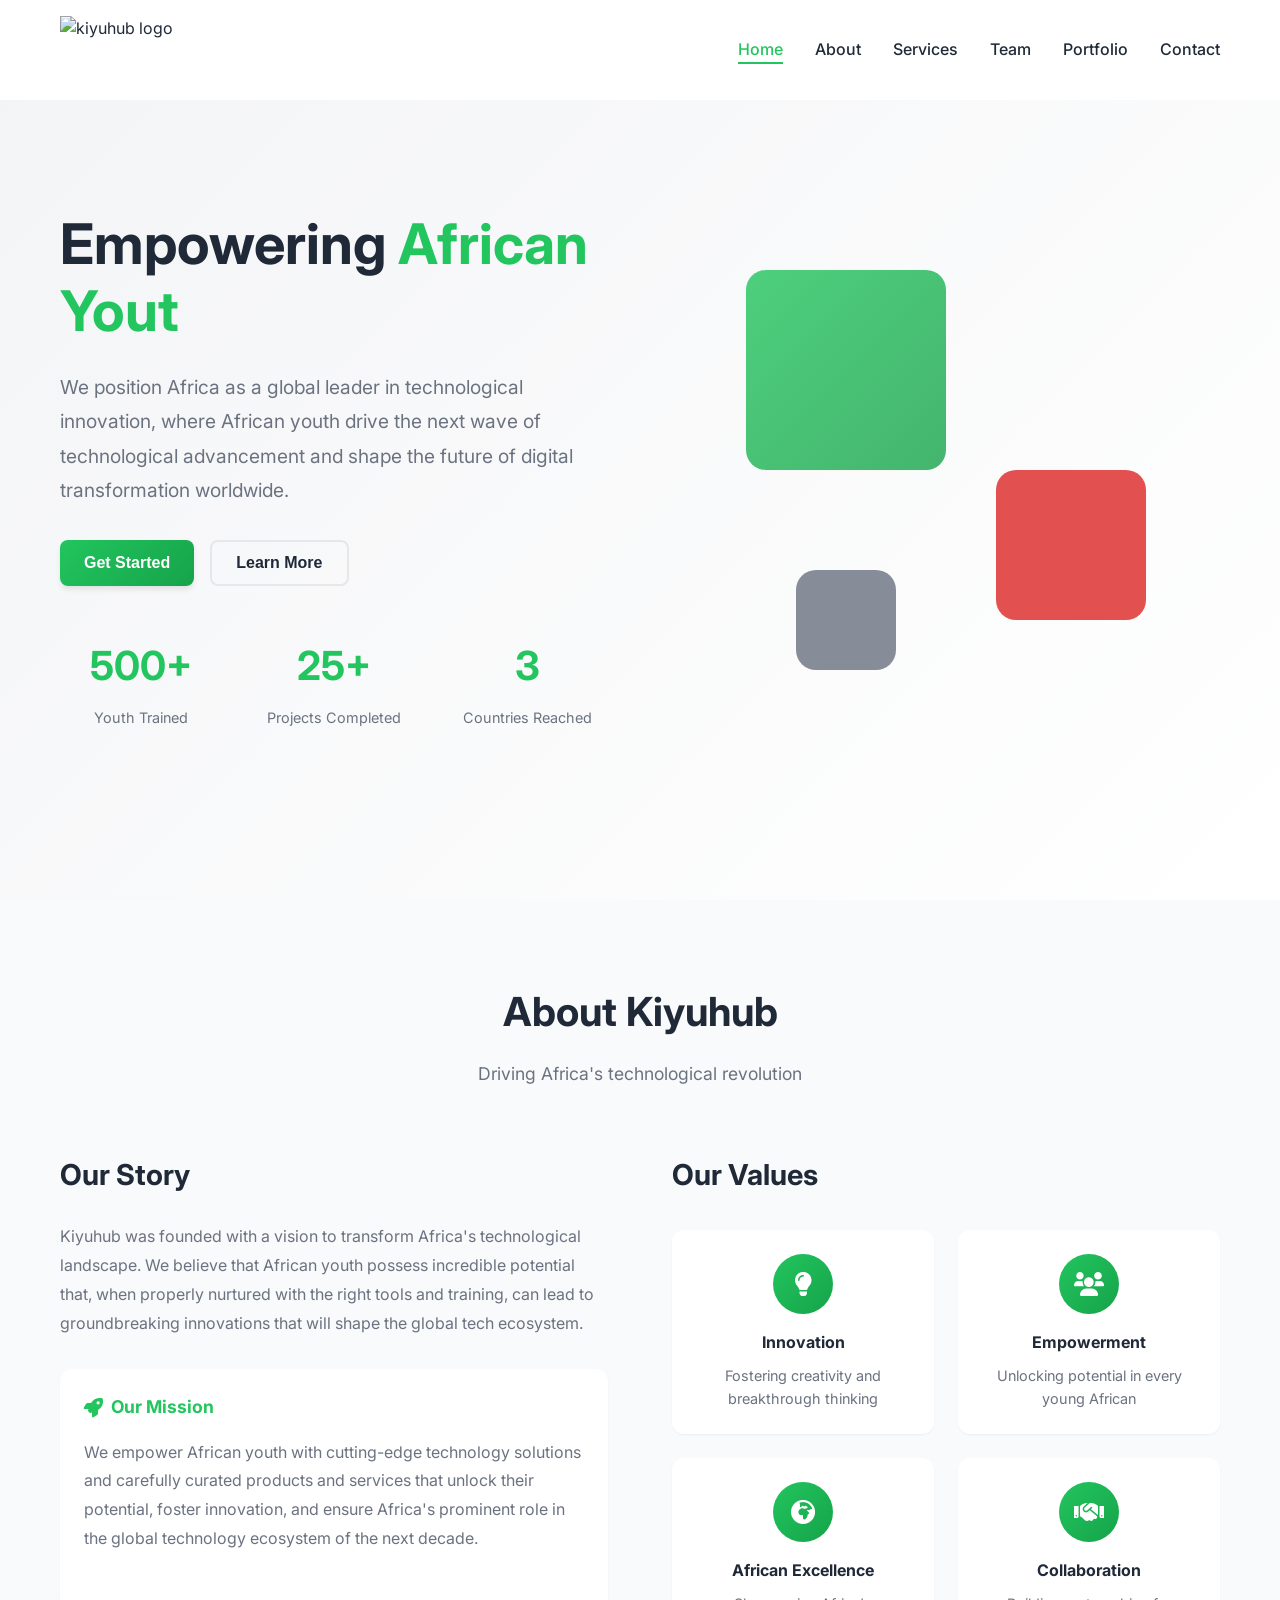
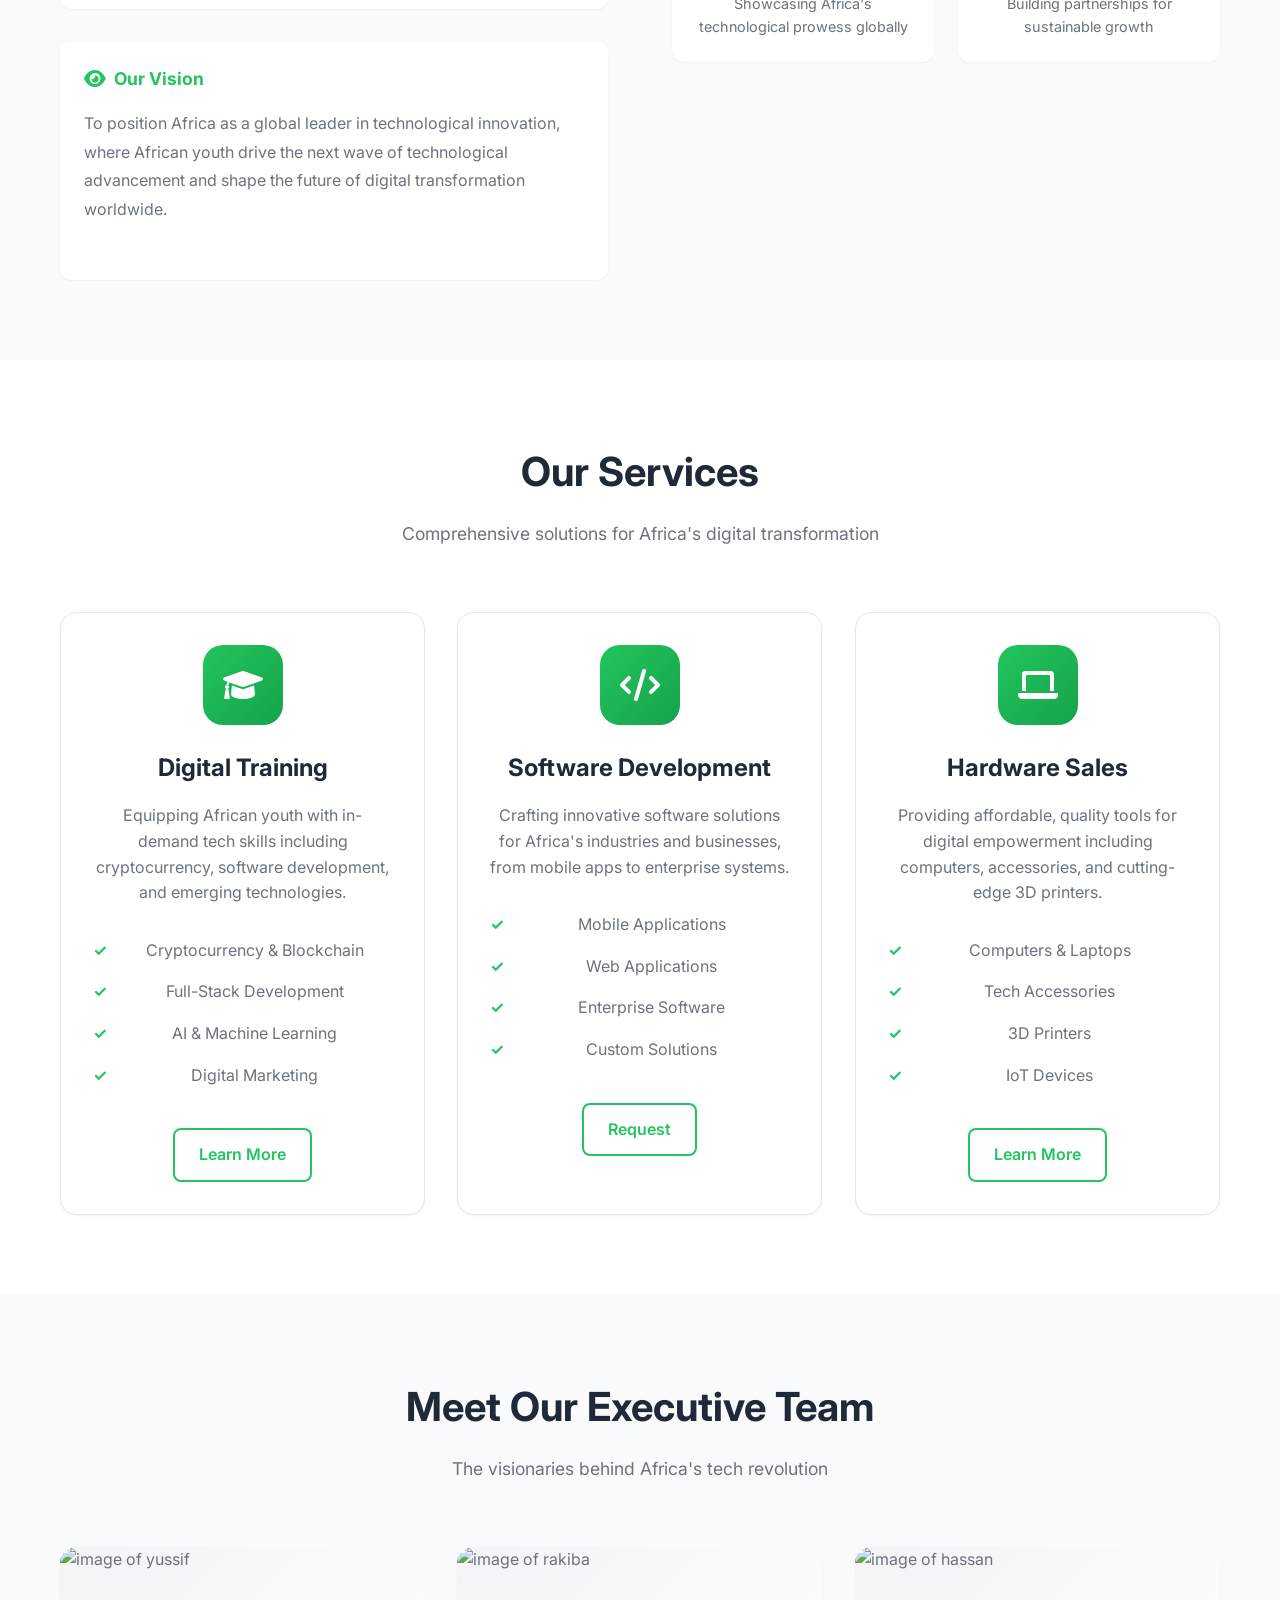
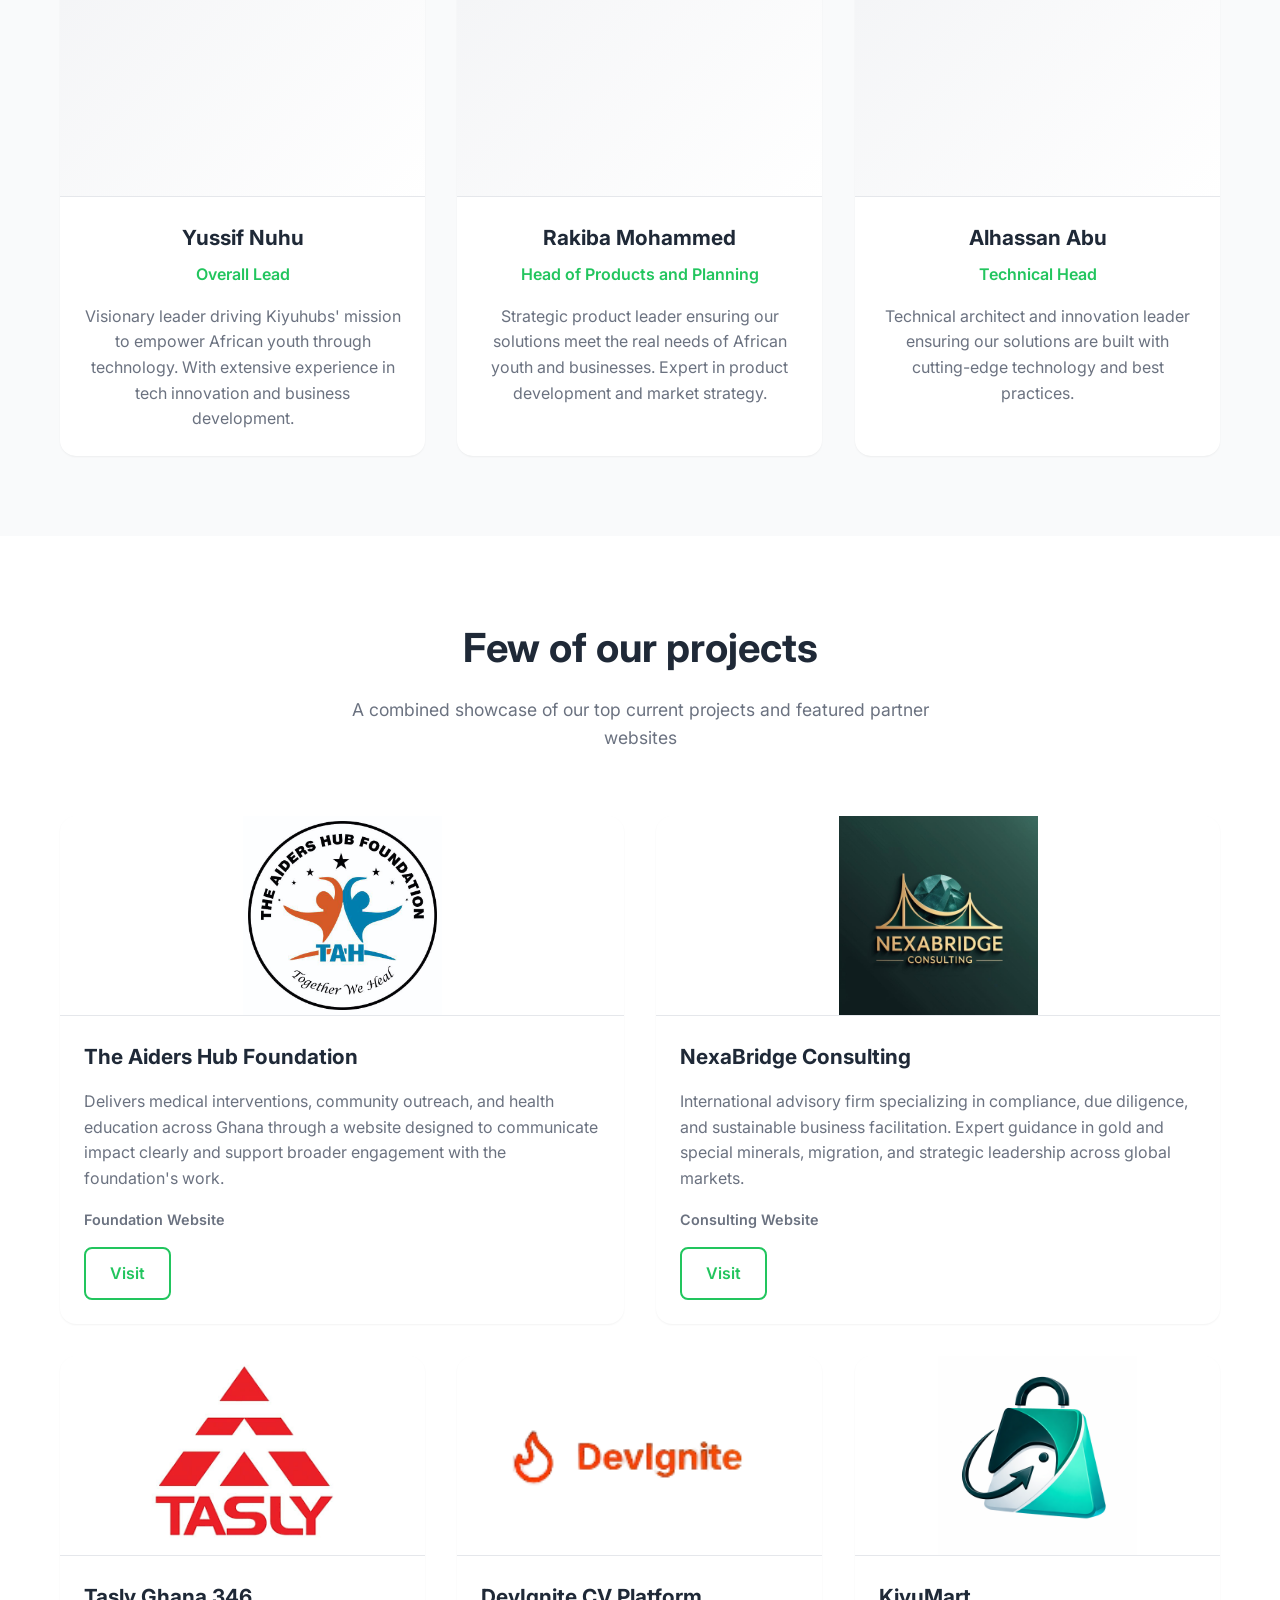
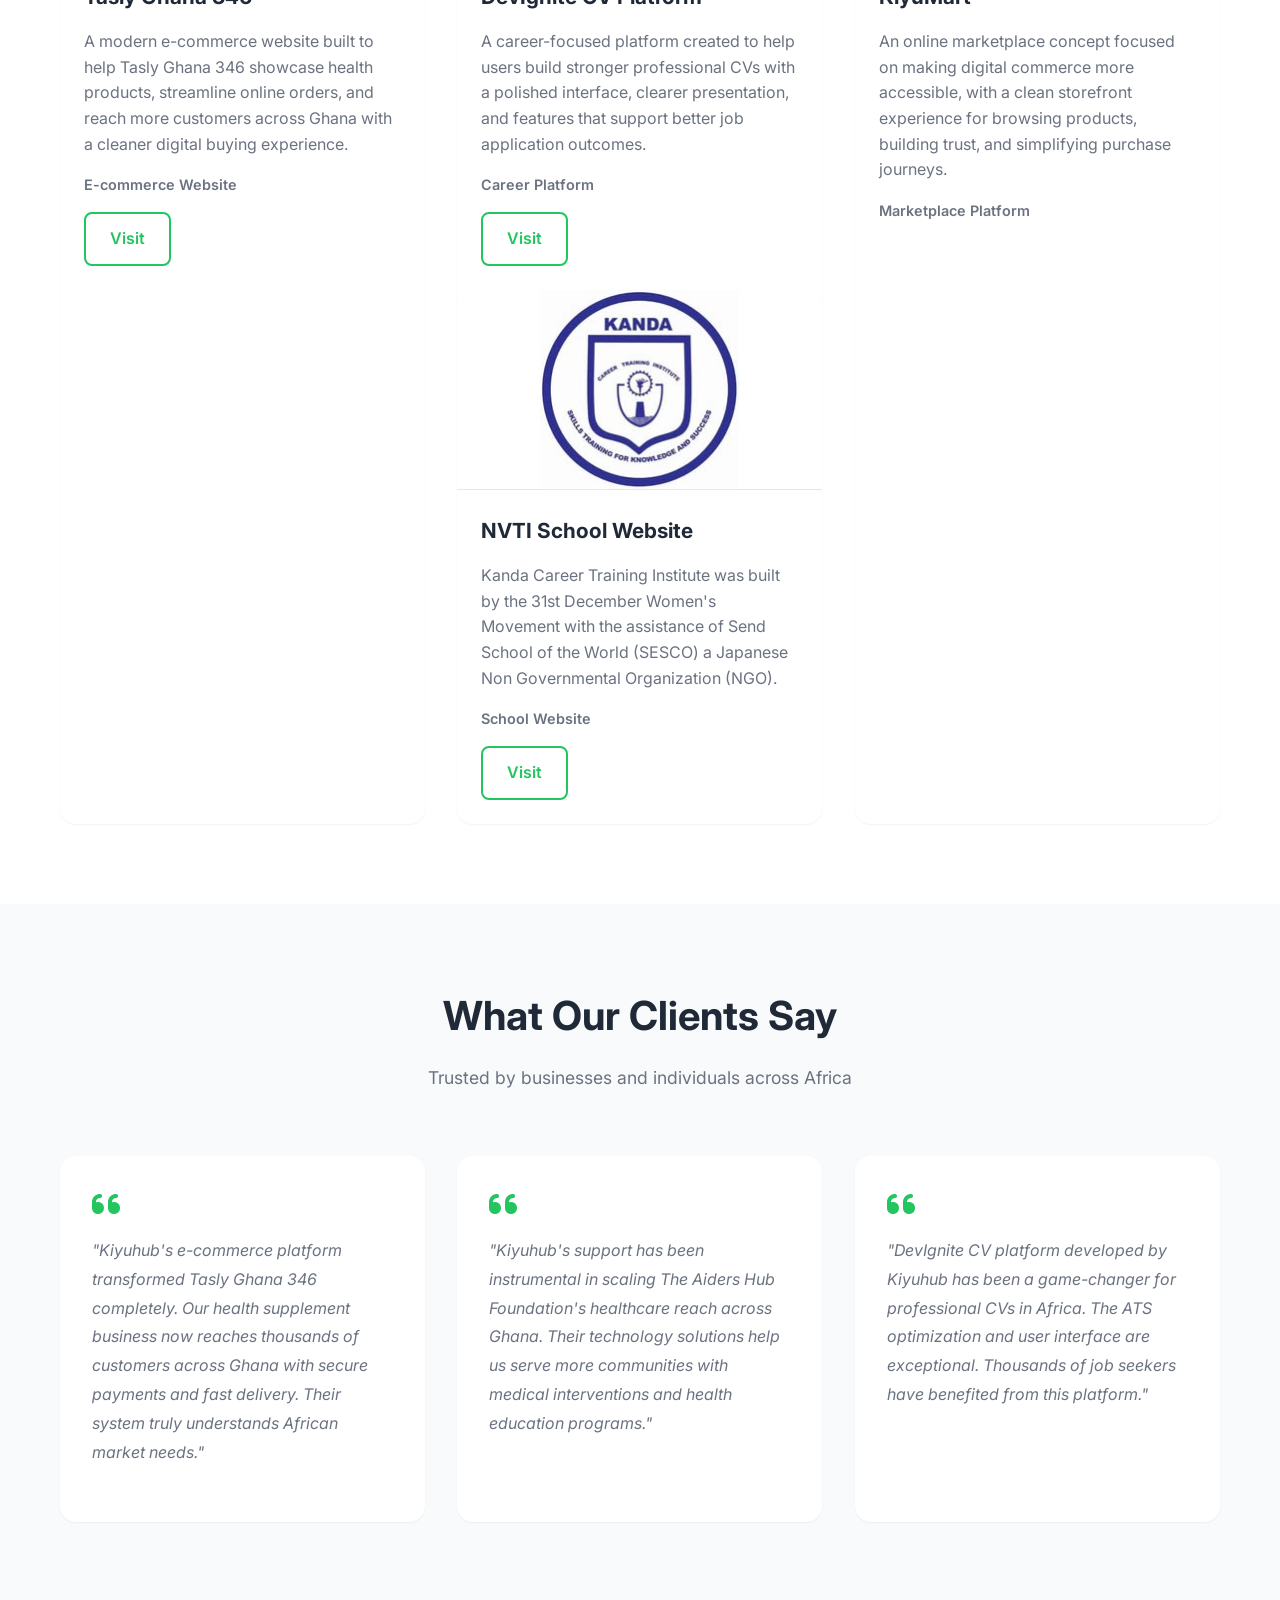
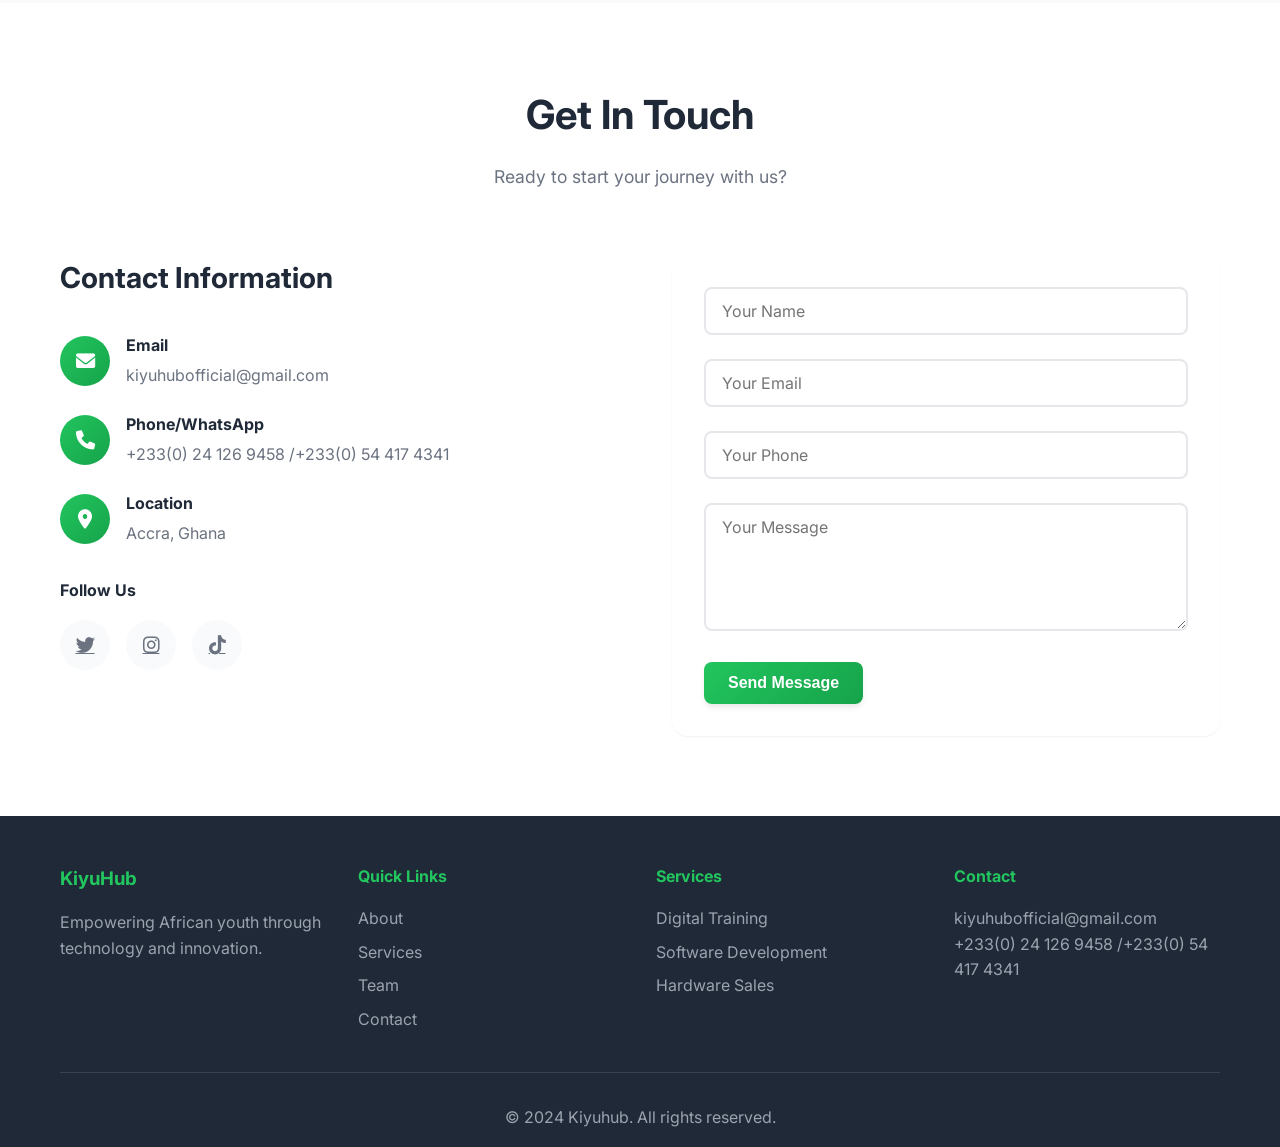
==== index.html @ 33bd0238 "Update index.html" ====
<!DOCTYPE html>
<html lang="en">
<head>
    <meta charset="UTF-8">
    <meta name="viewport" content="width=device-width, initial-scale=1.0">
    <title>Kiyuhub - Empowering breakthroughs</title>
    <meta name="description" content="Kiyuhub empowers African youth with cutting-edge technology solutions through digital training, software development, and hardware sales.">
    <link rel="stylesheet" href="styles.css">
    <link href="https://fonts.googleapis.com/css2?family=Inter:wght@300;400;500;600;700&display=swap" rel="stylesheet">
    <link rel="stylesheet" href="https://cdnjs.cloudflare.com/ajax/libs/font-awesome/6.0.0/css/all.min.css">
</head>
<body>
    <!-- Loading Screen -->
    <div id="loader" class="loader">
        <div class="loader-content">
            <div class="loader-logo">KiyuHub</div>
            <div class="loader-spinner"></div> 
        </div>
    </div> 

    <!-- Navigation -->
    <nav class="navbar" id="navbar">
        <div class="nav-container">
            <div class="nav-logo">
                <img src="images/svg_logo.svg" alt="kiyuhub  logo" class="kiyu-logo">
                <!-- <h2>Kiyuhub</h2> -->
            </div>
            <ul class="nav-menu" id="nav-menu">
                <li class="nav-item">
                    <a href="#home" class="nav-link">Home</a>
                </li>
                <li class="nav-item">
                    <a href="#about" class="nav-link">About</a>
                </li>
                <li class="nav-item">
                    <a href="#services" class="nav-link">Services</a>
                </li>
                <li class="nav-item">
                    <a href="#team" class="nav-link">Team</a>
                </li>
                <li class="nav-item">
                    <a href="#portfolio" class="nav-link">Portfolio</a>
                </li>
                <li class="nav-item">
                    <a href="#contact" class="nav-link">Contact</a>
                </li>
            </ul>
            <div class="nav-toggle" id="nav-toggle">
                <span class="bar"></span>
                <span class="bar"></span>
                <span class="bar"></span>
            </div>
        </div>
    </nav>

     <!-- Hero Section -->
    <section id="home" class="hero">
        <div class="hero-container">
            <div class="hero-content">
                <h1 class="hero-title">
                    Empowering <span class="text-primary">African Youth</span> Through Technology
                </h1>
                <p class="hero-description">
                    We position Africa as a global leader in technological innovation, where African youth drive the next wave of technological advancement and shape the future of digital transformation worldwide.
                </p>
                <div class="hero-buttons">
                    <button class="btn btn-primary">Get Started</button>
                    <button class="btn btn-secondary">Learn More</button>
                </div>
                <div class="hero-stats">
                    <div class="stat-item">
                        <h3 class="stat-number" data-target="500+">0</h3>
                        <p class="stat-label">Youth Trained</p>
                    </div>
                    <div class="stat-item">
                        <h3 class="stat-number" data-target="25+">0</h3>
                        <p class="stat-label">Projects Completed</p>
                    </div>
                    <div class="stat-item">
                        <h3 class="stat-number" data-target="3">0</h3>
                        <p class="stat-label">Countries Reached</p>
                    </div>
                </div>
            </div>
            <div class="hero-image">
                <div class="hero-graphic">
                    <div class="graphic-element"></div>
                    <div class="graphic-element"></div>
                    <div class="graphic-element"></div>
                </div>
            </div>
        </div>
    </section>

    <!-- About Section -->
    <section id="about" class="about">
        <div class="container">
            <div class="section-header">
                <h2 class="section-title">About Kiyuhub</h2>
                <p class="section-subtitle">Driving Africa's technological revolution</p>
            </div>
            <div class="about-content">
                <div class="about-text">
                    <h3>Our Story</h3>
                    <p>
                        Kiyuhub was founded with a vision to transform Africa's technological landscape. We believe that African youth possess incredible potential that, when properly nurtured with the right tools and training, can lead to groundbreaking innovations that will shape the global tech ecosystem.
                    </p>
                    <div class="mission-vision">
                        <div class="mission">
                            <h4><i class="fas fa-rocket"></i> Our Mission</h4>
                            <p>We empower African youth with cutting-edge technology solutions and carefully curated products and services that unlock their potential, foster innovation, and ensure Africa's prominent role in the global technology ecosystem of the next decade.</p>
                        </div>
                        <div class="vision">
                            <h4><i class="fas fa-eye"></i> Our Vision</h4>
                            <p>To position Africa as a global leader in technological innovation, where African youth drive the next wave of technological advancement and shape the future of digital transformation worldwide.</p>
                        </div>
                    </div>
                </div>
                <div class="about-values">
                    <h3>Our Values</h3>
                    <div class="values-grid">
                        <div class="value-item">
                            <div class="value-icon">
                                <i class="fas fa-lightbulb"></i>
                            </div>
                            <h4>Innovation</h4>
                            <p>Fostering creativity and breakthrough thinking</p>
                        </div>
                        <div class="value-item">
                            <div class="value-icon">
                                <i class="fas fa-users"></i>
                            </div>
                            <h4>Empowerment</h4>
                            <p>Unlocking potential in every young African</p>
                        </div>
                        <div class="value-item">
                            <div class="value-icon">
                                <i class="fas fa-globe-africa"></i>
                            </div>
                            <h4>African Excellence</h4>
                            <p>Showcasing Africa's technological prowess globally</p>
                        </div>
                        <div class="value-item">
                            <div class="value-icon">
                                <i class="fas fa-handshake"></i>
                            </div>
                            <h4>Collaboration</h4>
                            <p>Building partnerships for sustainable growth</p>
                        </div>
                    </div>
                </div>
            </div>
        </div>
    </section>

    <!-- Services Section -->
    <section id="services" class="services">
        <div class="container">
            <div class="section-header">
                <h2 class="section-title">Our Services</h2>
                <p class="section-subtitle">Comprehensive solutions for Africa's digital transformation</p>
            </div>
                <div class="services-grid">
                <div class="service-card">
                    <div class="service-icon">
                        <i class="fas fa-graduation-cap"></i>
                    </div>
                    <h3>Digital Training</h3>
                    <p>Equipping African youth with in-demand tech skills including cryptocurrency, software development, and emerging technologies.</p>
                    <ul class="service-features">
                        <li>Cryptocurrency & Blockchain</li> 
                        <li>Full-Stack Development</li>
                        <li>AI & Machine Learning</li>
                        <li>Digital Marketing</li>
                    </ul>
                    <a href="https://achieversghana.org/about#story" target="_blank" rel="noopener noreferrer" class="btn btn-outline">Learn More</a>
                </div>
                <div class="service-card">
                    <div class="service-icon">
                        <i class="fas fa-code"></i>
                    </div>
                    <h3>Software Development</h3>
                    <p>Crafting innovative software solutions for Africa's industries and businesses, from mobile apps to enterprise systems.</p>
                    <ul class="service-features">
                        <li>Mobile Applications</li>
                        <li>Web Applications</li>
                        <li>Enterprise Software</li>
                        <li>Custom Solutions</li>
                    </ul>
                    <a href="https://kiyuhubform.netlify.app/" target="_blank" rel="noopener noreferrer" class="btn btn-outline">Request</a>
                </div>
                <div class="service-card">
                    <div class="service-icon">
                        <i class="fas fa-laptop"></i>
                    </div>
                    <h3>Hardware Sales</h3>
                    <p>Providing affordable, quality tools for digital empowerment including computers, accessories, and cutting-edge 3D printers.</p>
                    <ul class="service-features">
                        <li>Computers & Laptops</li>
                        <li>Tech Accessories</li>
                        <li>3D Printers</li>
                        <li>IoT Devices</li>
                    </ul>
                    <a href="https://prime-access-store.vercel.app/" target="_blank" rel="noopener noreferrer" class="btn btn-outline">Learn More</a>
                </div>
            </div>
        </div>
    </section>

    <!-- Team Section -->
    <section id="team" class="team">
        <div class="container">
            <div class="section-header">
                <h2 class="section-title">Meet Our Executive Team</h2>
                <p class="section-subtitle">The visionaries behind Africa's tech revolution</p>
            </div>
            <div class="team-grid">
                <div class="team-member">
                    <div class="member-image-placeholder">
                        <img src="./images/yussif.jpg" alt="image of yussif" class="member-photo">
                    </div>
                    <div class="member-info">
                        <h3>Yussif Nuhu</h3>
                        <p class="member-role">Overall Lead</p>
                        <p class="member-bio">Visionary leader driving Kiyuhubs' mission to empower African youth through technology. With extensive experience in tech innovation and business development.</p>
                    </div>
                </div>
                <div class="team-member">
                    <div class="member-image-placeholder">
                      <img src="/images/rakiba.jpg" alt="image of rakiba" class="member-photo">
                    </div>
                    <div class="member-info">
                        <h3>Rakiba Mohammed</h3>
                        <p class="member-role">Head of Products and Planning</p>
                        <p class="member-bio">Strategic product leader ensuring our solutions meet the real needs of African youth and businesses. Expert in product development and market strategy.</p>
                    </div>
                </div>
                <div class="team-member">
                    <div class="member-image-placeholder">
                      <img src="/images/hassan.jpg" alt="image of hassan" class="member-photo">
                    </div>
                    <div class="member-info">
                        <h3>Alhassan Abu</h3>
                        <p class="member-role">Technical Head</p>
                        <p class="member-bio">Technical architect and innovation leader ensuring our solutions are built with cutting-edge technology and best practices.</p>
                    </div>
                </div>
            </div>
        </div>
    </section>

    <!-- Portfolio Section -->
    <section id="portfolio" class="portfolio">
        <div class="container">
            <div class="section-header">
                <h2 class="section-title">Few of our projects</h2>
                <p class="section-subtitle">A combined showcase of our top current projects and featured partner websites</p>
            </div>
            <div class="portfolio-grid portfolio-grid-top">
                <div class="portfolio-item">
                    <img src="images/Aidershub.jpeg" alt="The Aiders Hub Foundation" class="portfolio-image" style="object-fit: contain; object-position: center;">
                    <div class="portfolio-info">
                        <h3>The Aiders Hub Foundation</h3>
                        <p>Delivers medical interventions, community outreach, and health education across Ghana through a website designed to communicate impact clearly and support broader engagement with the foundation's work.</p>
                        <p class="portfolio-client">Foundation Website</p>
                        <a href="https://www.theaidershub.org/" target="_blank" rel="noopener noreferrer" class="btn btn-outline">Visit</a>
                    </div>
                </div>
                <div class="portfolio-item">
                    <img src="images/NexaBridge.svg" alt="NexaBridge Consulting" class="portfolio-image" style="object-fit: contain; object-position: center;">
                    <div class="portfolio-info">
                        <h3>NexaBridge Consulting</h3>
                        <p>International advisory firm specializing in compliance, due diligence, and sustainable business facilitation. Expert guidance in gold and special minerals, migration, and strategic leadership across global markets.</p>
                        <p class="portfolio-client">Consulting Website</p>
                        <a href="https://nexabridgeconsulting.netlify.app/" target="_blank" rel="noopener noreferrer" class="btn btn-outline">Visit</a>
                    </div>
                </div>
            </div>
            <div class="portfolio-grid portfolio-grid-bottom">
                <div class="portfolio-item">
                    <img src="images/Tasly ghana.png" alt="Tasly Ghana 346" class="portfolio-image" style="object-fit: contain; object-position: center;">
                    <div class="portfolio-info">
                        <h3>Tasly Ghana 346</h3>
                        <p>A modern e-commerce website built to help Tasly Ghana 346 showcase health products, streamline online orders, and reach more customers across Ghana with a cleaner digital buying experience.</p>
                        <p class="portfolio-client">E-commerce Website</p>
                        <a href="https://taslyghana346.com/" target="_blank" rel="noopener noreferrer" class="btn btn-outline">Visit</a>
                    </div>
                </div>
                <div class="portfolio-item">
                    <img src="images/Devignite.png" alt="DevIgnite CV Platform" class="portfolio-image" style="object-fit: contain; object-position: center;">
                    <div class="portfolio-info">
                        <h3>DevIgnite CV Platform</h3>
                        <p>A career-focused platform created to help users build stronger professional CVs with a polished interface, clearer presentation, and features that support better job application outcomes.</p>
                        <p class="portfolio-client">Career Platform</p>
                        <a href="https://devignitecv.netlify.app/" target="_blank" rel="noopener noreferrer" class="btn btn-outline">Visit</a>
                    </div>
                <div class="portfolio-item">
                    <img src="images/favicon.png" alt="NVTI School Website" class="portfolio-image" style="object-fit: contain; object-position: center;">
                    <div class="portfolio-info">
                        <h3>NVTI School Website</h3>
                        <p>Kanda Career Training Institute was built by the 31st December Women's Movement with the assistance of Send School of the World (SESCO) a Japanese Non Governmental Organization (NGO). </p>
                        <p class="portfolio-client">School Website</p>
                        <a href="https://schoolwebsite-aqnr.onrender.com/" target="_blank" rel="noopener noreferrer" class="btn btn-outline">Visit</a>
                    </div>
                </div>
                </div>
                <div class="portfolio-item">
                    <img src="images/kiyumart logo.png" alt="KiyuMart" class="portfolio-image" style="object-fit: contain; object-position: center;">
                    <div class="portfolio-info">
                        <h3>KiyuMart</h3>
                        <p>An online marketplace concept focused on making digital commerce more accessible, with a clean storefront experience for browsing products, building trust, and simplifying purchase journeys.</p>
                        <p class="portfolio-client">Marketplace Platform</p>
                    </div>
                </div>
            </div>
        </div>
    </section>

    <!-- Testimonials Section -->
    <section id="testimonials" class="testimonials">
        <div class="container">
            <div class="section-header">
                <h2 class="section-title">What Our Clients Say</h2>
                <p class="section-subtitle">Trusted by businesses and individuals across Africa</p>
            </div>
            <div class="testimonials-grid">
                <div class="testimonial-card">
                    <div class="testimonial-content">
                        <i class="fas fa-quote-left"></i>
                        <p>"Kiyuhub's e-commerce platform transformed Tasly Ghana 346 completely. Our health supplement business now reaches thousands of customers across Ghana with secure payments and fast delivery. Their system truly understands African market needs."</p>
                    </div>
                </div>
                <div class="testimonial-card">
                    <div class="testimonial-content">
                        <i class="fas fa-quote-left"></i>
                        <p>"Kiyuhub's support has been instrumental in scaling The Aiders Hub Foundation's healthcare reach across Ghana. Their technology solutions help us serve more communities with medical interventions and health education programs."</p>
                    </div>
                </div>
                <div class="testimonial-card">
                    <div class="testimonial-content">
                        <i class="fas fa-quote-left"></i>
                        <p>"DevIgnite CV platform developed by Kiyuhub has been a game-changer for professional CVs in Africa. The ATS optimization and user interface are exceptional. Thousands of job seekers have benefited from this platform."</p>
                    </div>
                </div>
            </div>
        </div>
    </section>

    <!-- Contact Section -->
    <section id="contact" class="contact">
        <div class="container">
            <div class="section-header">
                <h2 class="section-title">Get In Touch</h2>
                <p class="section-subtitle">Ready to start your journey with us?</p>
            </div>
            <div class="contact-content">
                <div class="contact-info">
                    <h3>Contact Information</h3>
                    <div class="contact-item">
                        <i class="fas fa-envelope"></i>
                        <div>
                            <h4>Email</h4>
                            <p>kiyuhubofficial@gmail.com</p>
                        </div>
                    </div>
                    <div class="contact-item">
                        <i class="fas fa-phone"></i>
                        <div>
                            <h4>Phone/WhatsApp</h4>
                            <p>+233(0) 24 126 9458 /+233(0) 54 417 4341</p>
                        </div>
                    </div>
                    <div class="contact-item">
                        <i class="fas fa-map-marker-alt"></i>
                        <div>
                            <h4>Location</h4>
                            <p>Accra, Ghana</p>
                        </div>
                    </div>
                    <div class="social-links">
                        <h4>Follow Us</h4>
                        <div class="social-icons">
                            <a href="https://thisisourx" target="_blank"><i class="fab fa-twitter"></i></a>
                            <a href="https://thisisadummyig" target="_blank"><i class="fab fa-instagram"></i></a>
                            <a href="https://thisisadummytiktok" target="_blank"><i class="fab fa-tiktok"></i></a>
                        </div>
                    </div>
                </div>
                <div class="contact-form">
                    <form id="contactForm">
                        <div class="form-group">
                            <input type="text" id="name" name="name" placeholder="Your Name" required>
                        </div>
                        <div class="form-group">
                            <input type="email" id="email" name="email" placeholder="Your Email" required>
                        </div>
                        <div class="form-group">
                            <input type="tel" id="phone" name="phone" placeholder="Your Phone">
                        </div>
                        <div class="form-group">
                            <textarea id="message" name="message" rows="5" placeholder="Your Message" required></textarea>
                        </div>
                        <button type="submit" class="btn btn-primary">Send Message</button>
                    </form>
                </div>
            </div>
        </div>
    </section>

    <!-- Footer -->
    <footer class="footer">
        <div class="container">
            <div class="footer-content">
                <div class="footer-section">
                    <h3>KiyuHub</h3>
                    <p>Empowering African youth through technology and innovation.</p>
                </div>
                <div class="footer-section">
                    <h4>Quick Links</h4>
                    <ul>
                        <li><a href="#about">About</a></li>
                        <li><a href="#services">Services</a></li>
                        <li><a href="#team">Team</a></li>
                        <li><a href="#contact">Contact</a></li>
                    </ul>
                </div>
                <div class="footer-section">
                    <h4>Services</h4>
                    <ul>
                        <li><a href="#services">Digital Training</a></li>
                        <li><a href="#services">Software Development</a></li>
                        <li><a href="#services">Hardware Sales</a></li>
                    </ul>
                </div>
                <div class="footer-section">
                    <h4>Contact</h4>
                    <p>kiyuhubofficial@gmail.com</p>
                    <p>+233(0) 24 126 9458 /+233(0) 54 417 4341</p>
                </div>
            </div>
            <div class="footer-bottom">
                <p>&copy; 2024 Kiyuhub. All rights reserved.</p>
            </div>
        </div>
    </footer>

    <script type="module" src="/script.js"></script>
</body>
</html>
---- styles.css ----
/* CSS Reset and Base Styles */
* {
    margin: 0;
    padding: 0;
    box-sizing: border-box;
}

:root {
    --primary-color: #22C55E;
    --secondary-color: #FFFFFF;
    --accent-color: #DC2626;
    --text-dark: #1F2937;
    --text-light: #6B7280;
    --background-light: #F9FAFB;
    --border-color: #E5E7EB;
    --gradient-primary: linear-gradient(135deg, #22C55E 0%, #16A34A 100%);
    --gradient-secondary: linear-gradient(135deg, #F3F4F6 0%, #FFFFFF 100%);
    --shadow-sm: 0 1px 2px 0 rgba(0, 0, 0, 0.05);
    --shadow-md: 0 4px 6px -1px rgba(0, 0, 0, 0.1);
    --shadow-lg: 0 10px 15px -3px rgba(0, 0, 0, 0.1);
    --shadow-xl: 0 20px 25px -5px rgba(0, 0, 0, 0.1);
}

body {
    font-family: 'Inter', -apple-system, BlinkMacSystemFont, 'Segoe UI', Roboto, sans-serif;
    line-height: 1.6;
    color: var(--text-dark);
    background-color: var(--secondary-color);
    overflow-x: hidden;
}

.container {
    max-width: 1200px;
    margin: 0 auto;
    padding: 0 20px;
}

/* Loading Screen */
.loader {
    position: fixed;
    top: 0;
    left: 0;
    width: 100%;
    height: 100%;
    background: var(--gradient-primary);
    display: flex;
    align-items: center;
    justify-content: center;
    z-index: 10000;
    transition: opacity 0.5s ease;
}

.loader-content {
    text-align: center;
    color: white;
}

.loader-logo {
    font-size: 2.5rem;
    font-weight: 700;
    margin-bottom: 20px;
}

.loader-spinner {
    width: 50px;
    height: 50px;
    border: 3px solid rgba(255, 255, 255, 0.3);
    border-top: 3px solid white;
    border-radius: 50%;
    animation: spin 1s linear infinite;
    margin: 0 auto;
}

@keyframes spin {
    0% { transform: rotate(0deg); }
    100% { transform: rotate(360deg); }
}

/* Navigation */
.navbar {
    position: fixed;
    top: 0;
    width: 100%;
    background: rgba(255, 255, 255, 0.95);
    backdrop-filter: blur(10px);
    z-index: 1000;
    transition: all 0.3s ease;
    padding: 1rem 0;
}

.navbar.scrolled {
    background: rgba(255, 255, 255, 0.98);
    box-shadow: var(--shadow-md);
}

.nav-container {
    max-width: 1200px;
    margin: 0 auto;
    padding: 0 20px;
    display: flex;
    justify-content: space-between;
    align-items: center;
}

.nav-logo h2 {
    color: var(--primary-color);
    font-size: 1.8rem;
    font-weight: 700;
}

.nav-menu {
    display: flex;
    list-style: none;
    gap: 2rem;
}

.nav-link {
    text-decoration: none;
    color: var(--text-dark);
    font-weight: 500;
    transition: color 0.3s ease;
    position: relative;
}

.nav-link:hover,
.nav-link.active {
    color: var(--primary-color);
}

.nav-link::after {
    content: '';
    position: absolute;
    bottom: -5px;
    left: 0;
    width: 0;
    height: 2px;
    background: var(--primary-color);
    transition: width 0.3s ease;
}

.nav-link:hover::after,
.nav-link.active::after {
    width: 100%;
}

.nav-toggle {
    display: none;
    flex-direction: column;
    cursor: pointer;
}

.bar {
    width: 25px;
    height: 3px;
    background: var(--text-dark);
    margin: 3px 0;
    transition: 0.3s;
}
/* kiyu-logo */

.nav-logo {
    height: 68px;
    display: flex;
    align-items: center;
    justify-content: flex-start;
    transition: all 0.3s ease;
}

.kiyu-logo {
    height: 100%;        
    width: auto;         
    max-width: 200px;
    object-fit: contain; 
    display: block;
    transition: all 0.3s ease;
}

/* Logo hover effect for better interactivity */
.nav-logo:hover .kiyu-logo {
    transform: scale(1.05);
}

/* Responsive logo sizing */
@media (max-width: 768px) {
    .nav-logo {
        height: 50px;
    }
    
    .kiyu-logo {
        max-width: 150px;
    }
}

@media (max-width: 480px) {
    .nav-logo {
        height: 40px;
    }
    
    .kiyu-logo {
        max-width: 120px;
    }
}


/* Hero Section */
.hero {
    min-height: 100vh;
    display: flex;
    align-items: center;
    background: var(--gradient-secondary);
    padding: 120px 0 80px;
}

.hero-container {
    max-width: 1200px;
    margin: 0 auto;
    padding: 0 20px;
    display: grid;
    grid-template-columns: 1fr 1fr;
    gap: 4rem;
    align-items: center;
}

.hero-content {
    animation: fadeInUp 0.8s ease;
}

.hero-title {
    font-size: 3.5rem;
    font-weight: 700;
    line-height: 1.2;
    margin-bottom: 1.5rem;
    color: var(--text-dark);
}

.text-primary {
    color: var(--primary-color);
}

.hero-description {
    font-size: 1.2rem;
    color: var(--text-light);
    margin-bottom: 2rem;
    line-height: 1.8;
}

.hero-buttons {
    display: flex;
    gap: 1rem;
    margin-bottom: 3rem;
}

.btn {
    padding: 12px 24px;
    border: none;
    border-radius: 8px;
    font-size: 1rem;
    font-weight: 600;
    cursor: pointer;
    transition: all 0.3s ease;
    text-decoration: none;
    display: inline-block;
    text-align: center;
}

.btn-primary {
    background: var(--gradient-primary);
    color: white;
    box-shadow: var(--shadow-md);
}

.btn-primary:hover {
    transform: translateY(-2px);
    box-shadow: var(--shadow-lg);
}

.btn-secondary {
    background: transparent;
    color: var(--text-dark);
    border: 2px solid var(--border-color);
}

.btn-secondary:hover {
    background: var(--primary-color);
    color: white;
    border-color: var(--primary-color);
}

.btn-outline {
    background: transparent;
    color: var(--primary-color);
    border: 2px solid var(--primary-color);
}

.btn-outline:hover {
    background: var(--primary-color);
    color: white;
}

.hero-stats {
    display: grid;
    grid-template-columns: repeat(3, 1fr);
    gap: 2rem;
}

.stat-item {
    text-align: center;
}

.stat-number {
    font-size: 2.5rem;
    font-weight: 700;
    color: var(--primary-color);
    margin-bottom: 0.5rem;
}

.stat-label {
    color: var(--text-light);
    font-size: 0.9rem;
}

.hero-image {
    display: flex;
    justify-content: center;
    align-items: center;
    animation: fadeInRight 0.8s ease;
}

.hero-graphic {
    position: relative;
    width: 400px;
    height: 400px;
}

.graphic-element {
    position: absolute;
    border-radius: 20px;
    opacity: 0.8;
}

.graphic-element:nth-child(1) {
    width: 200px;
    height: 200px;
    background: var(--gradient-primary);
    top: 0;
    left: 0;
    animation: float 3s ease-in-out infinite;
}

.graphic-element:nth-child(2) {
    width: 150px;
    height: 150px;
    background: var(--accent-color);
    bottom: 50px;
    right: 0;
    animation: float 3s ease-in-out infinite 0.5s;
}

.graphic-element:nth-child(3) {
    width: 100px;
    height: 100px;
    background: var(--text-light);
    bottom: 0;
    left: 50px;
    animation: float 3s ease-in-out infinite 1s;
}

@keyframes float {
    0%, 100% { transform: translateY(0px); }
    50% { transform: translateY(-20px); }
}

/* Section Styles */
.section-header {
    text-align: center;
    margin-bottom: 4rem;
}

.section-title {
    font-size: 2.5rem;
    font-weight: 700;
    color: var(--text-dark);
    margin-bottom: 1rem;
}

.section-subtitle {
    font-size: 1.1rem;
    color: var(--text-light);
    max-width: 600px;
    margin: 0 auto;
}

/* About Section */
.about {
    padding: 80px 0;
    background: var(--background-light);
}

.about-content {
    display: grid;
    grid-template-columns: 1fr 1fr;
    gap: 4rem;
    align-items: start;
}

.about-text h3 {
    font-size: 1.8rem;
    margin-bottom: 1.5rem;
    color: var(--text-dark);
}

.about-text p {
    color: var(--text-light);
    margin-bottom: 2rem;
    line-height: 1.8;
}

.mission-vision {
    display: flex;
    flex-direction: column;
    gap: 2rem;
}

.mission, .vision {
    padding: 1.5rem;
    background: white;
    border-radius: 12px;
    box-shadow: var(--shadow-sm);
}

.mission h4, .vision h4 {
    display: flex;
    align-items: center;
    gap: 0.5rem;
    color: var(--primary-color);
    margin-bottom: 1rem;
    font-size: 1.1rem;
}

.mission i, .vision i {
    font-size: 1.2rem;
}

.about-values h3 {
    font-size: 1.8rem;
    margin-bottom: 2rem;
    color: var(--text-dark);
}

.values-grid {
    display: grid;
    grid-template-columns: repeat(2, 1fr);
    gap: 1.5rem;
}

.value-item {
    background: white;
    padding: 1.5rem;
    border-radius: 12px;
    text-align: center;
    box-shadow: var(--shadow-sm);
    transition: transform 0.3s ease;
}

.value-item:hover {
    transform: translateY(-5px);
}

.value-icon {
    width: 60px;
    height: 60px;
    background: var(--gradient-primary);
    border-radius: 50%;
    display: flex;
    align-items: center;
    justify-content: center;
    margin: 0 auto 1rem;
}

.value-icon i {
    font-size: 1.5rem;
    color: white;
}

.value-item h4 {
    color: var(--text-dark);
    margin-bottom: 0.5rem;
}

.value-item p {
    color: var(--text-light);
    font-size: 0.9rem;
}

/* Services Section */
.services {
    padding: 80px 0;
}

.services-grid {
    display: grid;
    grid-template-columns: repeat(auto-fit, minmax(300px, 1fr));
    gap: 2rem;
}

.service-card {
    background: white;
    padding: 2rem;
    border-radius: 16px;
    text-align: center;
    box-shadow: var(--shadow-sm);
    transition: all 0.3s ease;
    border: 1px solid var(--border-color);
}

.service-card:hover {
    transform: translateY(-10px);
    box-shadow: var(--shadow-xl);
}

.service-icon {
    width: 80px;
    height: 80px;
    background: var(--gradient-primary);
    border-radius: 20px;
    display: flex;
    align-items: center;
    justify-content: center;
    margin: 0 auto 1.5rem;
}

.service-icon i {
    font-size: 2rem;
    color: white;
}

.service-card h3 {
    font-size: 1.5rem;
    margin-bottom: 1rem;
    color: var(--text-dark);
}

.service-card p {
    color: var(--text-light);
    margin-bottom: 1.5rem;
    line-height: 1.6;
}

.service-features {
    list-style: none;
    margin-bottom: 2rem;
}

.service-features li {
    padding: 0.5rem 0;
    color: var(--text-light);
    position: relative;
    padding-left: 1.5rem;
}

.service-features li::before {
    content: '✓';
    position: absolute;
    left: 0;
    color: var(--primary-color);
    font-weight: bold;
}

/* Team Section */
.team {
    padding: 80px 0;
    background: var(--background-light);
}

.team-grid {
    display: grid;
    grid-template-columns: repeat(auto-fit, minmax(300px, 1fr));
    gap: 2rem;
}

.team-member {
    background: white;
    border-radius: 16px;
    overflow: hidden;
    box-shadow: var(--shadow-sm);
    transition: transform 0.3s ease;
}

.team-member:hover {
    transform: translateY(-5px);
}

.member-image-placeholder {
    height: 250px;
    background: var(--gradient-secondary);
    display: flex;
    flex-direction: column;
    align-items: center;
    justify-content: center;
    color: var(--text-light);
    border-bottom: 1px solid var(--border-color);
}

.member-image-placeholder i {
    font-size: 3rem;
    margin-bottom: 1rem;
}

.member-photo{
    width: 100%;
    height: 100%;
    object-fit: cover;
}

.upload-text {
    font-size: 0.9rem;
    font-weight: 500;
}

.member-info {
    padding: 1.5rem;
    text-align: center;
}

.member-info h3 {
    font-size: 1.3rem;
    margin-bottom: 0.5rem;
    color: var(--text-dark);
}

.member-role {
    color: var(--primary-color);
    font-weight: 600;
    margin-bottom: 1rem;
}

.member-bio {
    color: var(--text-light);
    line-height: 1.6;
    margin-bottom: 0;
}

.member-social {
    display: flex;
    justify-content: center;
    gap: 1rem;
}

.member-social a {
    width: 40px;
    height: 40px;
    background: var(--background-light);
    border-radius: 50%;
    display: flex;
    align-items: center;
    justify-content: center;
    color: var(--text-light);
    transition: all 0.3s ease;
}

.member-social a:hover {
    background: var(--primary-color);
    color: white;
}

/* Current Projects Section */
.current-projects {
    padding: 80px 0;
    background: linear-gradient(135deg, #F9FAFB 0%, #FFFFFF 100%);
}

.current-projects-grid {
    display: grid;
    grid-template-columns: repeat(auto-fit, minmax(320px, 1fr));
    gap: 2rem;
}

.current-project-card {
    background: white;
    border-radius: 16px;
    overflow: hidden;
    box-shadow: var(--shadow-md);
    transition: transform 0.3s ease, box-shadow 0.3s ease;
    position: relative;
}

.current-project-card:hover {
    transform: translateY(-8px);
    box-shadow: var(--shadow-lg);
}

.project-status {
    position: absolute;
    top: 1rem;
    right: 1rem;
    background: var(--primary-color);
    color: white;
    padding: 0.4rem 1rem;
    border-radius: 20px;
    font-size: 0.8rem;
    font-weight: 600;
    z-index: 10;
}

.project-image-placeholder {
    height: 220px;
    background: var(--gradient-secondary);
    display: flex;
    flex-direction: column;
    align-items: center;
    justify-content: center;
    color: var(--text-light);
    border-bottom: 1px solid var(--border-color);
}

.project-image-placeholder i {
    font-size: 3rem;
    margin-bottom: 1rem;
}

.project-image {
    width: 100%;
    height: 220px;
    object-fit: contain;
    object-position: center;
    border-bottom: 1px solid var(--border-color);
    display: block;
    background: #f9fafb;
    padding: 1rem 0;
}

.project-info {
    padding: 1.5rem;
}

.project-info h3 {
    font-size: 1.4rem;
    margin-bottom: 0.8rem;
    color: var(--text-dark);
}

.project-description {
    color: var(--text-light);
    line-height: 1.6;
    margin-bottom: 1rem;
    font-size: 0.95rem;
}

.project-client {
    color: #6B7280;
    font-weight: 600;
    font-size: 0.9rem;
    margin-bottom: 1rem;
}

.btn-hidden {
    display: none;
}

.hidden {
    display: none !important;
}

.project-tags {
    display: flex;
    gap: 0.5rem;
    margin-bottom: 1.5rem;
    flex-wrap: wrap;
}

.tag {
    display: inline-block;
    background: #E0F8F0;
    color: var(--primary-color);
    padding: 0.4rem 0.8rem;
    border-radius: 20px;
    font-size: 0.8rem;
    font-weight: 500;
}

.btn-small {
    padding: 0.6rem 1.5rem;
    font-size: 0.9rem;
    display: inline-block;
    text-decoration: none;
    border-radius: 8px;
    transition: all 0.3s ease;
}

/* Portfolio Section */
.portfolio {
    padding: 80px 0;
}

.portfolio-grid {
    display: grid;
    grid-template-columns: repeat(auto-fit, minmax(350px, 1fr));
    gap: 2rem;
}

.portfolio-grid + .portfolio-grid {
    margin-top: 2rem;
}

.portfolio-grid-top {
    grid-template-columns: repeat(2, minmax(0, 1fr));
}

.portfolio-grid-bottom {
    grid-template-columns: repeat(3, minmax(0, 1fr));
}

@media (max-width: 1100px) {
    .hero-container,
    .about-content,
    .contact-content {
        gap: 3rem;
    }

    .services-grid,
    .team-grid,
    .testimonials-grid {
        grid-template-columns: repeat(2, minmax(0, 1fr));
    }

    .portfolio-grid-bottom {
        grid-template-columns: repeat(2, minmax(0, 1fr));
    }
}

.portfolio-item {
    background: white;
    border-radius: 16px;
    overflow: hidden;
    box-shadow: var(--shadow-sm);
    transition: transform 0.3s ease;
}

.portfolio-item:hover {
    transform: translateY(-5px);
}

.portfolio-image-placeholder {
    height: 200px;
    background: var(--gradient-secondary);
    display: flex;
    flex-direction: column;
    align-items: center;
    justify-content: center;
    color: var(--text-light);
    border-bottom: 1px solid var(--border-color);
}

.portfolio-image-placeholder i {
    font-size: 2.5rem;
    margin-bottom: 1rem;
}

.portfolio-image {
    width: 100%;
    height: 200px;
    object-fit: cover;
    border-bottom: 1px solid var(--border-color);
    display: block;
}

.portfolio-info {
    padding: 1.5rem;
}

.portfolio-info h3 {
    font-size: 1.3rem;
    margin-bottom: 1rem;
    color: var(--text-dark);
}

.portfolio-info p {
    color: var(--text-light);
    line-height: 1.6;
    margin-bottom: 1rem;
}

.portfolio-client {
    color: #6B7280;
    font-weight: 600;
    font-size: 0.9rem;
    margin-bottom: 1rem;
}

/* Testimonials Section */
.testimonials {
    padding: 80px 0;
    background: var(--background-light);
}

.testimonials-grid {
    display: grid;
    grid-template-columns: repeat(auto-fit, minmax(300px, 1fr));
    gap: 2rem;
}

.testimonial-card {
    background: white;
    padding: 2rem;
    border-radius: 16px;
    box-shadow: var(--shadow-sm);
    transition: transform 0.3s ease;
}

.testimonial-card:hover {
    transform: translateY(-5px);
}

.testimonial-content {
    margin-bottom: 1.5rem;
}

.testimonial-content i {
    font-size: 2rem;
    color: var(--primary-color);
    margin-bottom: 1rem;
}

.testimonial-content p {
    color: var(--text-light);
    line-height: 1.8;
    font-style: italic;
}

.testimonial-author {
    display: flex;
    align-items: center;
    gap: 1rem;
}

.author-info h4 {
    color: var(--text-dark);
    margin-bottom: 0.25rem;
}

.author-info p {
    color: var(--text-light);
    font-size: 0.9rem;
}

/* Contact Section */
.contact {
    padding: 80px 0;
}

.contact-content {
    display: grid;
    grid-template-columns: 1fr 1fr;
    gap: 4rem;
}

.contact-info h3 {
    font-size: 1.8rem;
    margin-bottom: 2rem;
    color: var(--text-dark);
}

.contact-item {
    display: flex;
    align-items: center;
    gap: 1rem;
    margin-bottom: 1.5rem;
}

.contact-item i {
    width: 50px;
    height: 50px;
    background: var(--gradient-primary);
    border-radius: 50%;
    display: flex;
    align-items: center;
    justify-content: center;
    color: white;
    font-size: 1.2rem;
}

.contact-item h4 {
    color: var(--text-dark);
    margin-bottom: 0.25rem;
}

.contact-item p {
    color: var(--text-light);
}

.social-links {
    margin-top: 2rem;
}

.social-links h4 {
    margin-bottom: 1rem;
    color: var(--text-dark);
}

.social-icons {
    display: flex;
    gap: 1rem;
}

.social-icons a {
    width: 50px;
    height: 50px;
    background: var(--background-light);
    border-radius: 50%;
    display: flex;
    align-items: center;
    justify-content: center;
    color: var(--text-light);
    transition: all 0.3s ease;
    font-size: 1.2rem;
}

.social-icons a:hover {
    background: var(--primary-color);
    color: white;
    transform: translateY(-2px);
}

.contact-form {
    background: white;
    padding: 2rem;
    border-radius: 16px;
    box-shadow: var(--shadow-sm);
}

.form-group {
    margin-bottom: 1.5rem;
}

.form-group input,
.form-group textarea {
    width: 100%;
    padding: 12px 16px;
    border: 2px solid var(--border-color);
    border-radius: 8px;
    font-size: 1rem;
    transition: border-color 0.3s ease;
    font-family: inherit;
}

.form-group input:focus,
.form-group textarea:focus {
    outline: none;
    border-color: var(--primary-color);
}

.form-group textarea {
    resize: vertical;
    min-height: 120px;
}

/* Footer */
.footer {
    background: var(--text-dark);
    color: white;
    padding: 3rem 0 1rem;
}

.footer-content {
    display: grid;
    grid-template-columns: repeat(auto-fit, minmax(250px, 1fr));
    gap: 2rem;
    margin-bottom: 2rem;
}

.footer-section h3,
.footer-section h4 {
    margin-bottom: 1rem;
    color: var(--primary-color);
}

.footer-section p {
    color: #9CA3AF;
    line-height: 1.6;
}

.footer-section ul {
    list-style: none;
}

.footer-section ul li {
    margin-bottom: 0.5rem;
}

.footer-section ul li a {
    color: #9CA3AF;
    text-decoration: none;
    transition: color 0.3s ease;
}

.footer-section ul li a:hover {
    color: var(--primary-color);
}

.footer-bottom {
    text-align: center;
    padding-top: 2rem;
    border-top: 1px solid #374151;
    color: #9CA3AF;
}

/* Animations */
@keyframes fadeInUp {
    from {
        opacity: 0;
        transform: translateY(30px);
    }
    to {
        opacity: 1;
        transform: translateY(0);
    }
}

@keyframes fadeInRight {
    from {
        opacity: 0;
        transform: translateX(30px);
    }
    to {
        opacity: 1;
        transform: translateX(0);
    }
}

.reveal-on-scroll {
    opacity: 0;
    transform: translateY(30px);
    transition: opacity 0.6s ease, transform 0.6s ease;
    transition-delay: var(--reveal-delay, 0ms);
    will-change: opacity, transform;
}

.reveal-on-scroll.is-visible {
    opacity: 1;
    transform: translateY(0);
}

/* Responsive Design */
@media (max-width: 768px) {
    .container,
    .nav-container,
    .hero-container {
        padding: 0 16px;
    }

    .navbar {
        padding: 0.75rem 0;
    }

    .nav-menu {
        position: fixed;
        left: -100%;
        top: 64px;
        flex-direction: column;
        background-color: white;
        width: 100%;
        text-align: center;
        transition: 0.3s;
        box-shadow: var(--shadow-md);
        padding: 1.5rem 0;
    }

    .nav-menu.active {
        left: 0;
    }

    .nav-menu li {
        margin: 1rem 0;
    }

    .nav-toggle {
        display: flex;
    }

    .nav-toggle.active .bar:nth-child(2) {
        opacity: 0;
    }

    .nav-toggle.active .bar:nth-child(1) {
        transform: translateY(8px) rotate(45deg);
    }

    .nav-toggle.active .bar:nth-child(3) {
        transform: translateY(-8px) rotate(-45deg);
    }

    .hero,
    .about,
    .services,
    .team,
    .portfolio,
    .testimonials,
    .contact,
    .current-projects {
        padding: 64px 0;
    }

    .hero {
        min-height: auto;
        padding-top: 104px;
    }

    .hero-container {
        grid-template-columns: 1fr;
        text-align: center;
        gap: 2rem;
    }

    .hero-title {
        font-size: 2.3rem;
        line-height: 1.15;
        margin-bottom: 1rem;
    }

    .hero-description {
        font-size: 1rem;
        line-height: 1.7;
        margin-bottom: 1.5rem;
    }

    .hero-buttons {
        flex-direction: column;
        align-items: center;
        gap: 0.75rem;
        margin-bottom: 2rem;
    }

    .hero-buttons .btn {
        width: min(100%, 260px);
    }

    .hero-stats {
        grid-template-columns: repeat(3, minmax(0, 1fr));
        gap: 0.75rem;
    }

    .stat-item {
        background: white;
        padding: 1rem 0.75rem;
        border-radius: 14px;
        box-shadow: var(--shadow-sm);
    }

    .stat-number {
        font-size: 1.85rem;
    }

    .stat-label {
        font-size: 0.8rem;
    }

    .hero-graphic {
        width: min(78vw, 300px);
        height: min(78vw, 300px);
    }

    .about-content {
        grid-template-columns: 1fr;
        gap: 2rem;
    }

    .section-header {
        margin-bottom: 2.5rem;
    }

    .values-grid {
        grid-template-columns: 1fr;
    }

    .services-grid {
        grid-template-columns: 1fr;
    }

    .team-grid {
        grid-template-columns: 1fr;
    }

    .portfolio-grid,
    .portfolio-grid-top,
    .portfolio-grid-bottom {
        grid-template-columns: 1fr;
    }

    .testimonials-grid {
        grid-template-columns: 1fr;
    }

    .contact-content {
        grid-template-columns: 1fr;
        gap: 2rem;
    }

    .footer-content {
        grid-template-columns: 1fr;
        text-align: center;
    }

    .footer {
        display: none;
    }

    .section-title {
        font-size: 2rem;
    }

    .section-subtitle {
        font-size: 1rem;
    }

    .mission,
    .vision,
    .value-item,
    .service-card,
    .testimonial-card,
    .contact-form,
    .member-info,
    .portfolio-info,
    .project-info {
        padding: 1.25rem;
    }

    .value-item,
    .service-card,
    .team-member,
    .portfolio-item,
    .testimonial-card,
    .contact-form {
        width: 100%;
        max-width: 520px;
        margin-inline: auto;
    }

    .values-grid,
    .services-grid,
    .team-grid,
    .portfolio-grid,
    .portfolio-grid-top,
    .portfolio-grid-bottom,
    .testimonials-grid {
        gap: 1.25rem;
    }

    .service-icon {
        width: 64px;
        height: 64px;
        border-radius: 18px;
        margin-bottom: 1rem;
    }

    .service-icon i {
        font-size: 1.6rem;
    }

    .service-card h3,
    .portfolio-info h3,
    .project-info h3 {
        font-size: 1.2rem;
    }

    .service-card p,
    .member-bio,
    .portfolio-info p,
    .project-description,
    .testimonial-content p {
        font-size: 0.95rem;
    }

    .service-features {
        margin-bottom: 0;
    }

    .member-image-placeholder {
        height: 220px;
    }

    .portfolio-grid + .portfolio-grid {
        margin-top: 1.25rem;
    }

    .portfolio-image,
    .project-image {
        height: 180px;
        object-fit: contain;
        object-position: center;
        background: var(--background-light);
        padding: 0.75rem;
    }

    .portfolio-info .btn,
    .project-info .btn,
    .contact-form .btn {
        width: 100%;
    }

    .contact-item {
        align-items: flex-start;
        gap: 0.85rem;
    }

    .contact-item i {
        width: 44px;
        height: 44px;
        font-size: 1rem;
        flex-shrink: 0;
    }

    .contact-item p,
    .footer-section p {
        overflow-wrap: anywhere;
    }

    .social-icons {
        flex-wrap: wrap;
    }
}

@media (max-width: 480px) {
    .container,
    .nav-container,
    .hero-container {
        padding: 0 14px;
    }

    .hero,
    .about,
    .services,
    .team,
    .portfolio,
    .testimonials,
    .contact,
    .current-projects {
        padding: 52px 0;
    }

    .hero {
        padding-top: 96px;
    }

    .hero-title {
        font-size: 1.9rem;
    }

    .hero-description {
        font-size: 0.95rem;
    }

    .section-title {
        font-size: 1.7rem;
    }

    .section-subtitle {
        font-size: 0.95rem;
    }

    .btn {
        padding: 10px 16px;
        font-size: 0.9rem;
    }

    .hero-buttons .btn {
        width: 100%;
    }

    .hero-stats {
        grid-template-columns: 1fr;
    }

    .hero-graphic {
        width: min(82vw, 240px);
        height: min(82vw, 240px);
    }

    .graphic-element:nth-child(1) {
        width: 120px;
        height: 120px;
    }

    .graphic-element:nth-child(2) {
        width: 92px;
        height: 92px;
        bottom: 34px;
    }

    .graphic-element:nth-child(3) {
        width: 66px;
        height: 66px;
        left: 32px;
    }

    .mission,
    .vision,
    .value-item,
    .service-card,
    .testimonial-card,
    .contact-form,
    .member-info,
    .portfolio-info,
    .project-info {
        padding: 1rem;
    }

    .service-icon {
        width: 56px;
        height: 56px;
        border-radius: 16px;
    }

    .service-icon i {
        font-size: 1.4rem;
    }

    .member-image-placeholder {
        height: 200px;
    }

    .portfolio-grid + .portfolio-grid {
        margin-top: 1rem;
    }

    .portfolio-image,
    .project-image {
        height: 150px;
        padding: 0.5rem;
    }

    .contact-item {
        gap: 0.75rem;
    }

    .contact-item i {
        width: 40px;
        height: 40px;
    }

    .services-grid,
    .team-grid,
    .portfolio-grid,
    .portfolio-grid-top,
    .portfolio-grid-bottom,
    .testimonials-grid {
        grid-template-columns: 1fr;
        gap: 1rem;
    }
}

/* Smooth scrolling */
html {
    scroll-behavior: smooth;
}

/* Utility classes */
.text-center { text-align: center; }
.text-left { text-align: left; }
.text-right { text-align: right; }
.mb-1 { margin-bottom: 0.25rem; }
.mb-2 { margin-bottom: 0.5rem; }
.mb-3 { margin-bottom: 1rem; }
.mb-4 { margin-bottom: 1.5rem; }
.mt-1 { margin-top: 0.25rem; }
.mt-2 { margin-top: 0.5rem; }
.mt-3 { margin-top: 1rem; }
.mt-4 { margin-top: 1.5rem; }
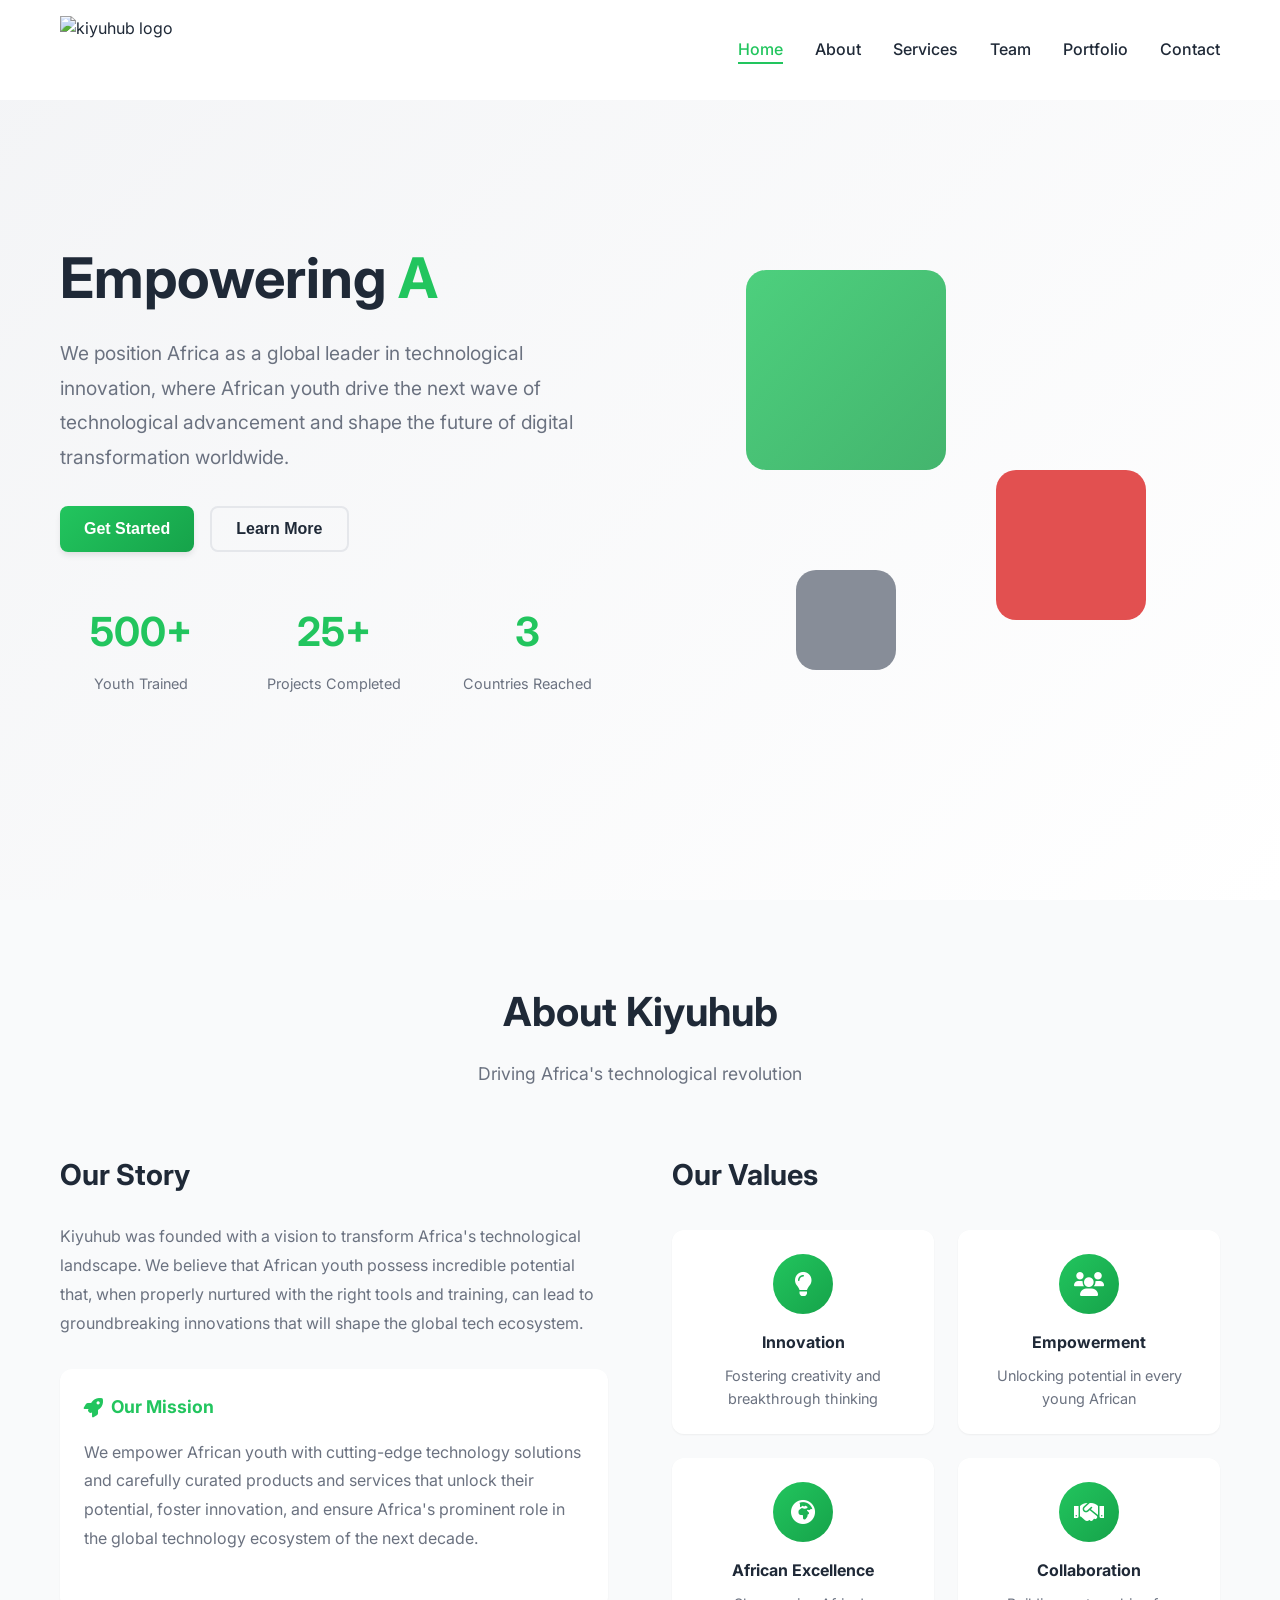
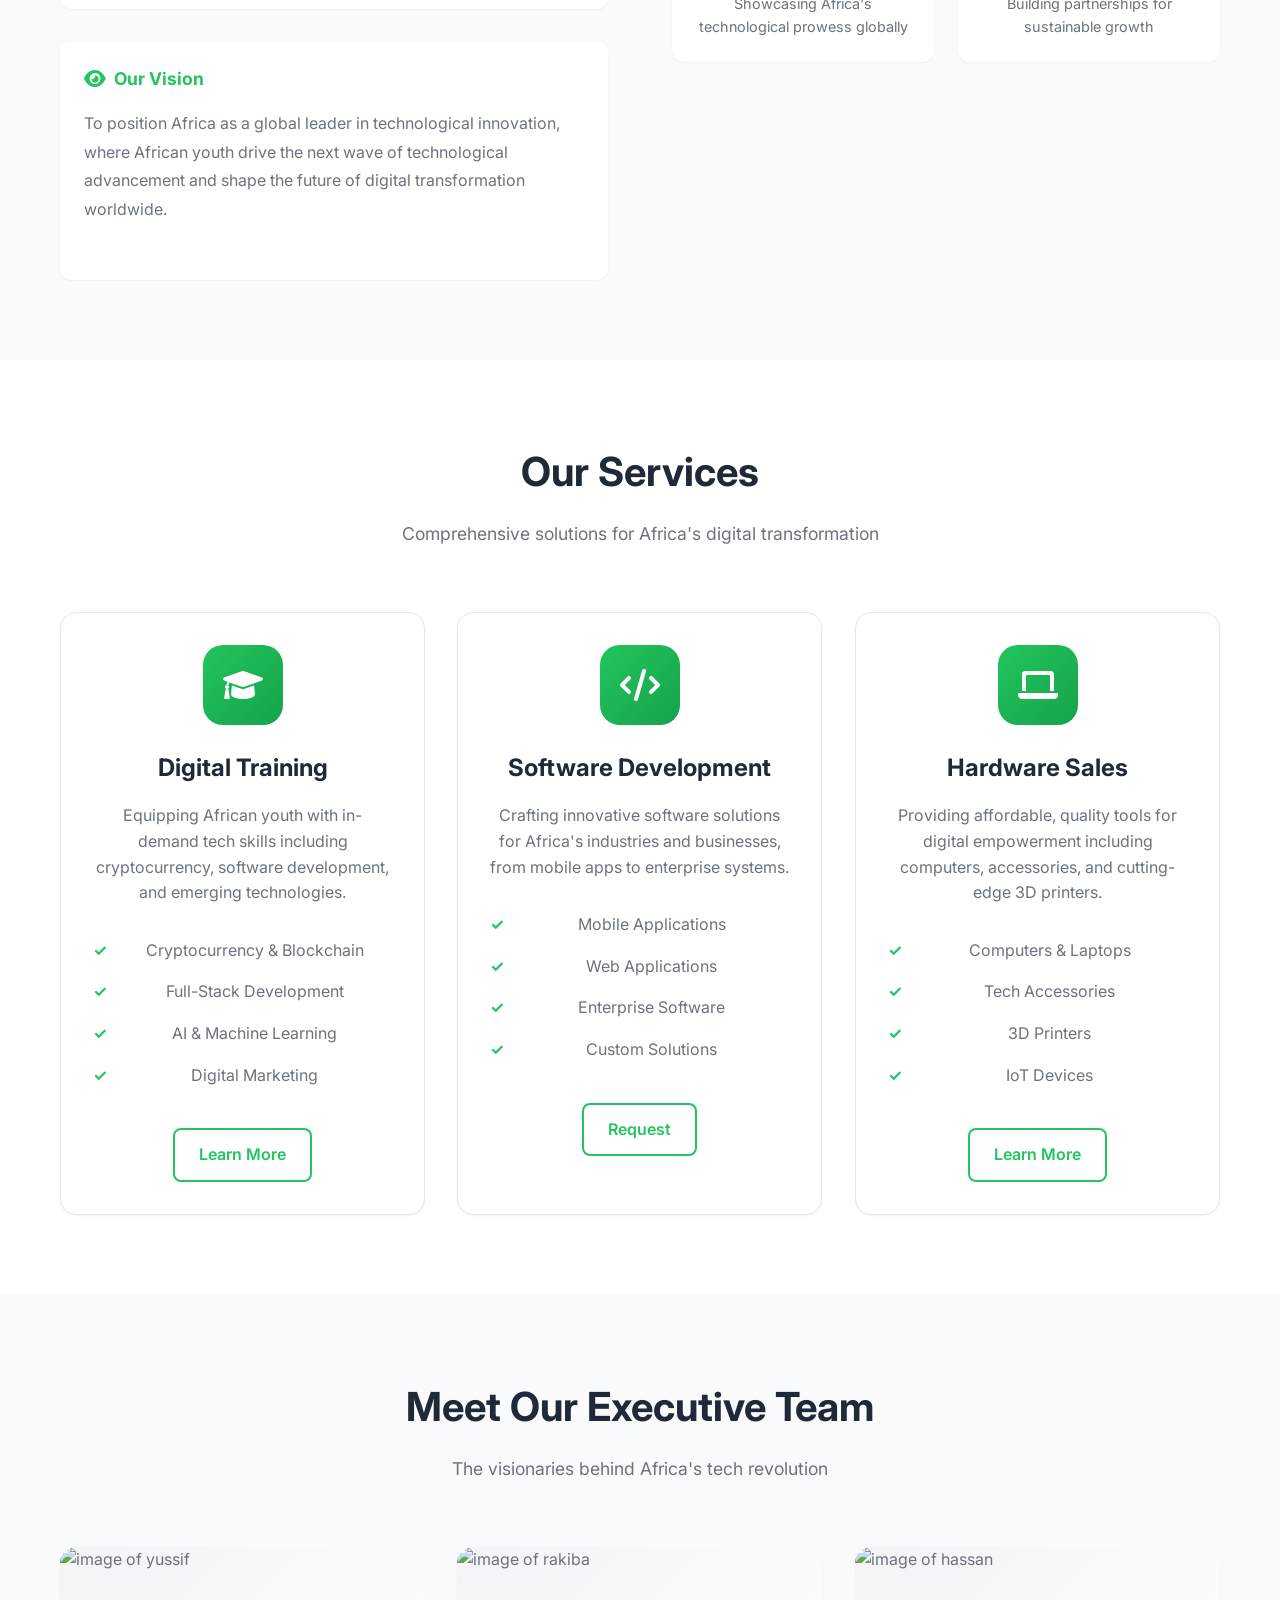
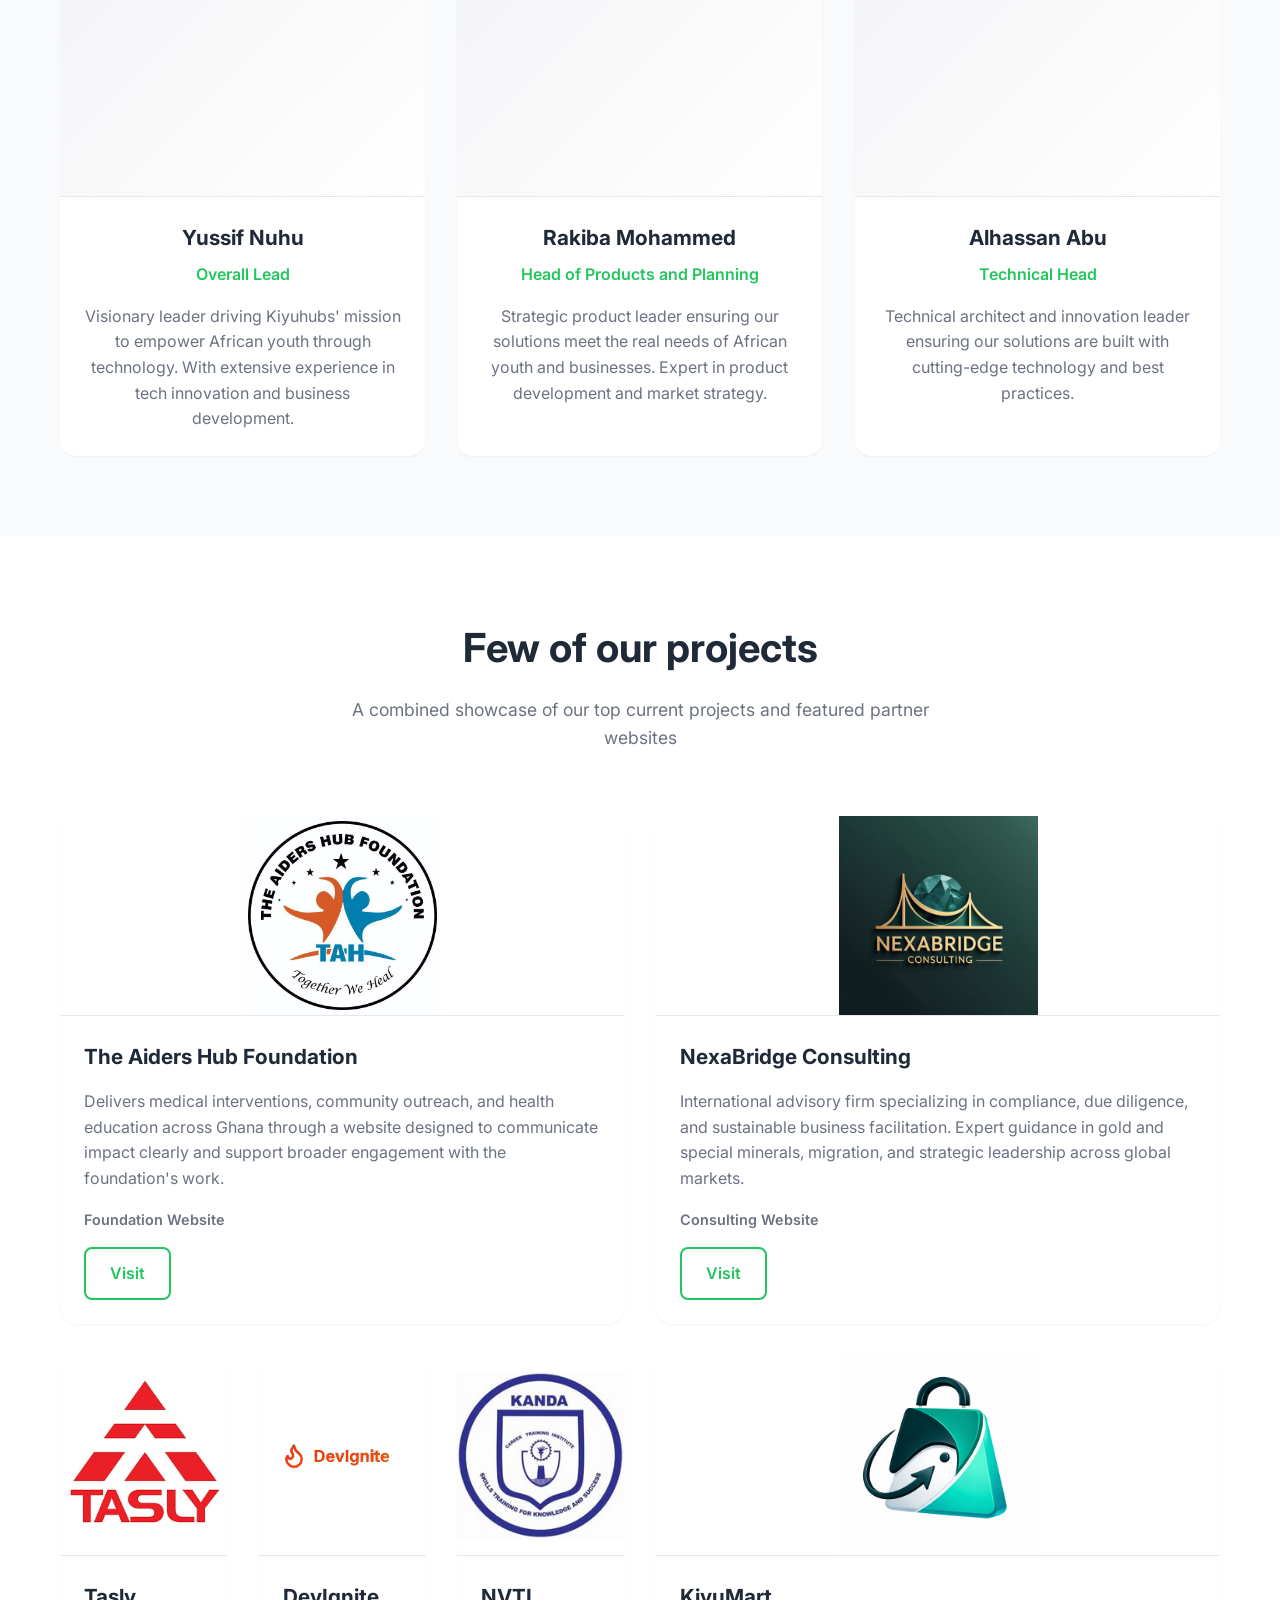
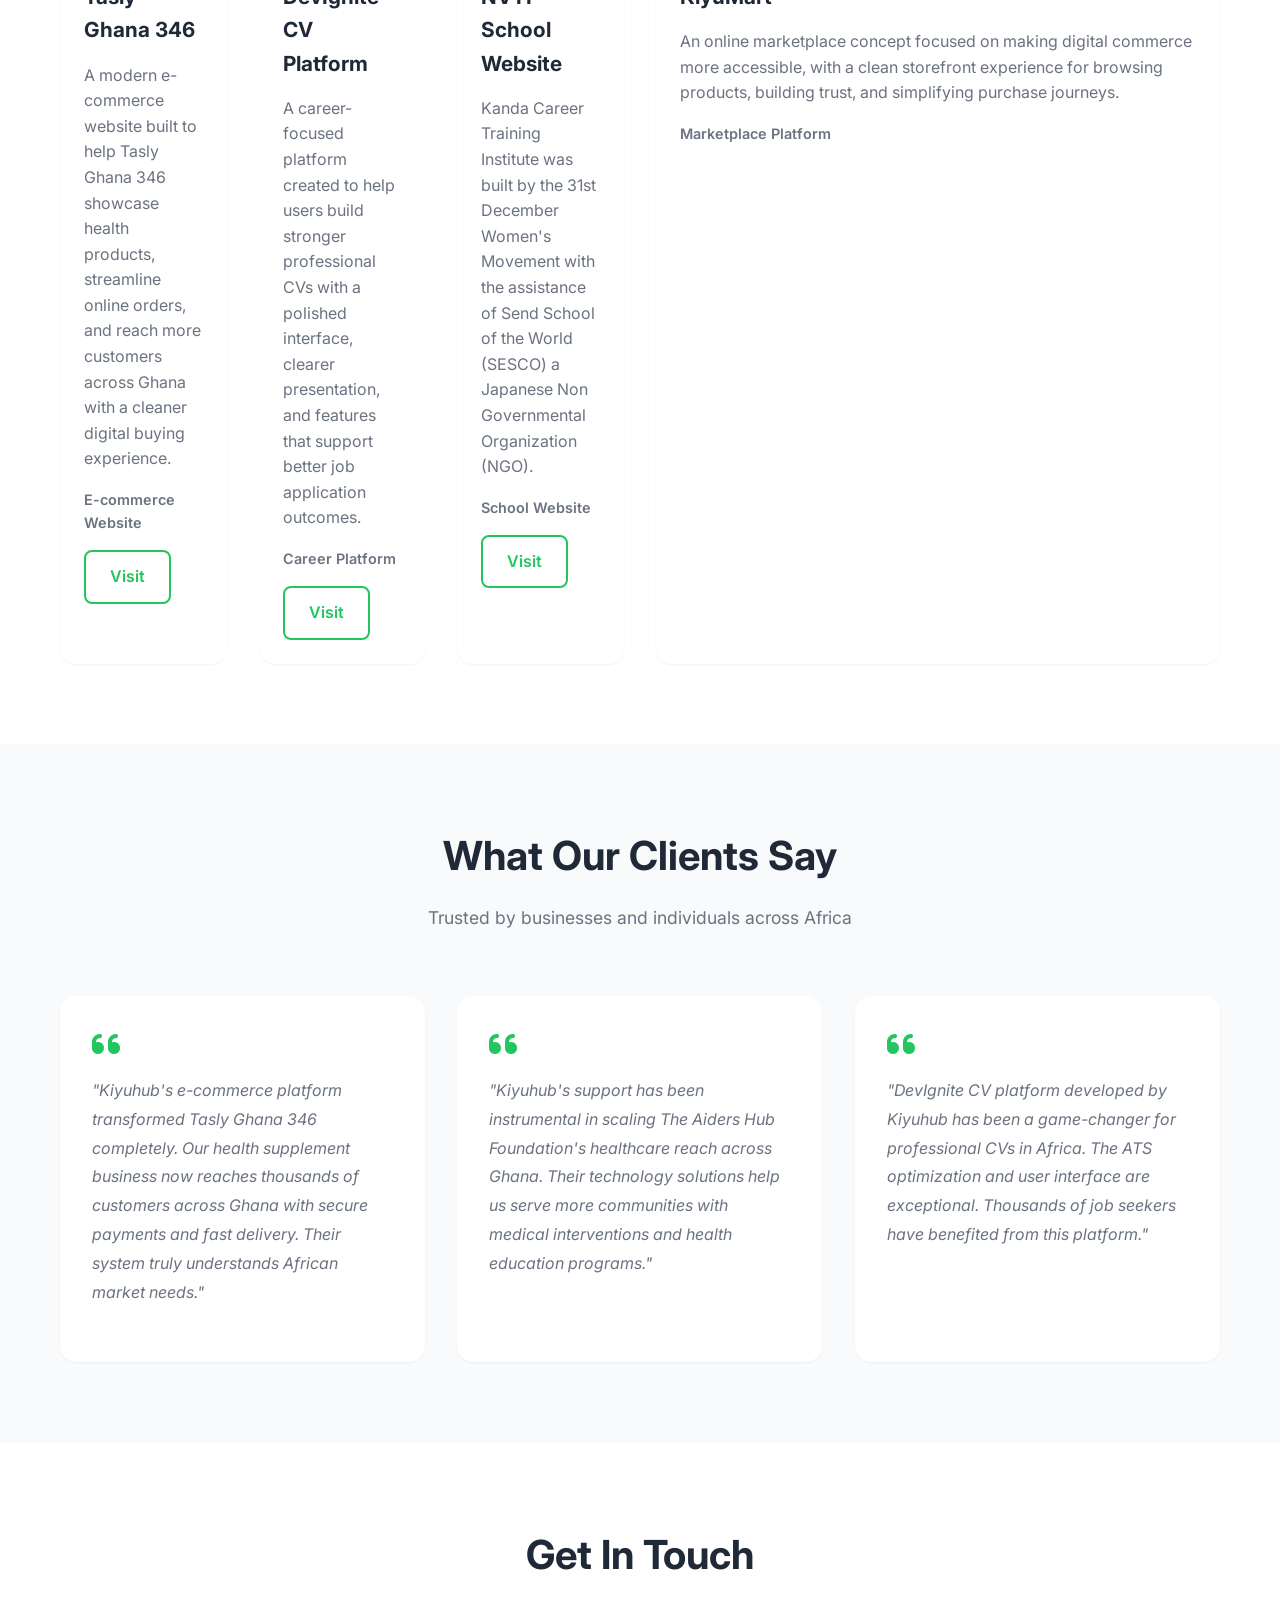
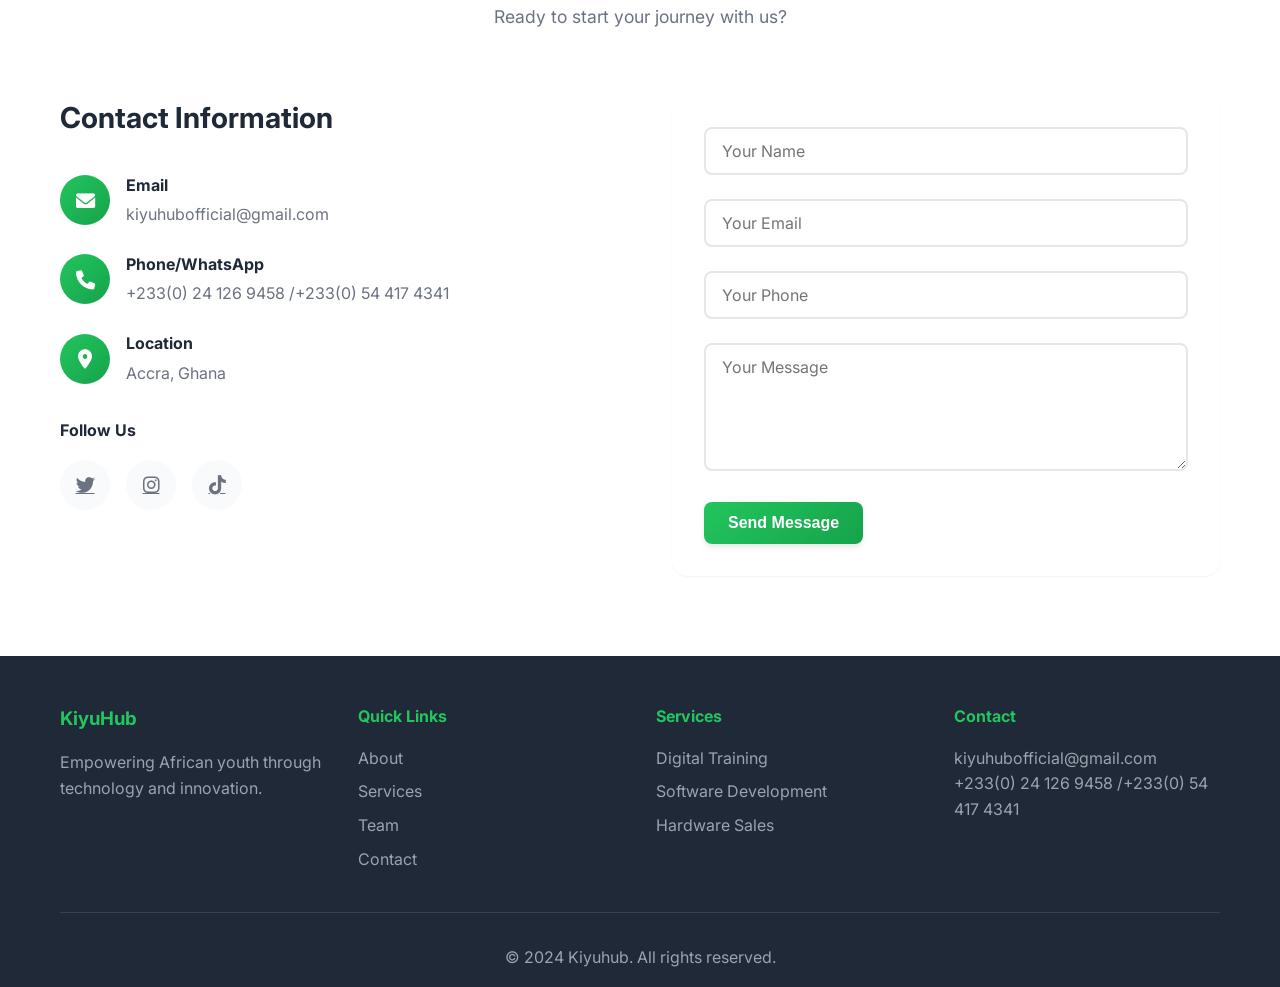
==== commit 329c3d16: "Update index.html" ====
--- a/index.html
+++ b/index.html
@@ -275,7 +275,6 @@
                         <a href="https://nexabridgeconsulting.netlify.app/" target="_blank" rel="noopener noreferrer" class="btn btn-outline">Visit</a>
                     </div>
                 </div>
-            </div>
             <div class="portfolio-grid portfolio-grid-bottom">
                 <div class="portfolio-item">
                     <img src="images/Tasly ghana.png" alt="Tasly Ghana 346" class="portfolio-image" style="object-fit: contain; object-position: center;">
@@ -294,6 +293,7 @@
                         <p class="portfolio-client">Career Platform</p>
                         <a href="https://devignitecv.netlify.app/" target="_blank" rel="noopener noreferrer" class="btn btn-outline">Visit</a>
                     </div>
+                </div>
                 <div class="portfolio-item">
                     <img src="images/favicon.png" alt="NVTI School Website" class="portfolio-image" style="object-fit: contain; object-position: center;">
                     <div class="portfolio-info">
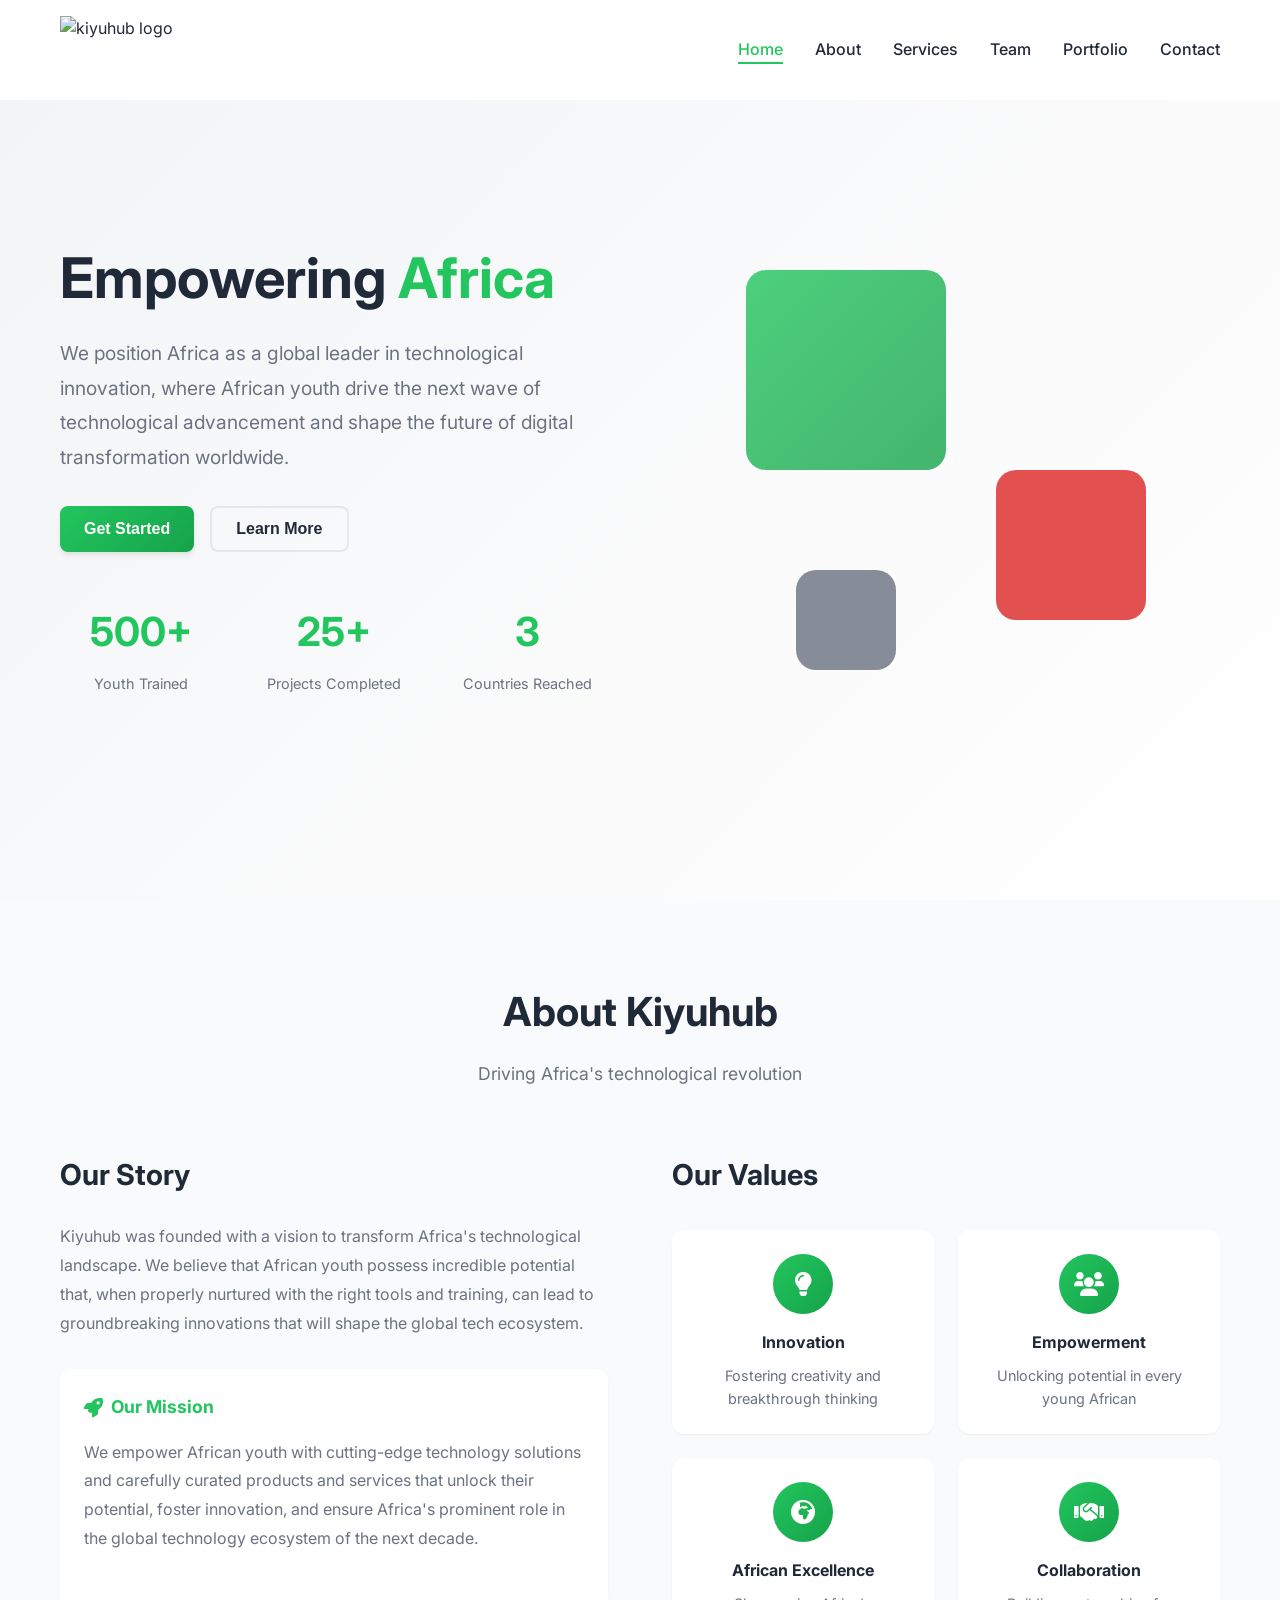
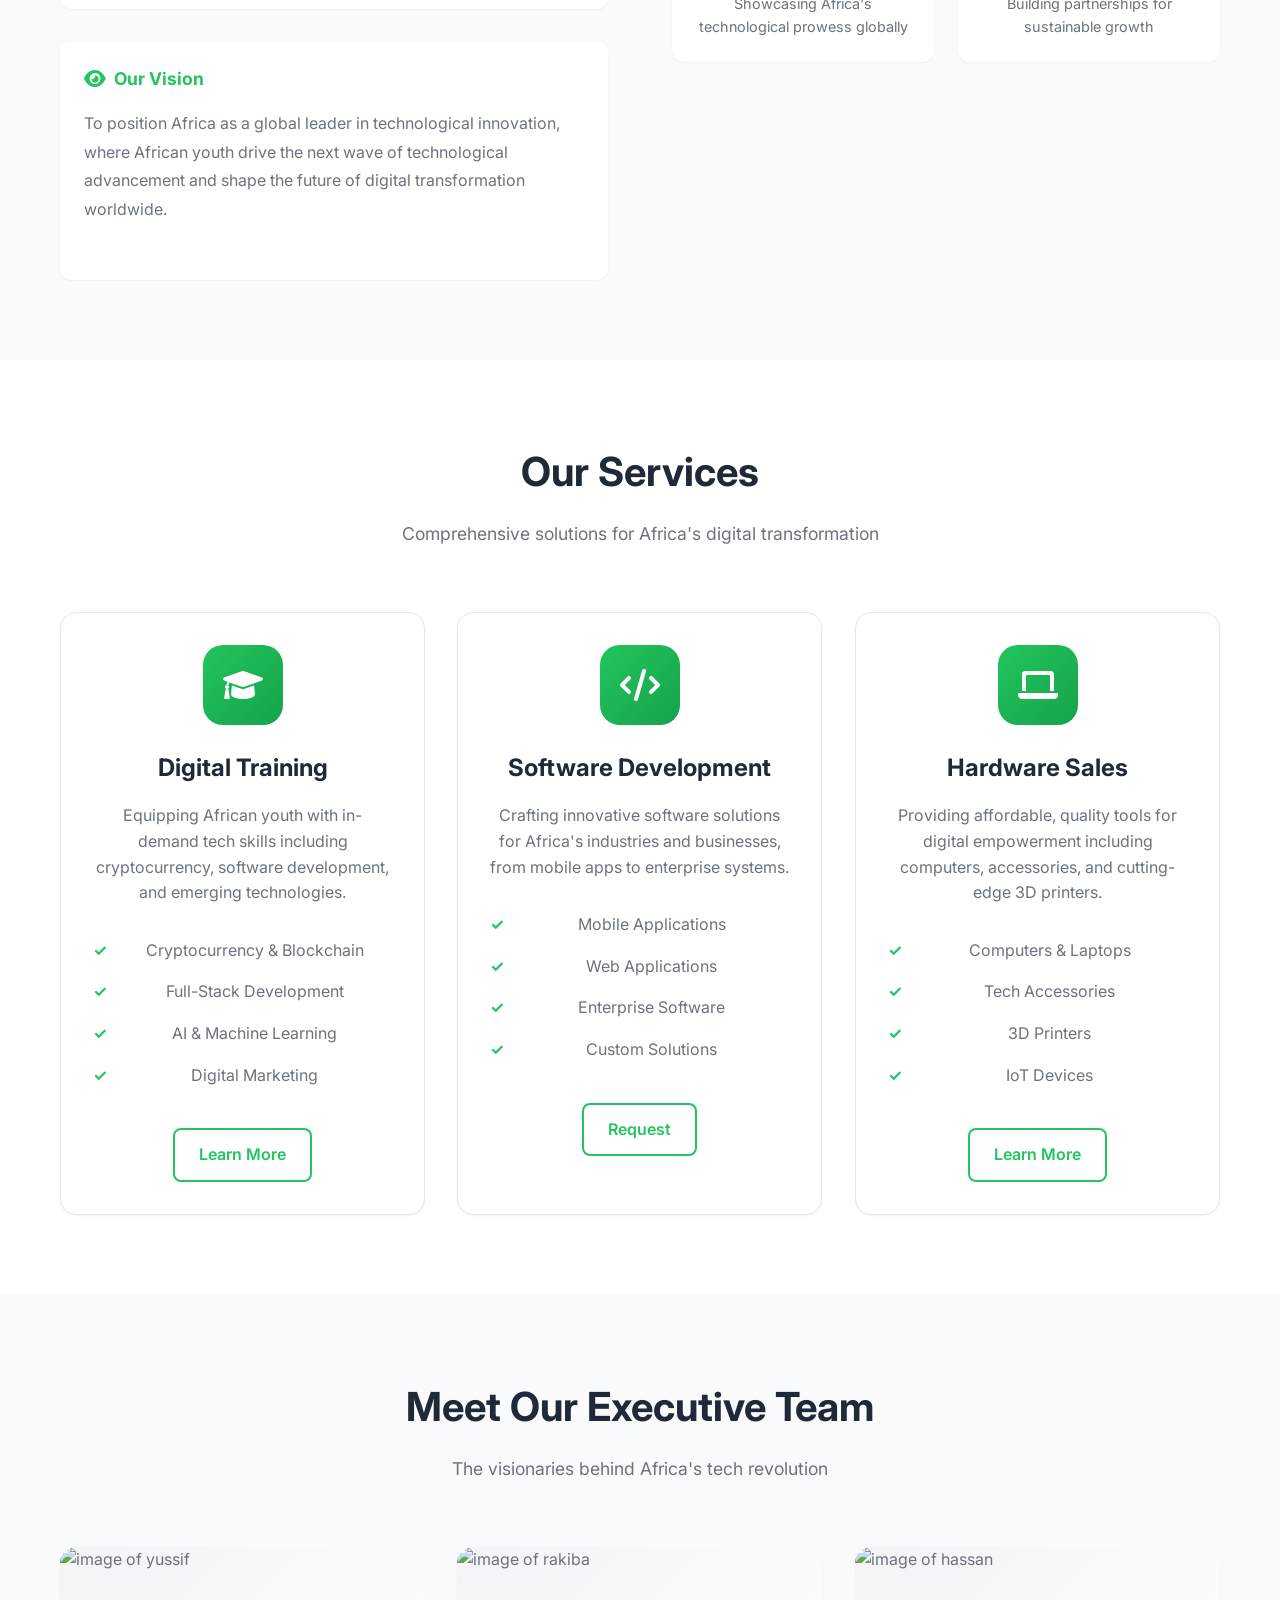
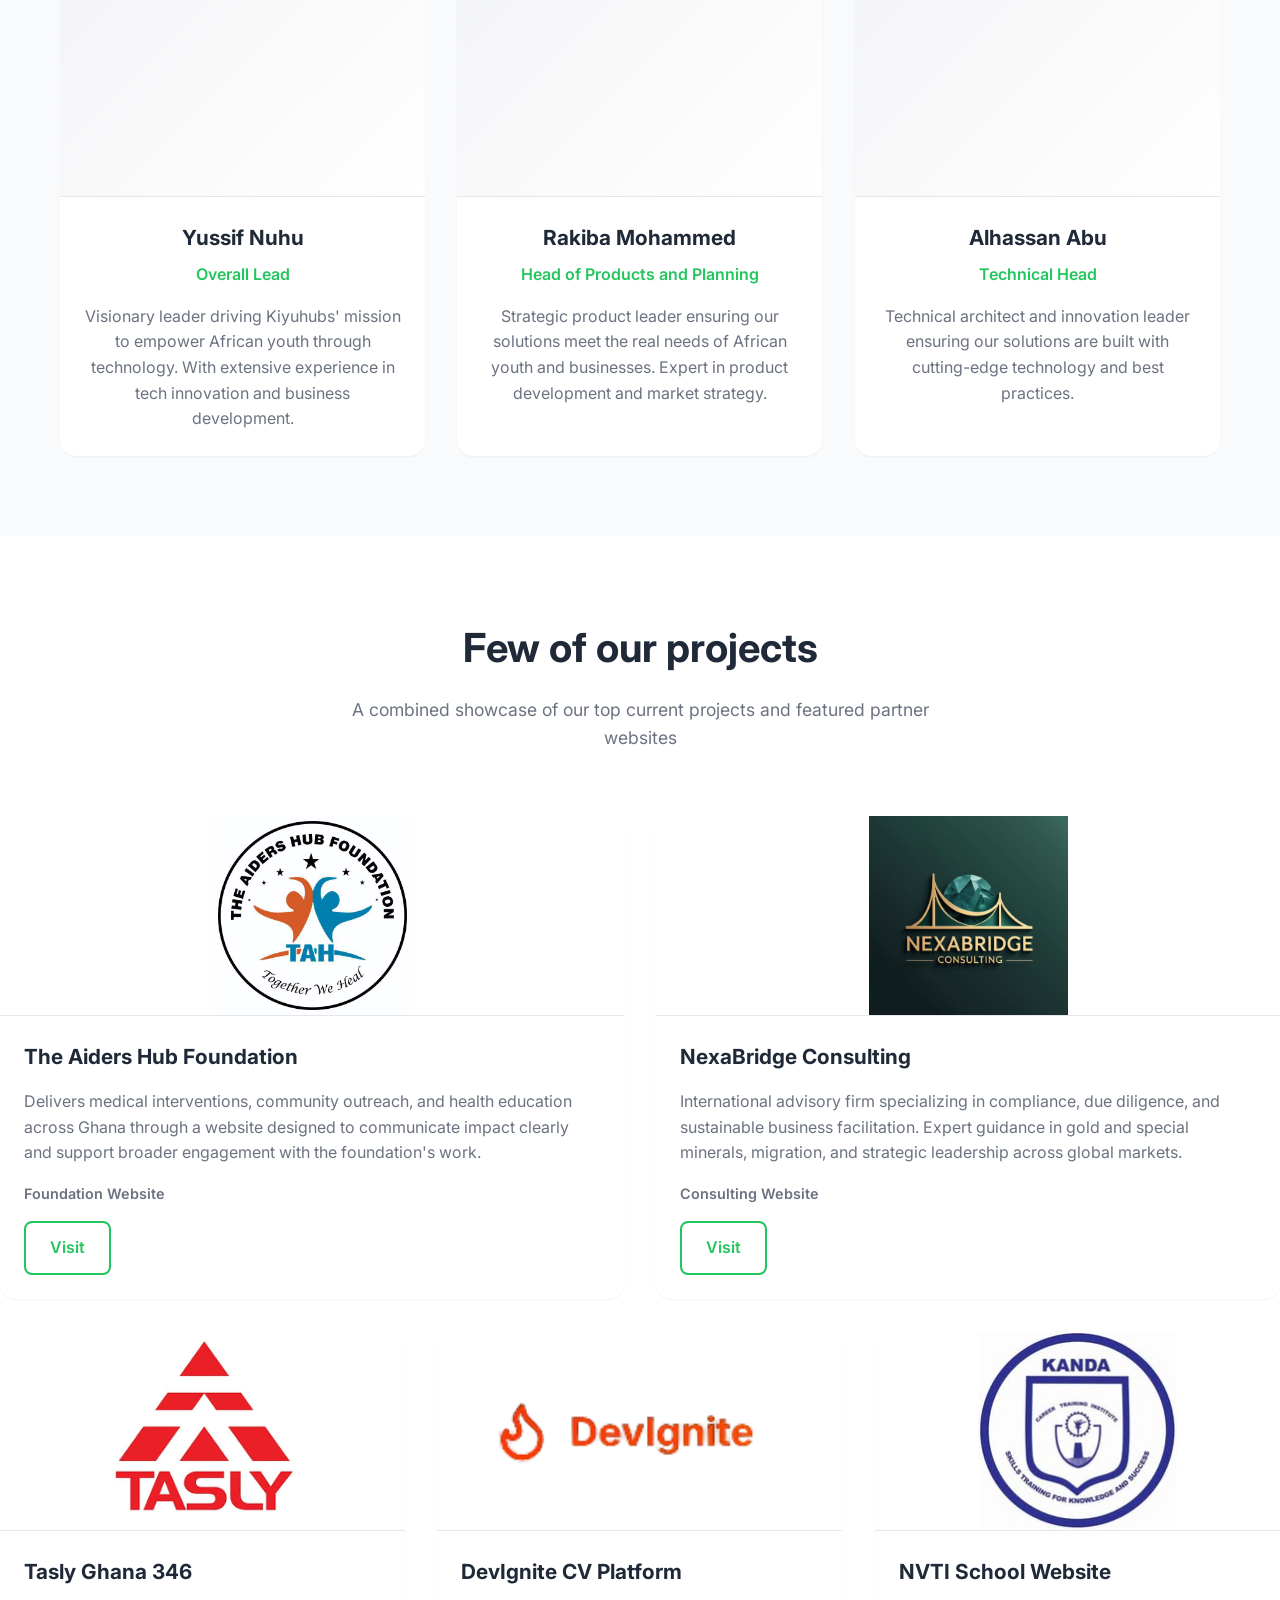
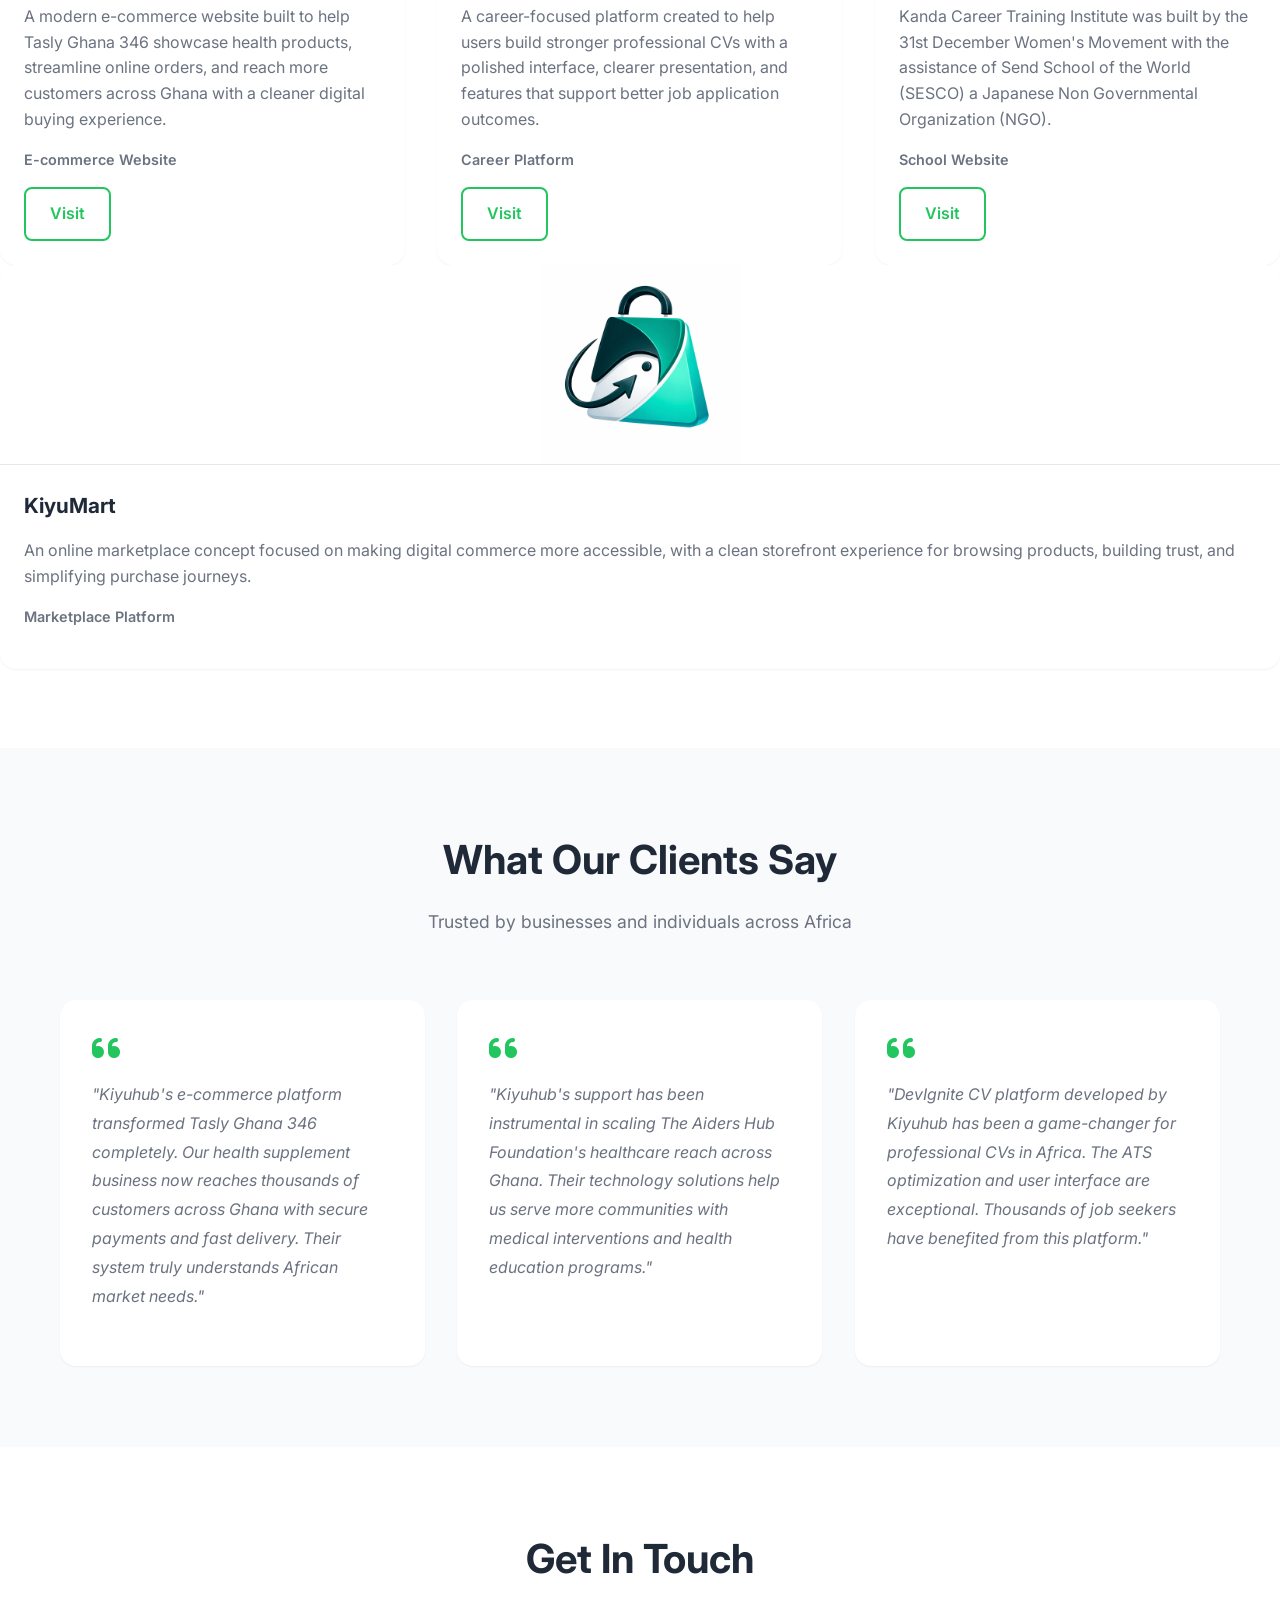
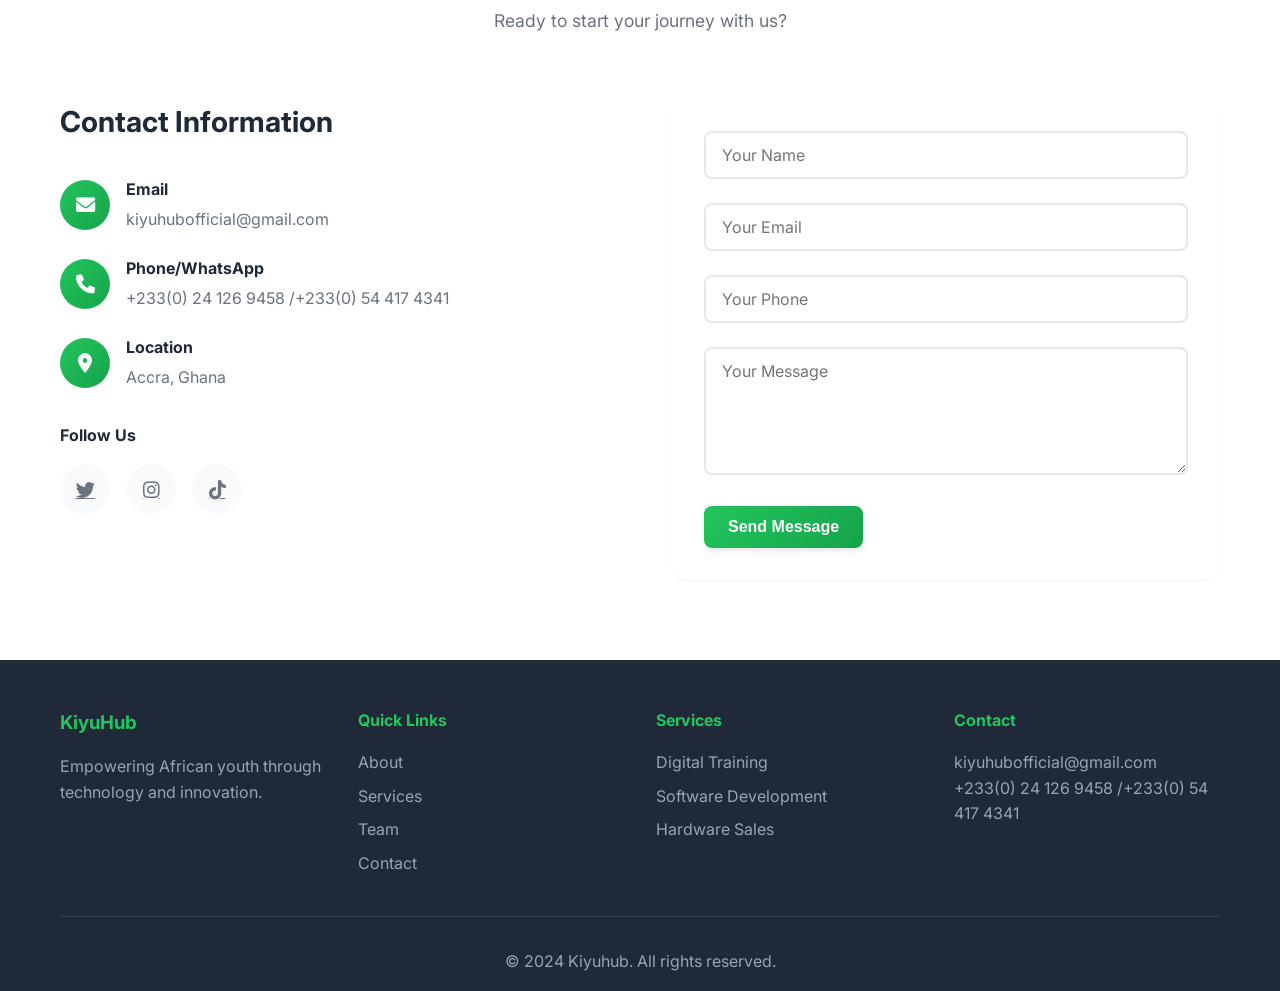
==== commit 5c4f7198: "Update index.html" ====
--- a/index.html
+++ b/index.html
@@ -256,6 +256,7 @@
                 <h2 class="section-title">Few of our projects</h2>
                 <p class="section-subtitle">A combined showcase of our top current projects and featured partner websites</p>
             </div>
+            </div>
             <div class="portfolio-grid portfolio-grid-top">
                 <div class="portfolio-item">
                     <img src="images/Aidershub.jpeg" alt="The Aiders Hub Foundation" class="portfolio-image" style="object-fit: contain; object-position: center;">
@@ -274,6 +275,7 @@
                         <p class="portfolio-client">Consulting Website</p>
                         <a href="https://nexabridgeconsulting.netlify.app/" target="_blank" rel="noopener noreferrer" class="btn btn-outline">Visit</a>
                     </div>
+                </div>
                 </div>
             <div class="portfolio-grid portfolio-grid-bottom">
                 <div class="portfolio-item">
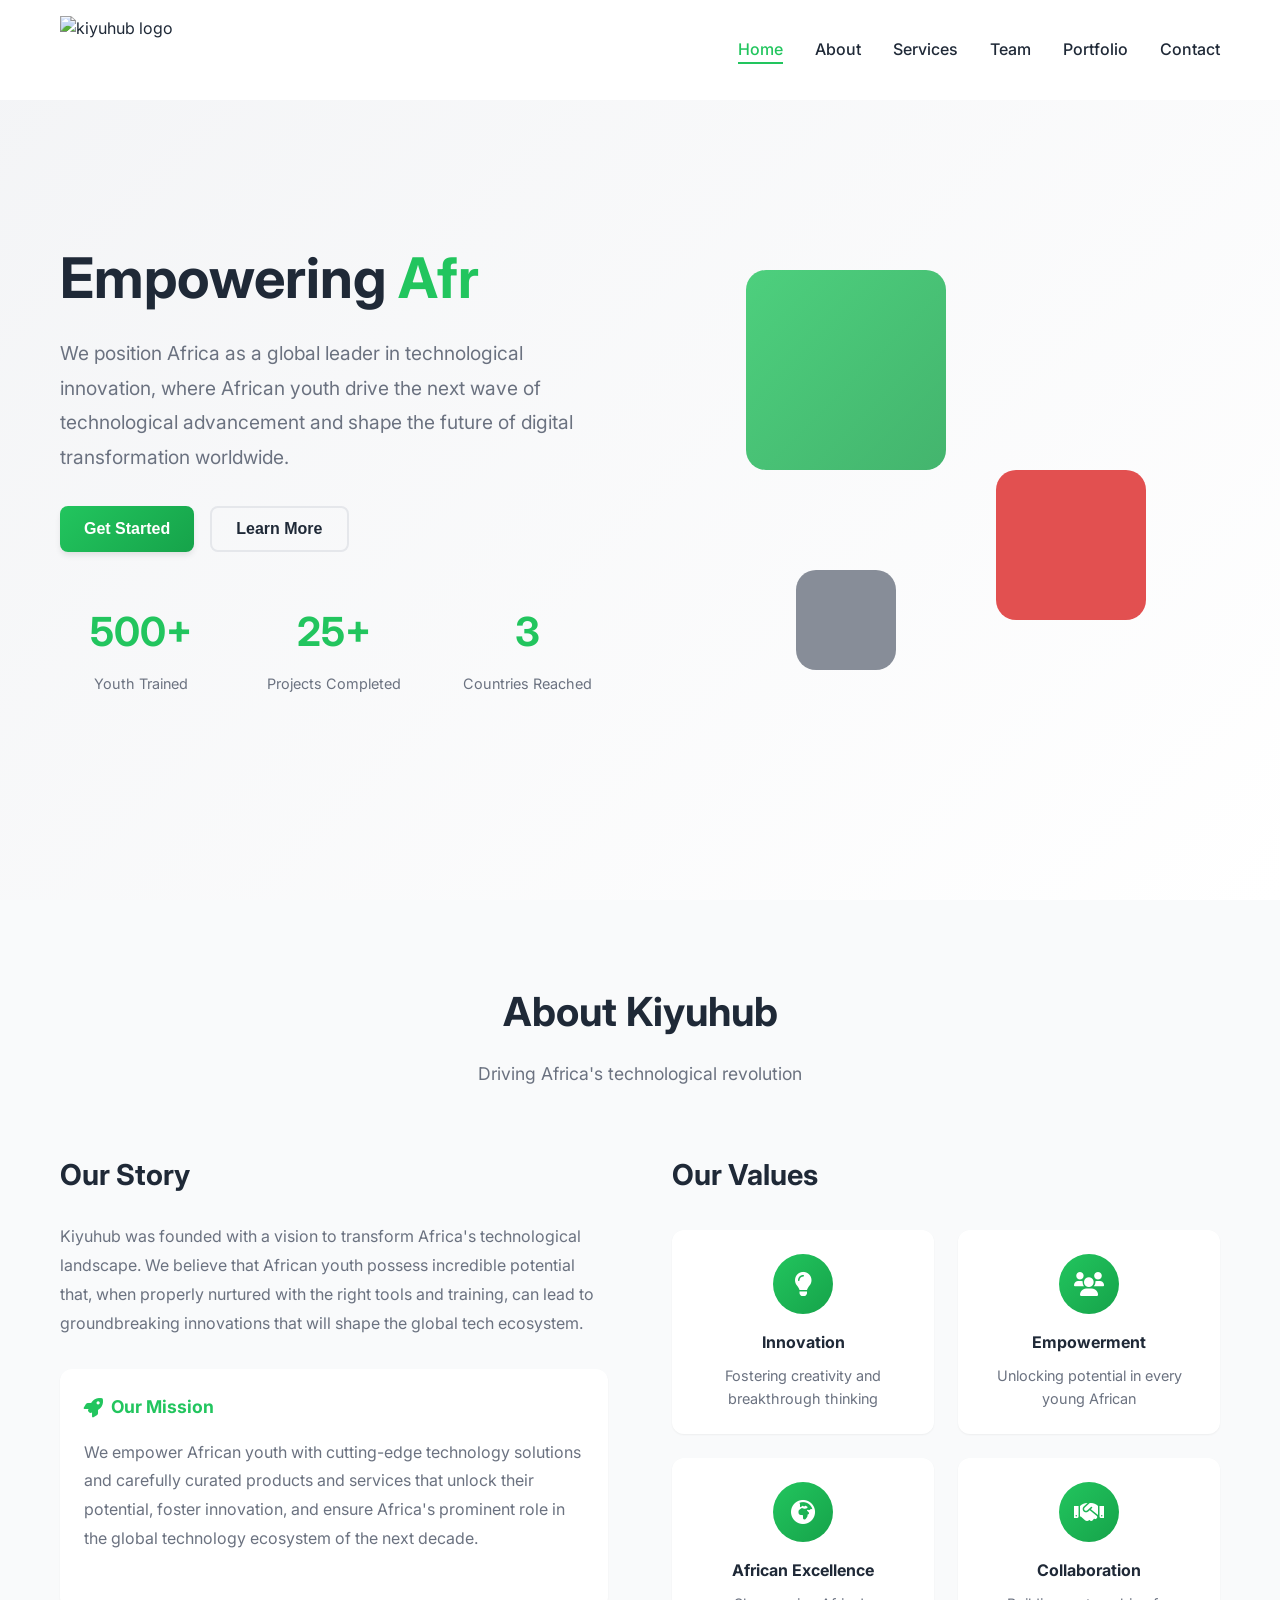
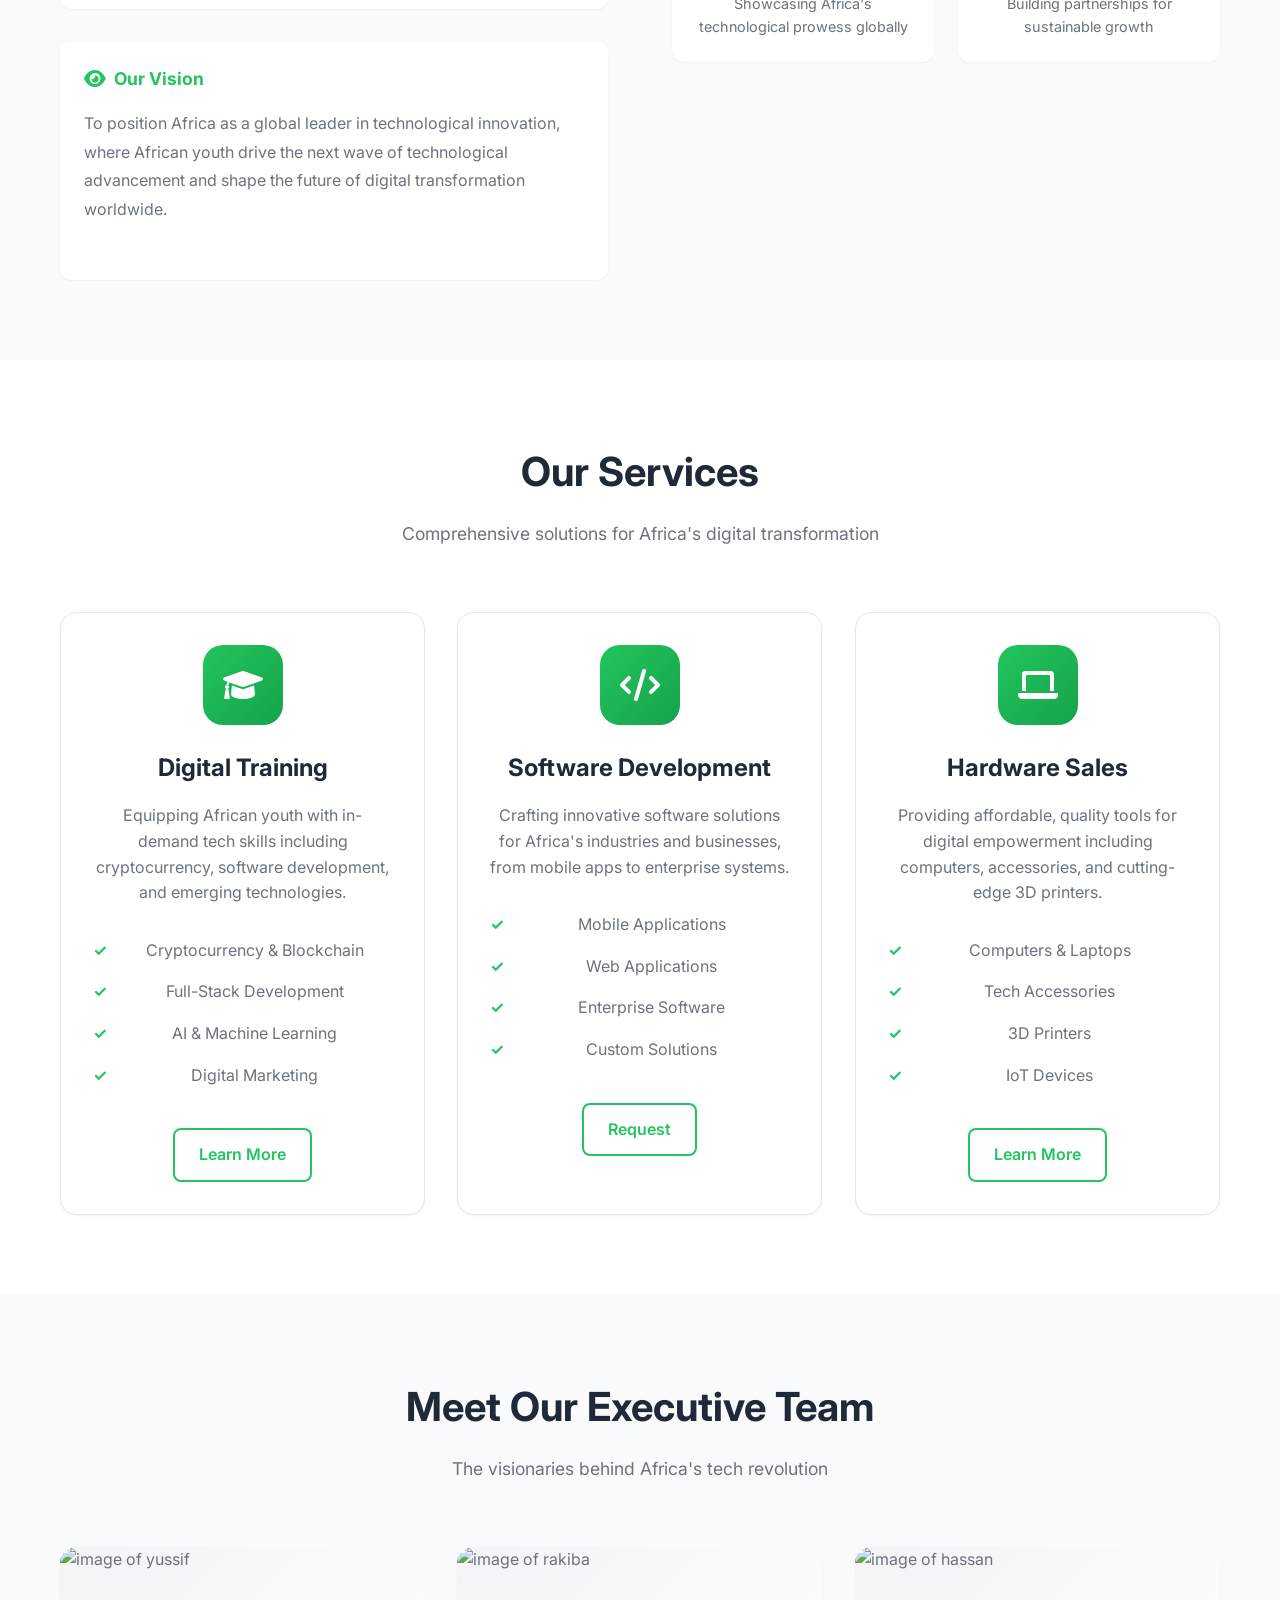
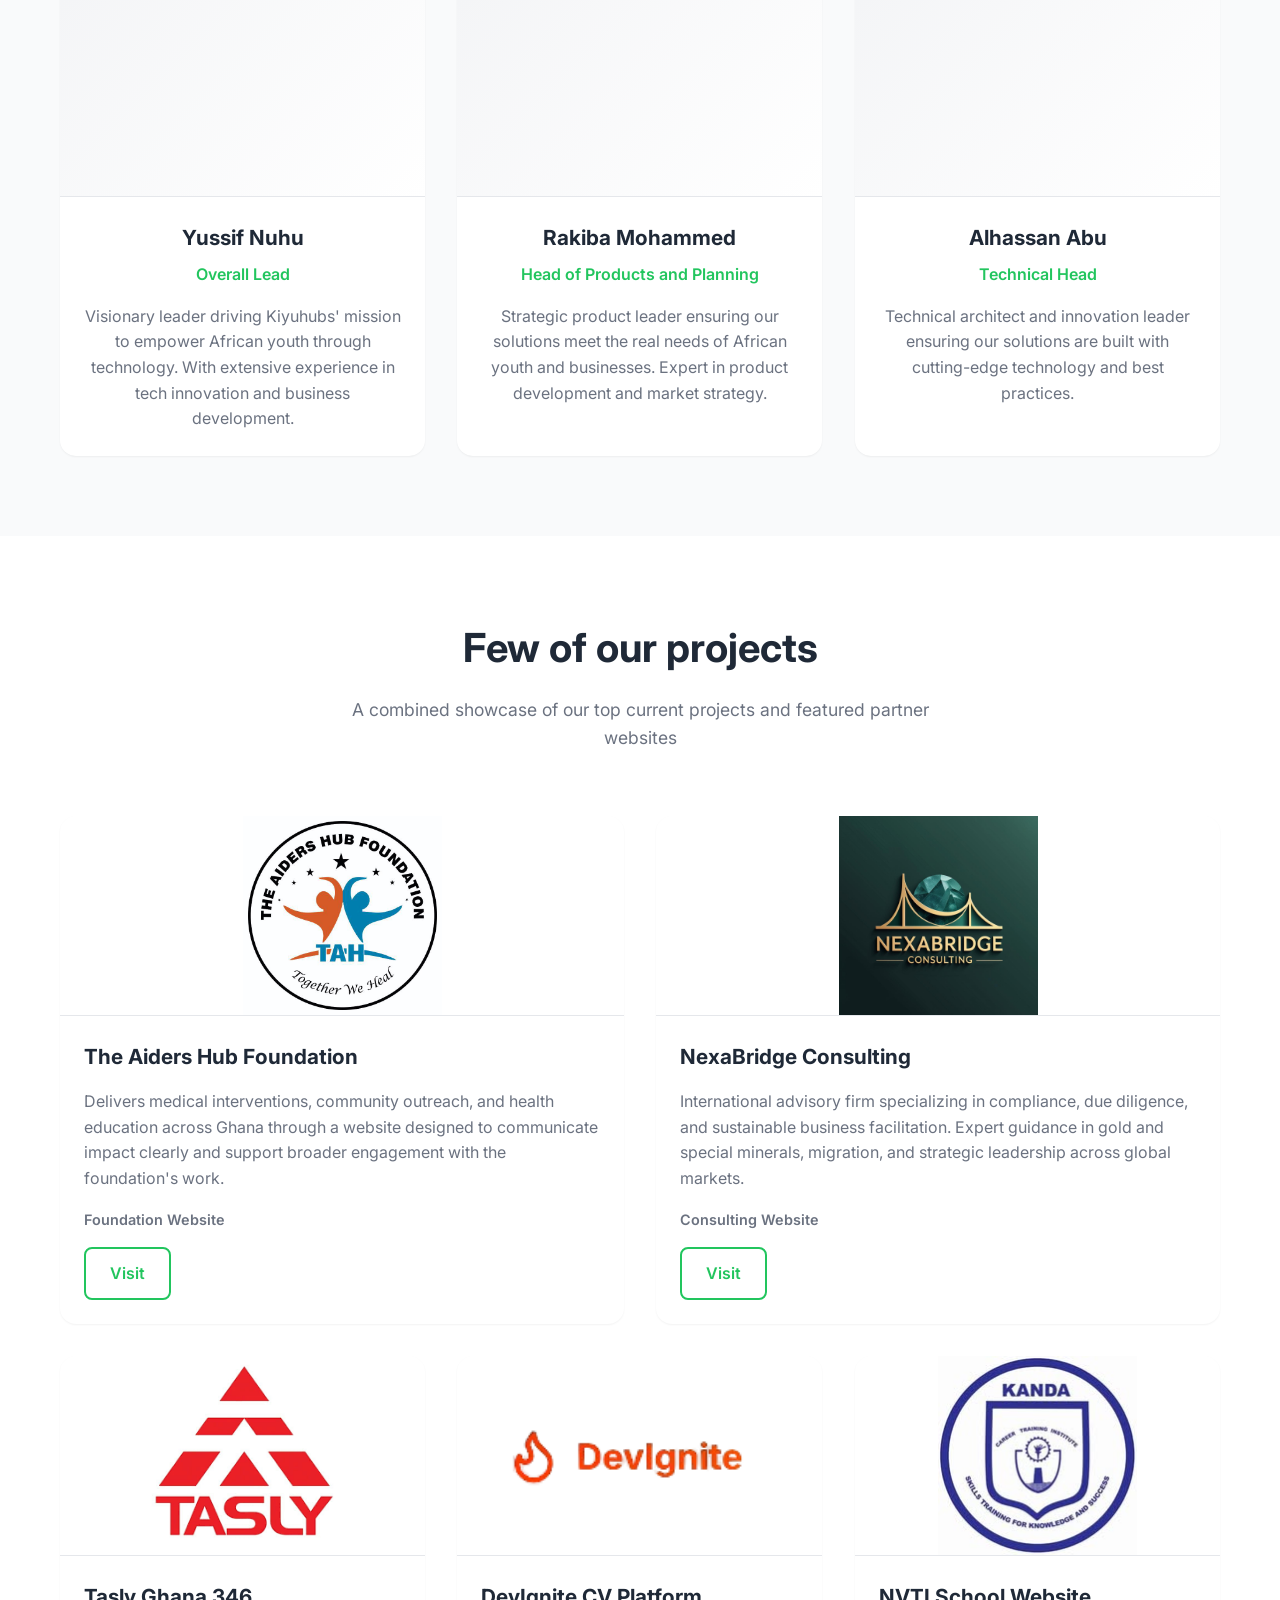
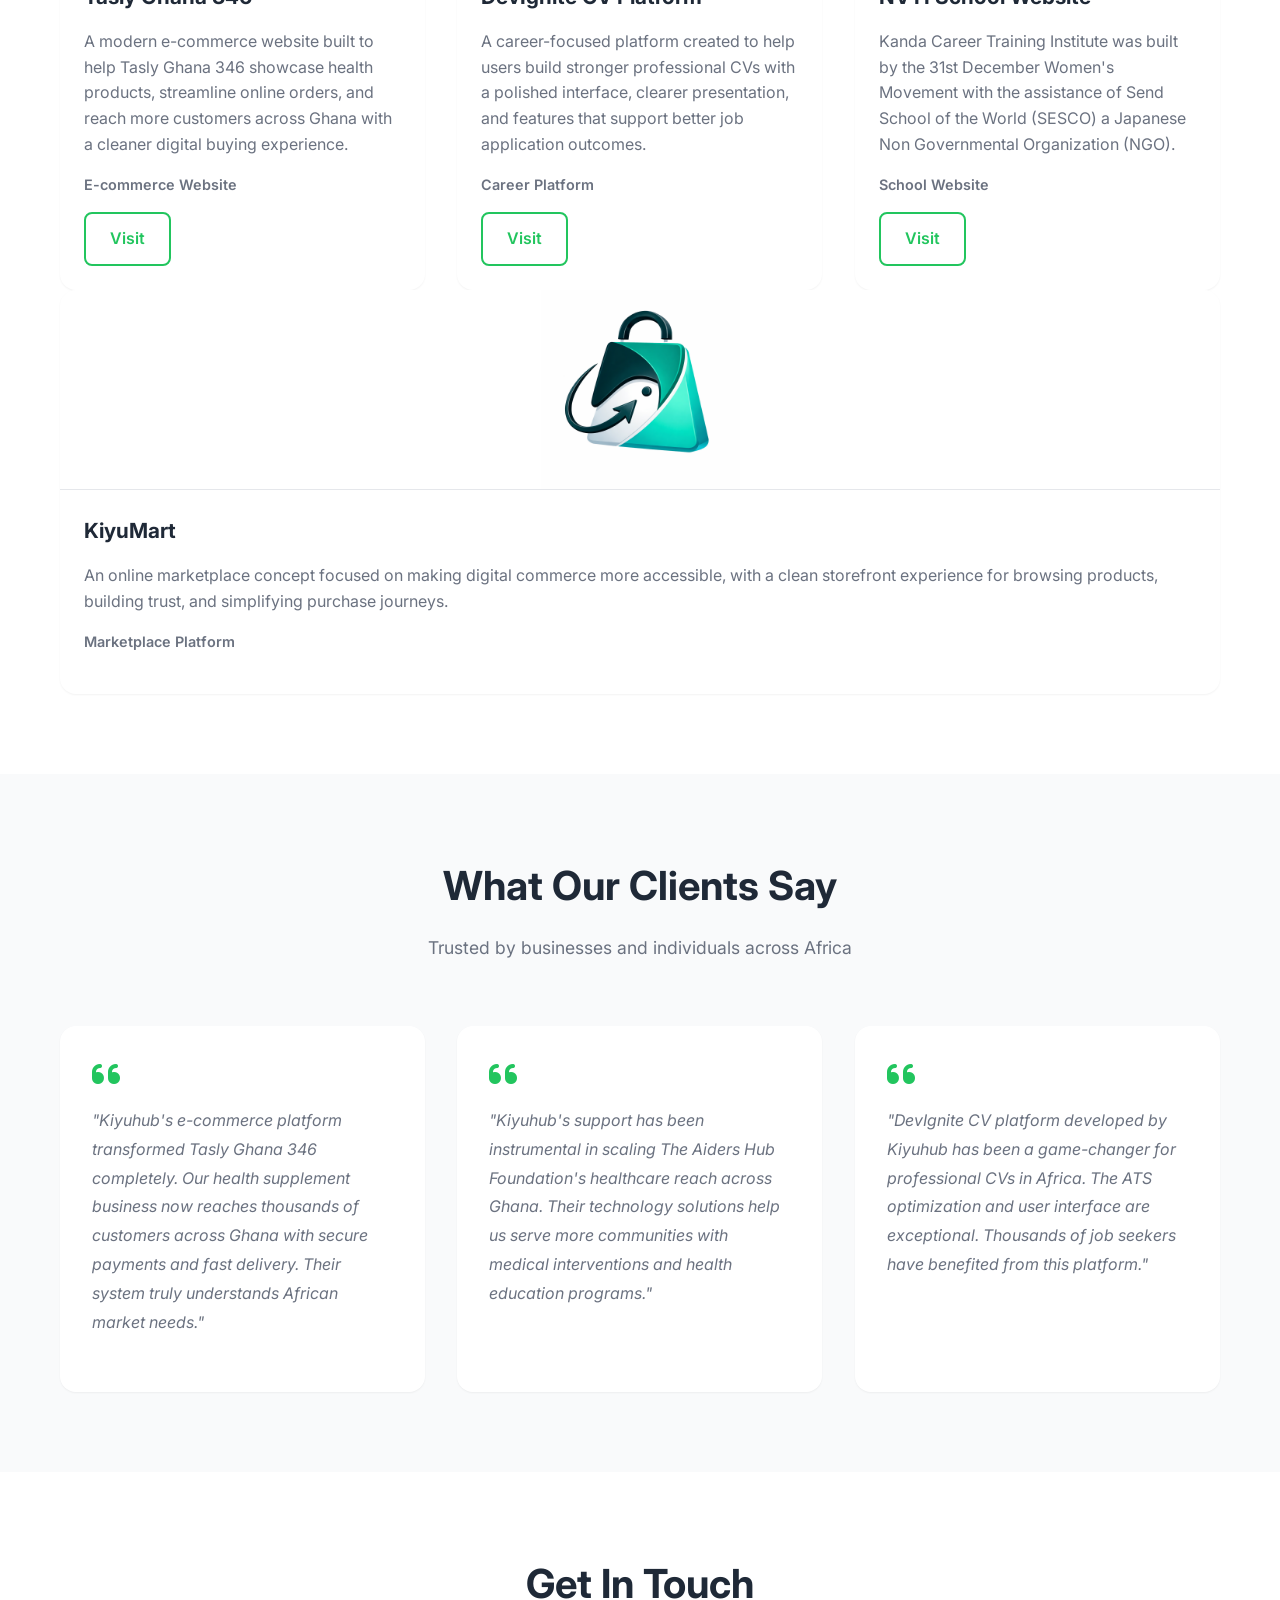
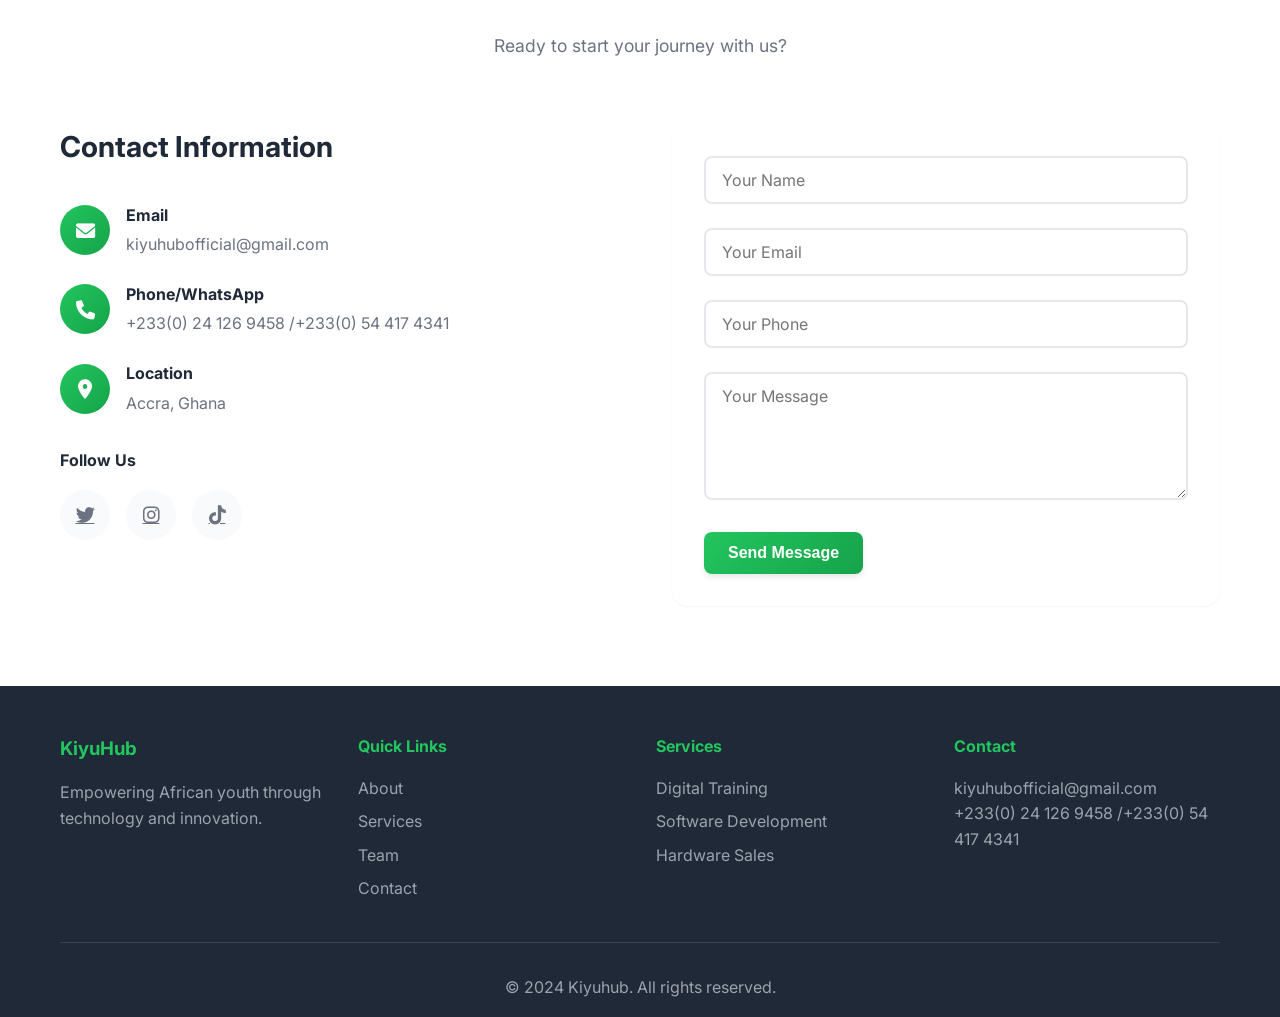
==== commit 202f2a6f: "Update index.html" ====
--- a/index.html
+++ b/index.html
@@ -256,7 +256,6 @@
                 <h2 class="section-title">Few of our projects</h2>
                 <p class="section-subtitle">A combined showcase of our top current projects and featured partner websites</p>
             </div>
-            </div>
             <div class="portfolio-grid portfolio-grid-top">
                 <div class="portfolio-item">
                     <img src="images/Aidershub.jpeg" alt="The Aiders Hub Foundation" class="portfolio-image" style="object-fit: contain; object-position: center;">
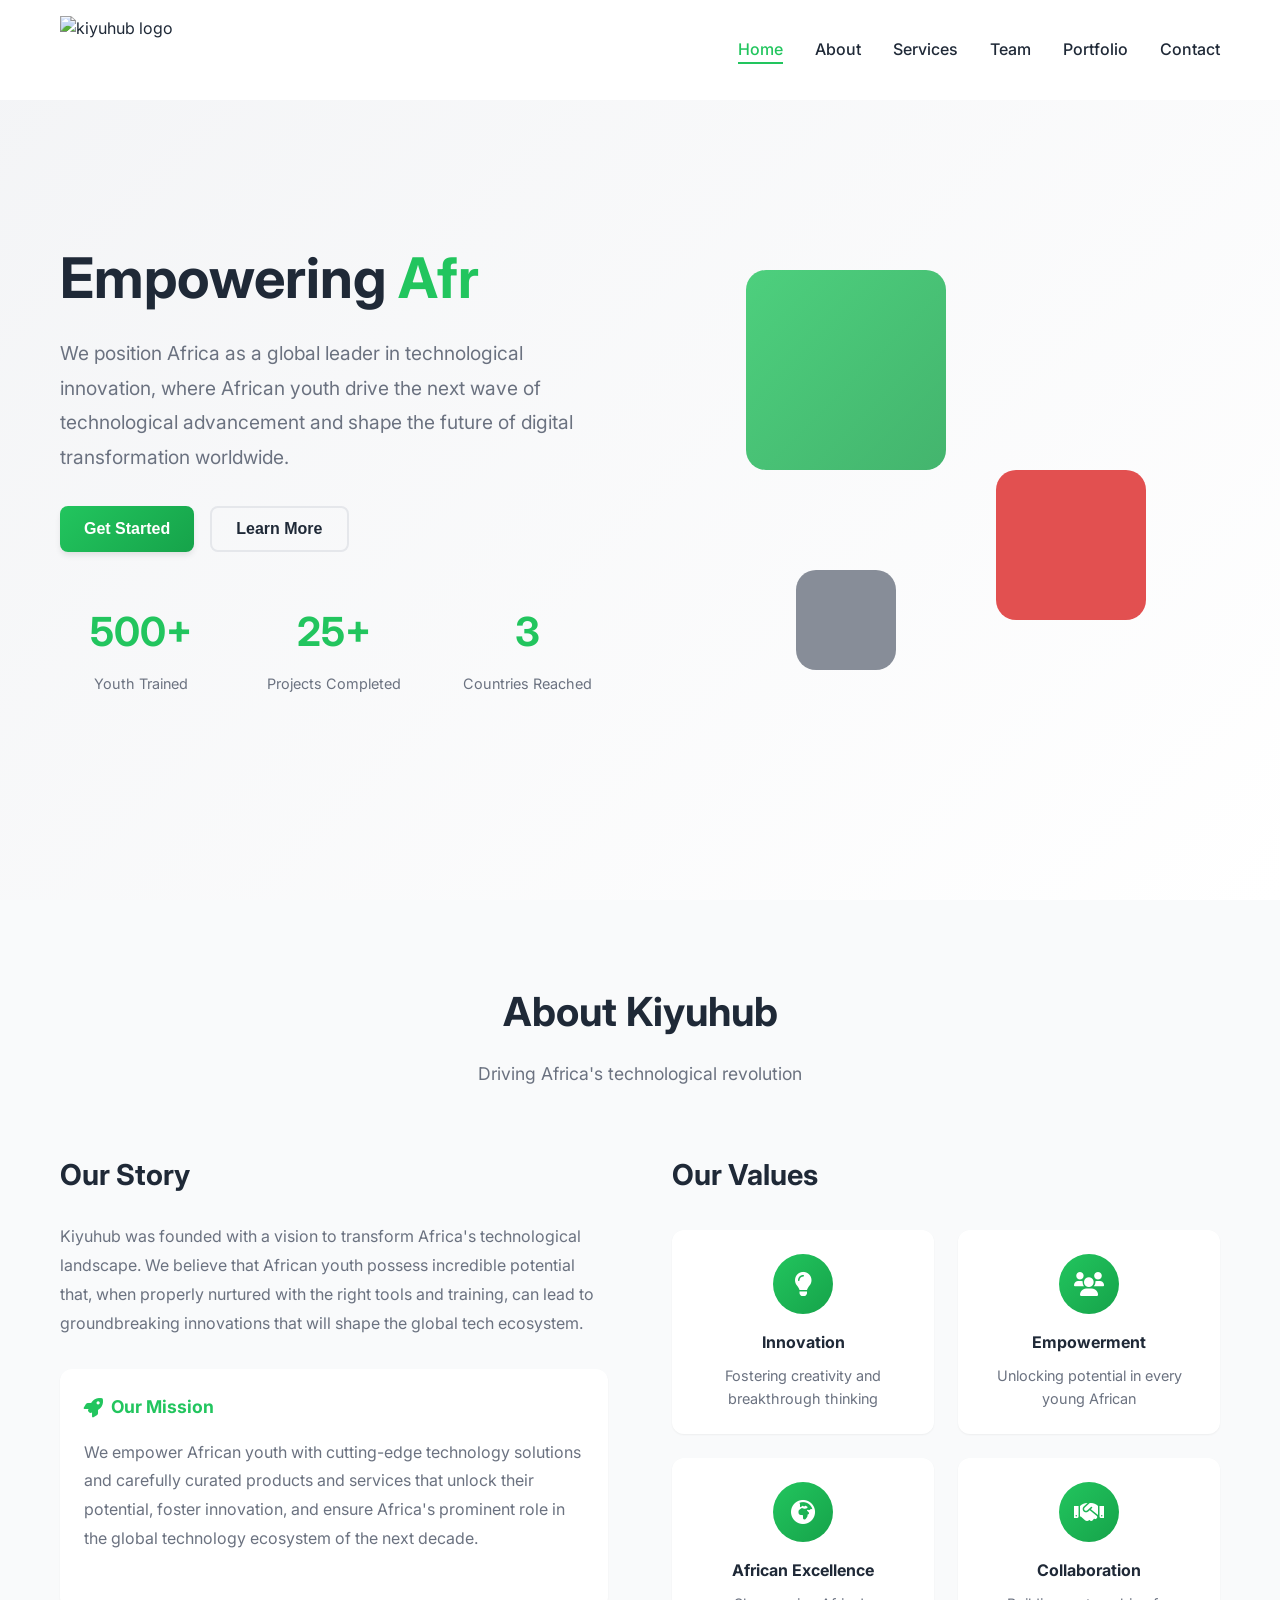
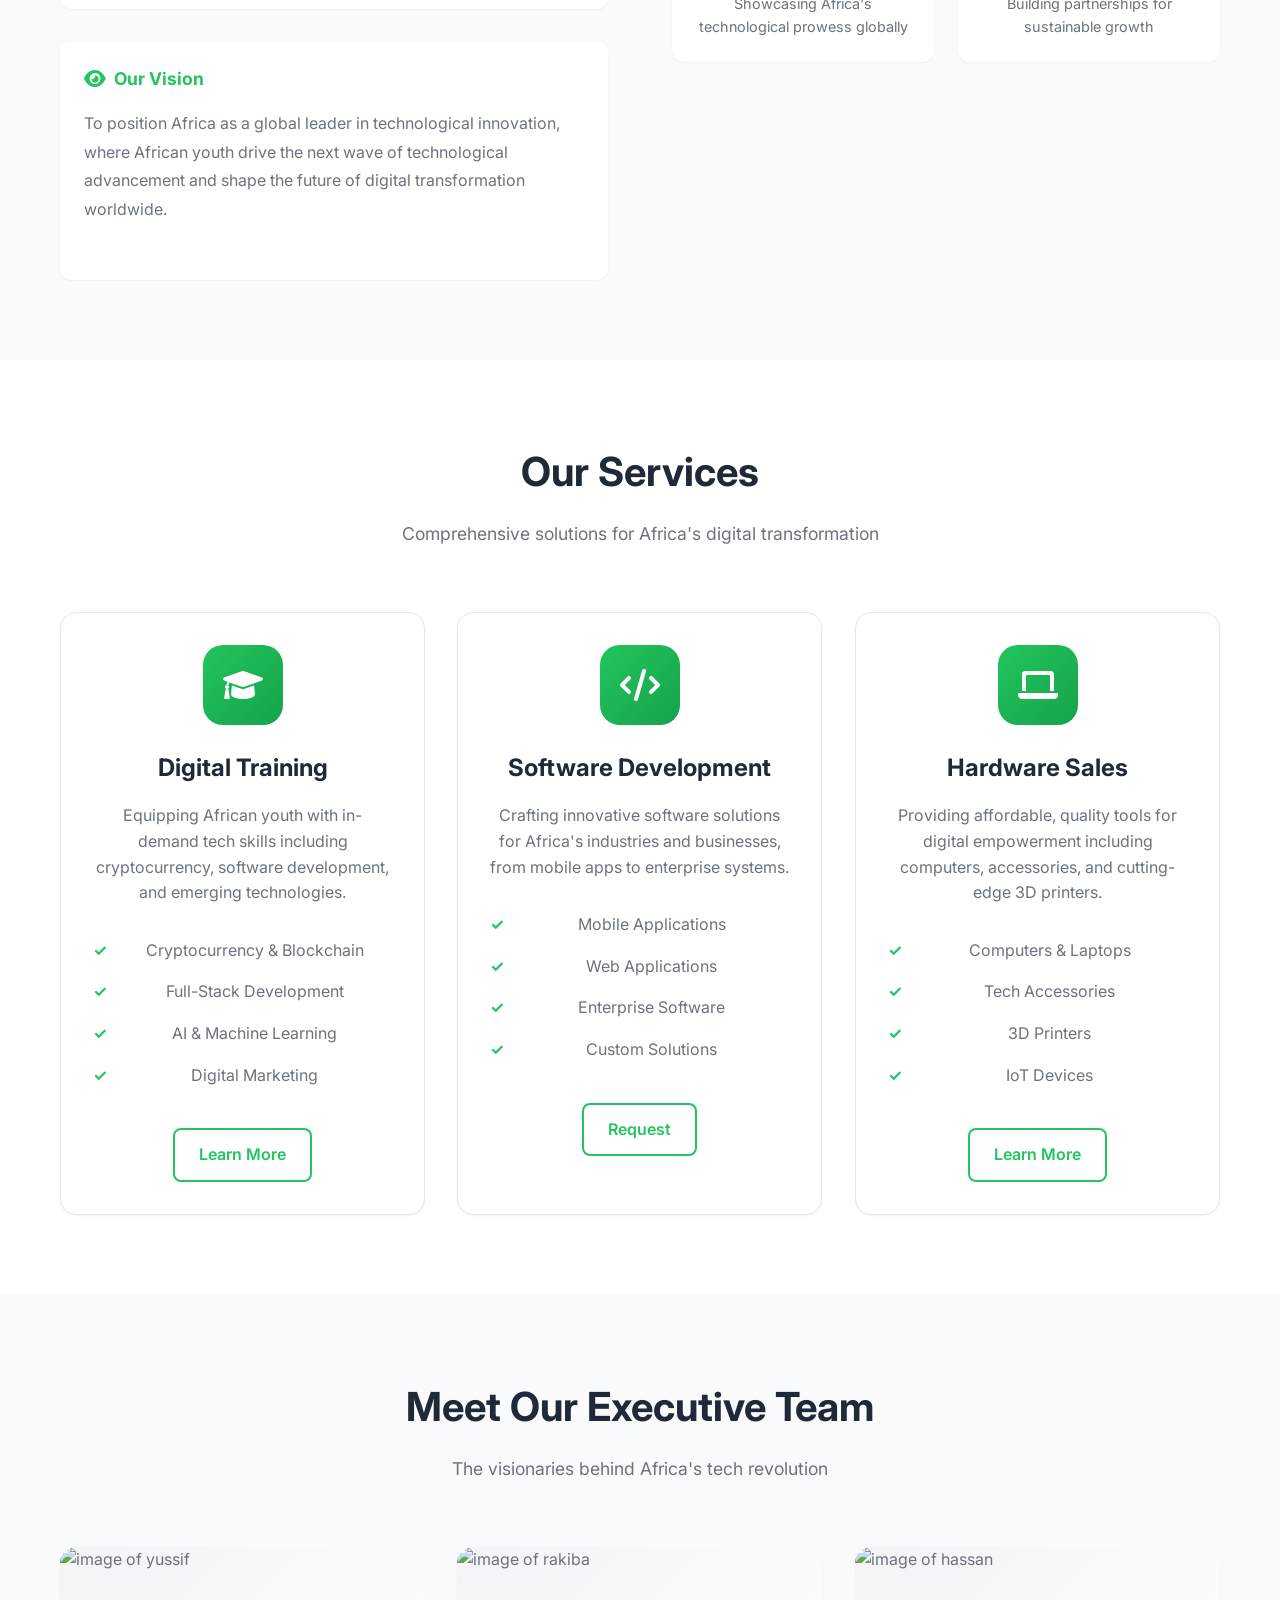
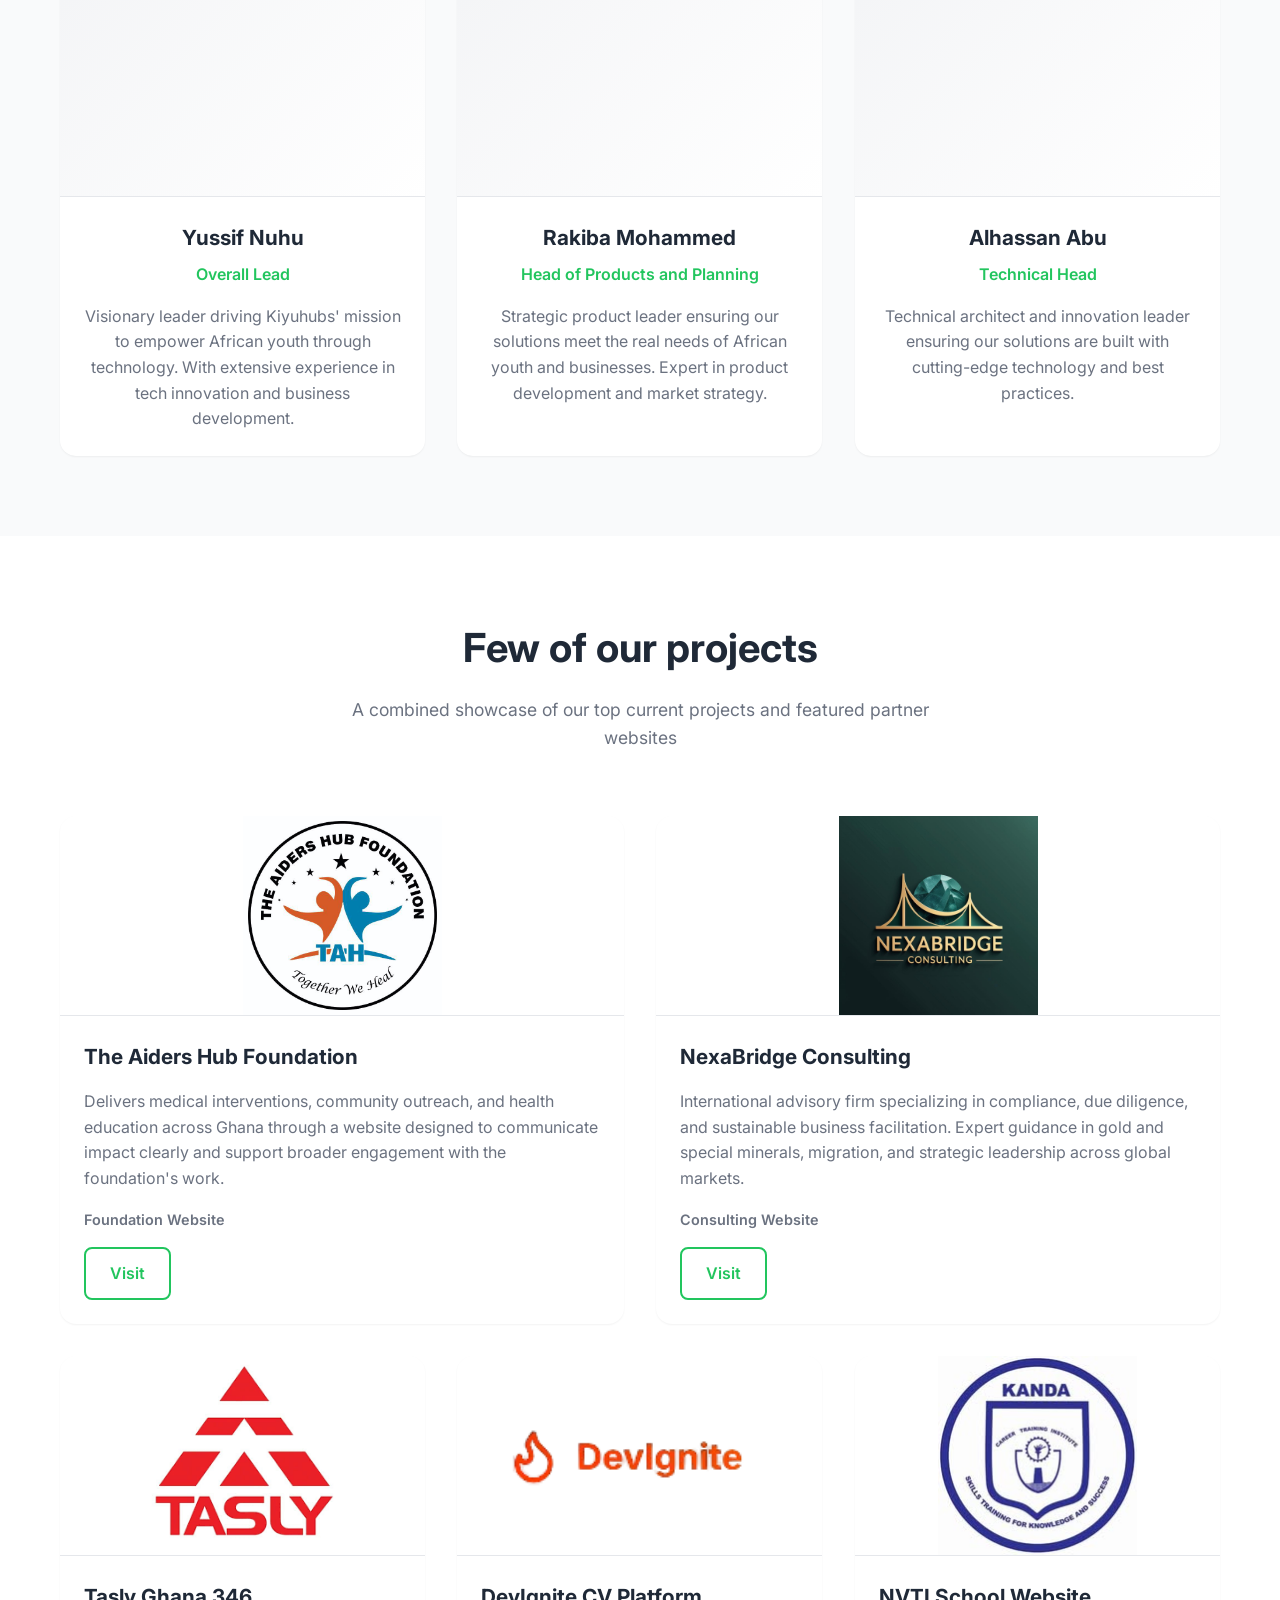
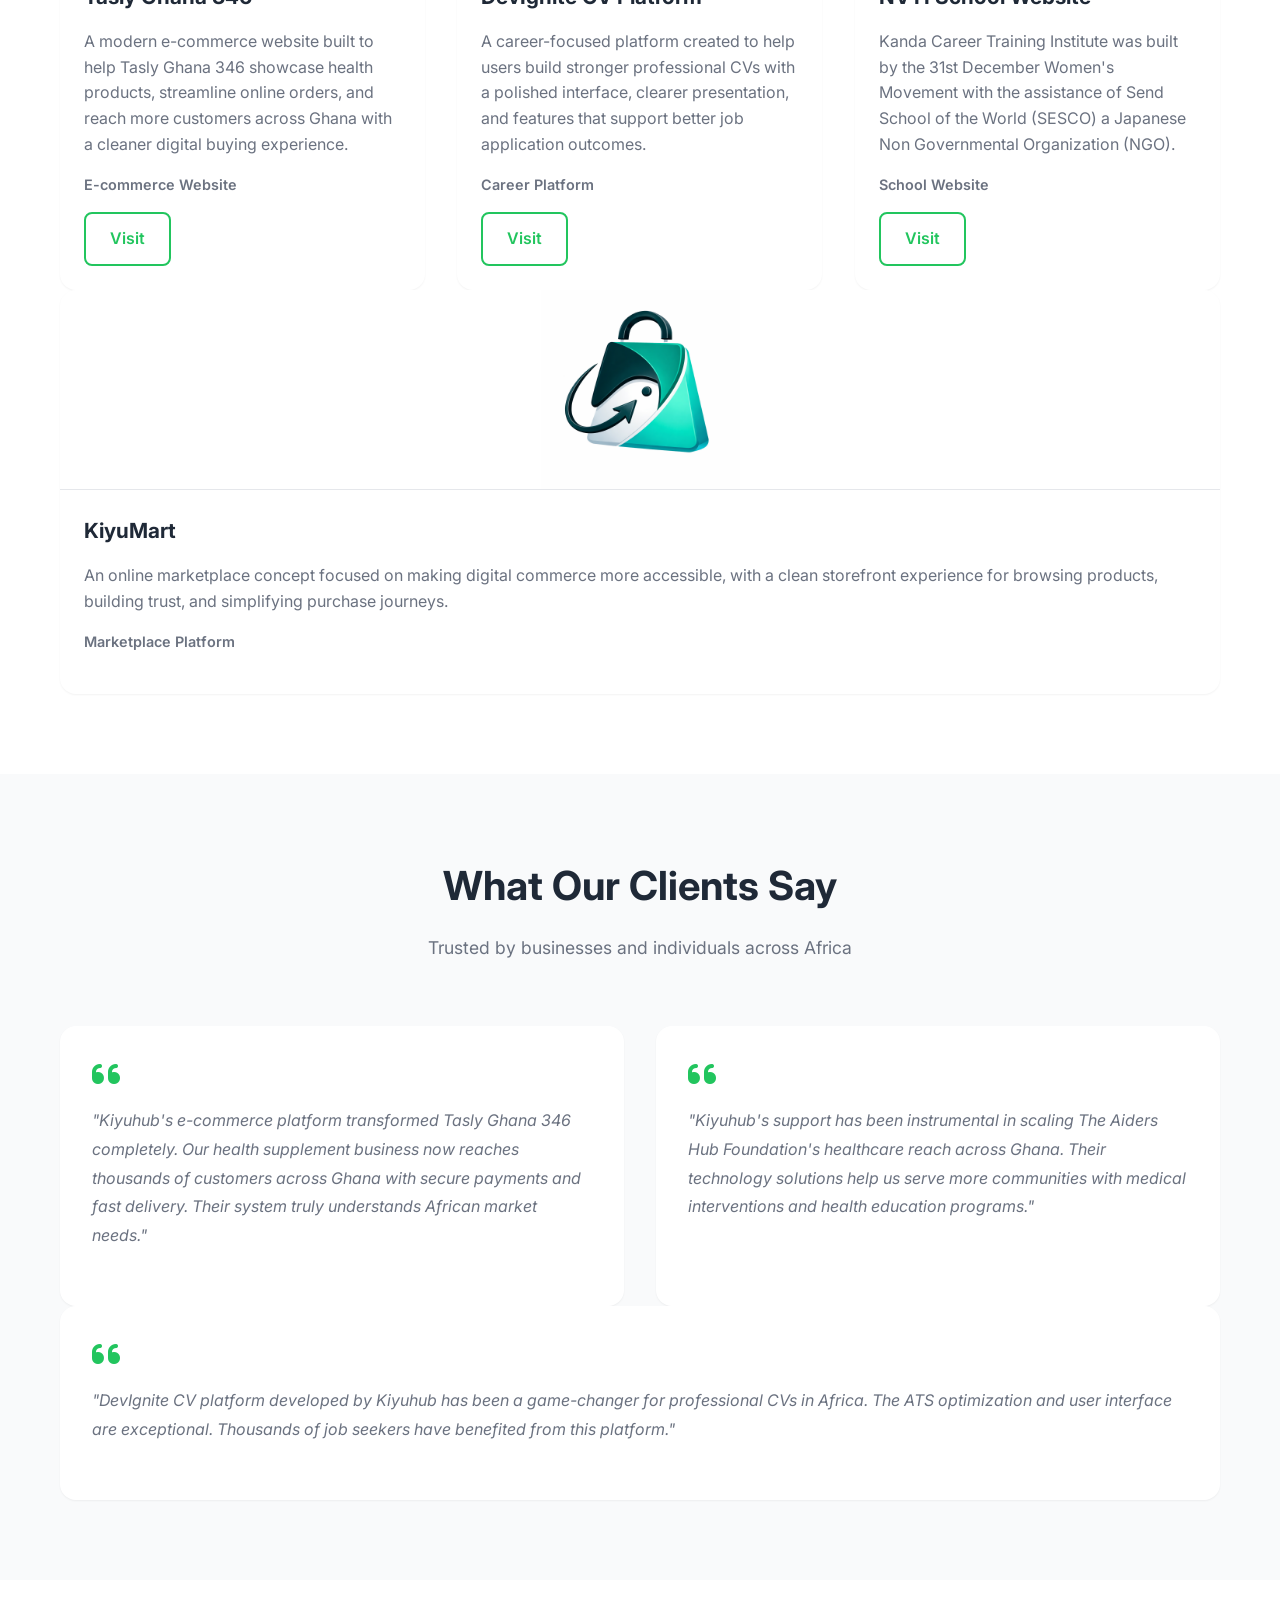
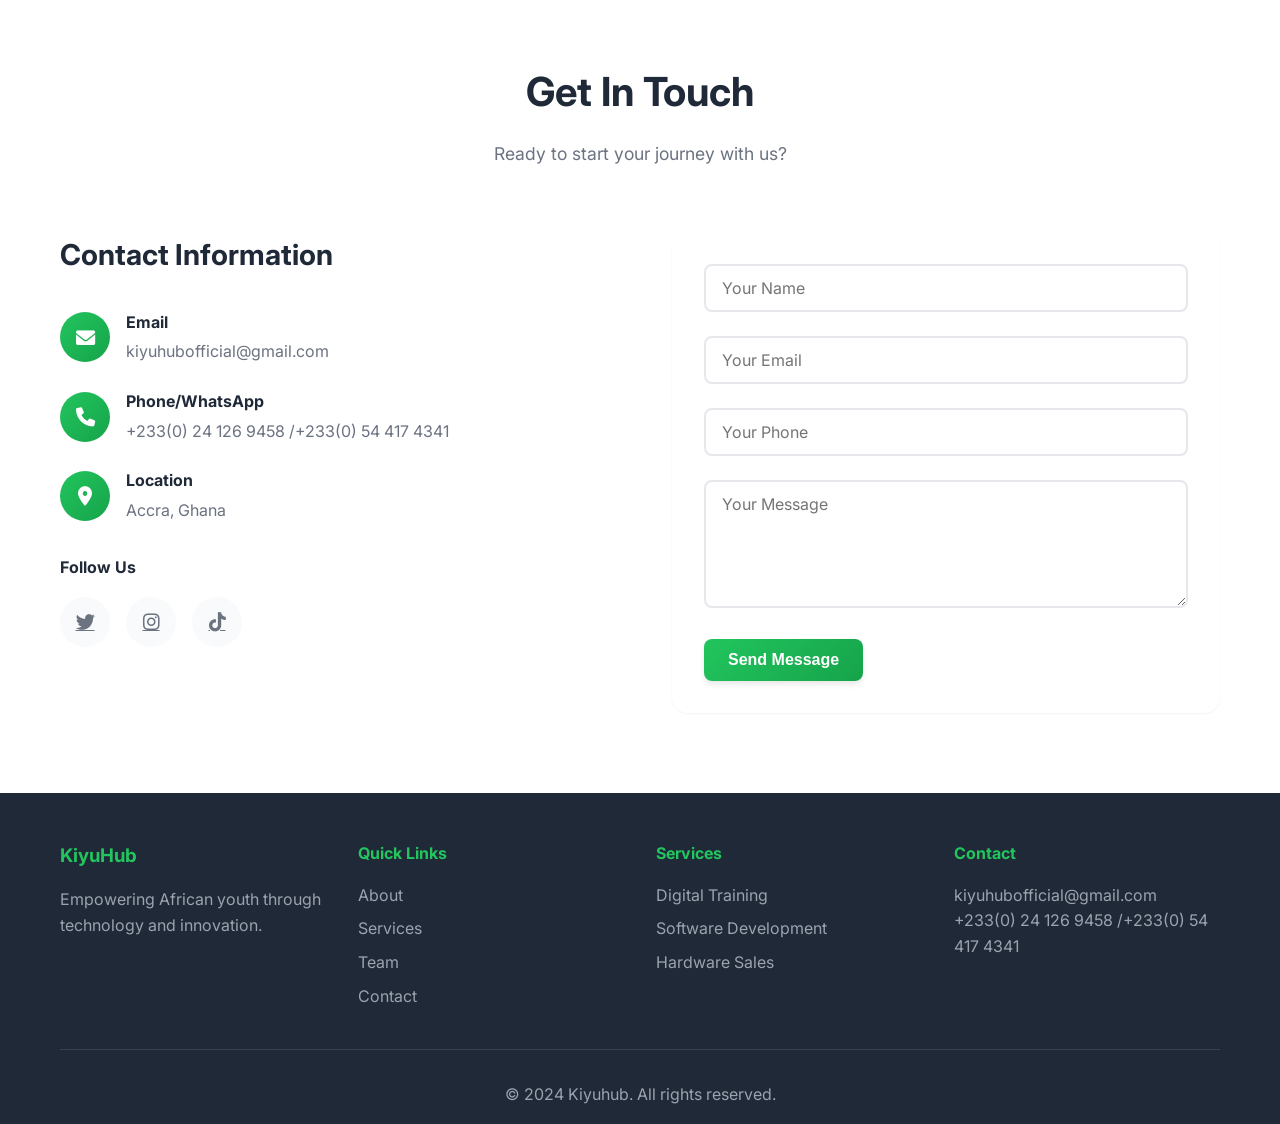
==== commit 1aa394b6: "Update index.html" ====
--- a/index.html
+++ b/index.html
@@ -337,6 +337,7 @@
                         <p>"Kiyuhub's support has been instrumental in scaling The Aiders Hub Foundation's healthcare reach across Ghana. Their technology solutions help us serve more communities with medical interventions and health education programs."</p>
                     </div>
                 </div>
+                </div>
                 <div class="testimonial-card">
                     <div class="testimonial-content">
                         <i class="fas fa-quote-left"></i>
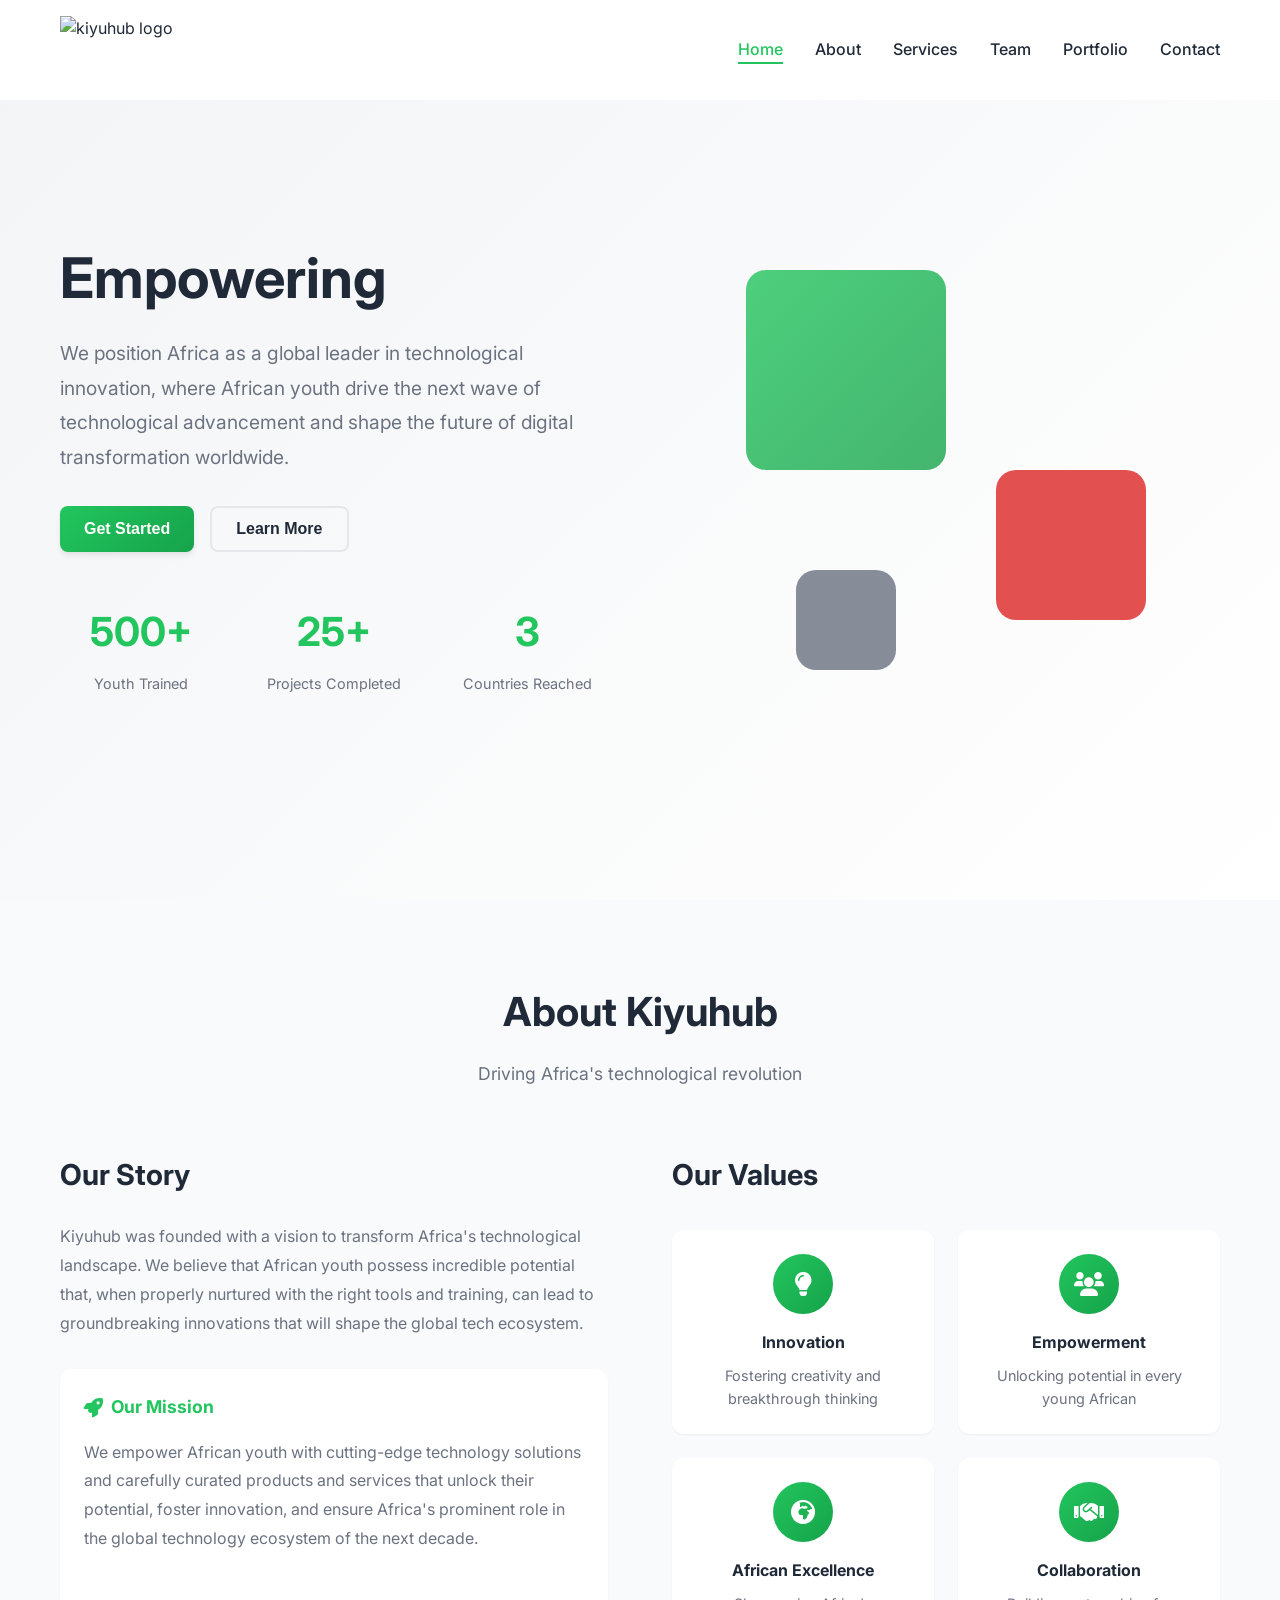
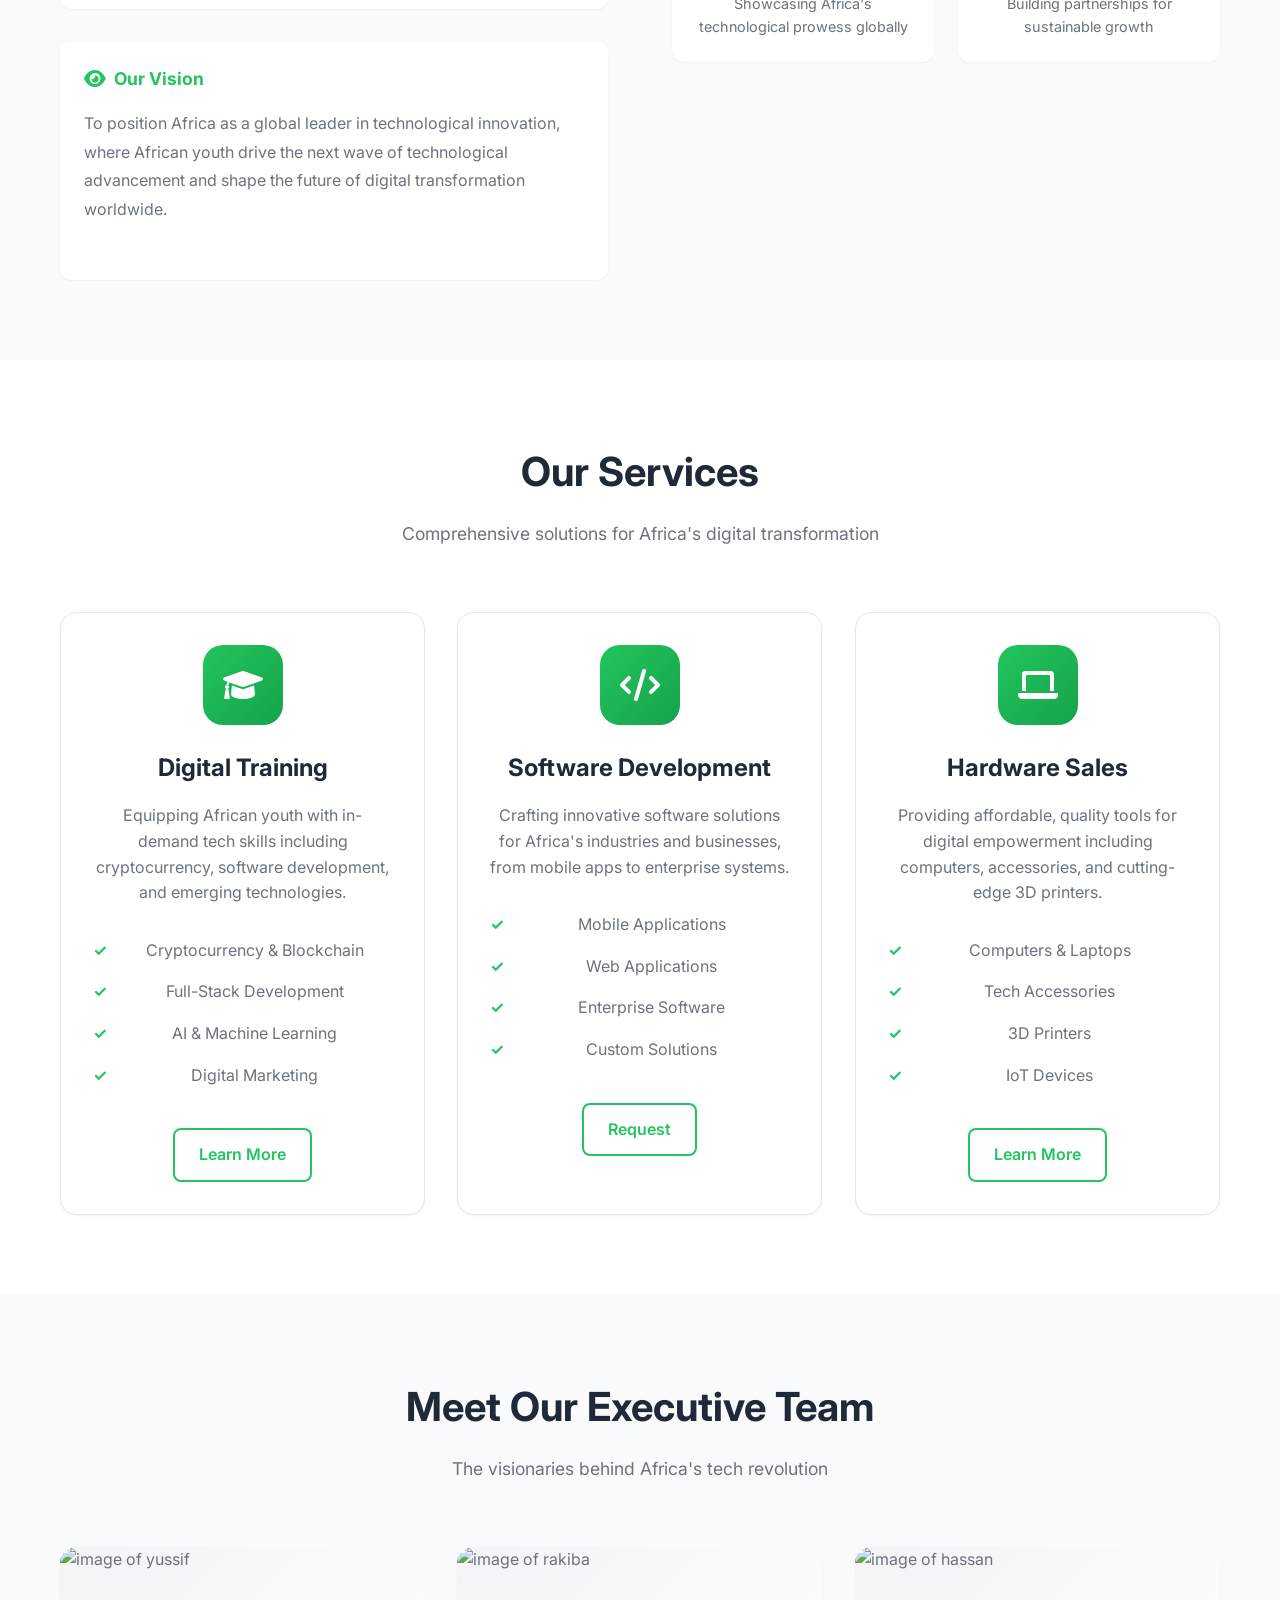
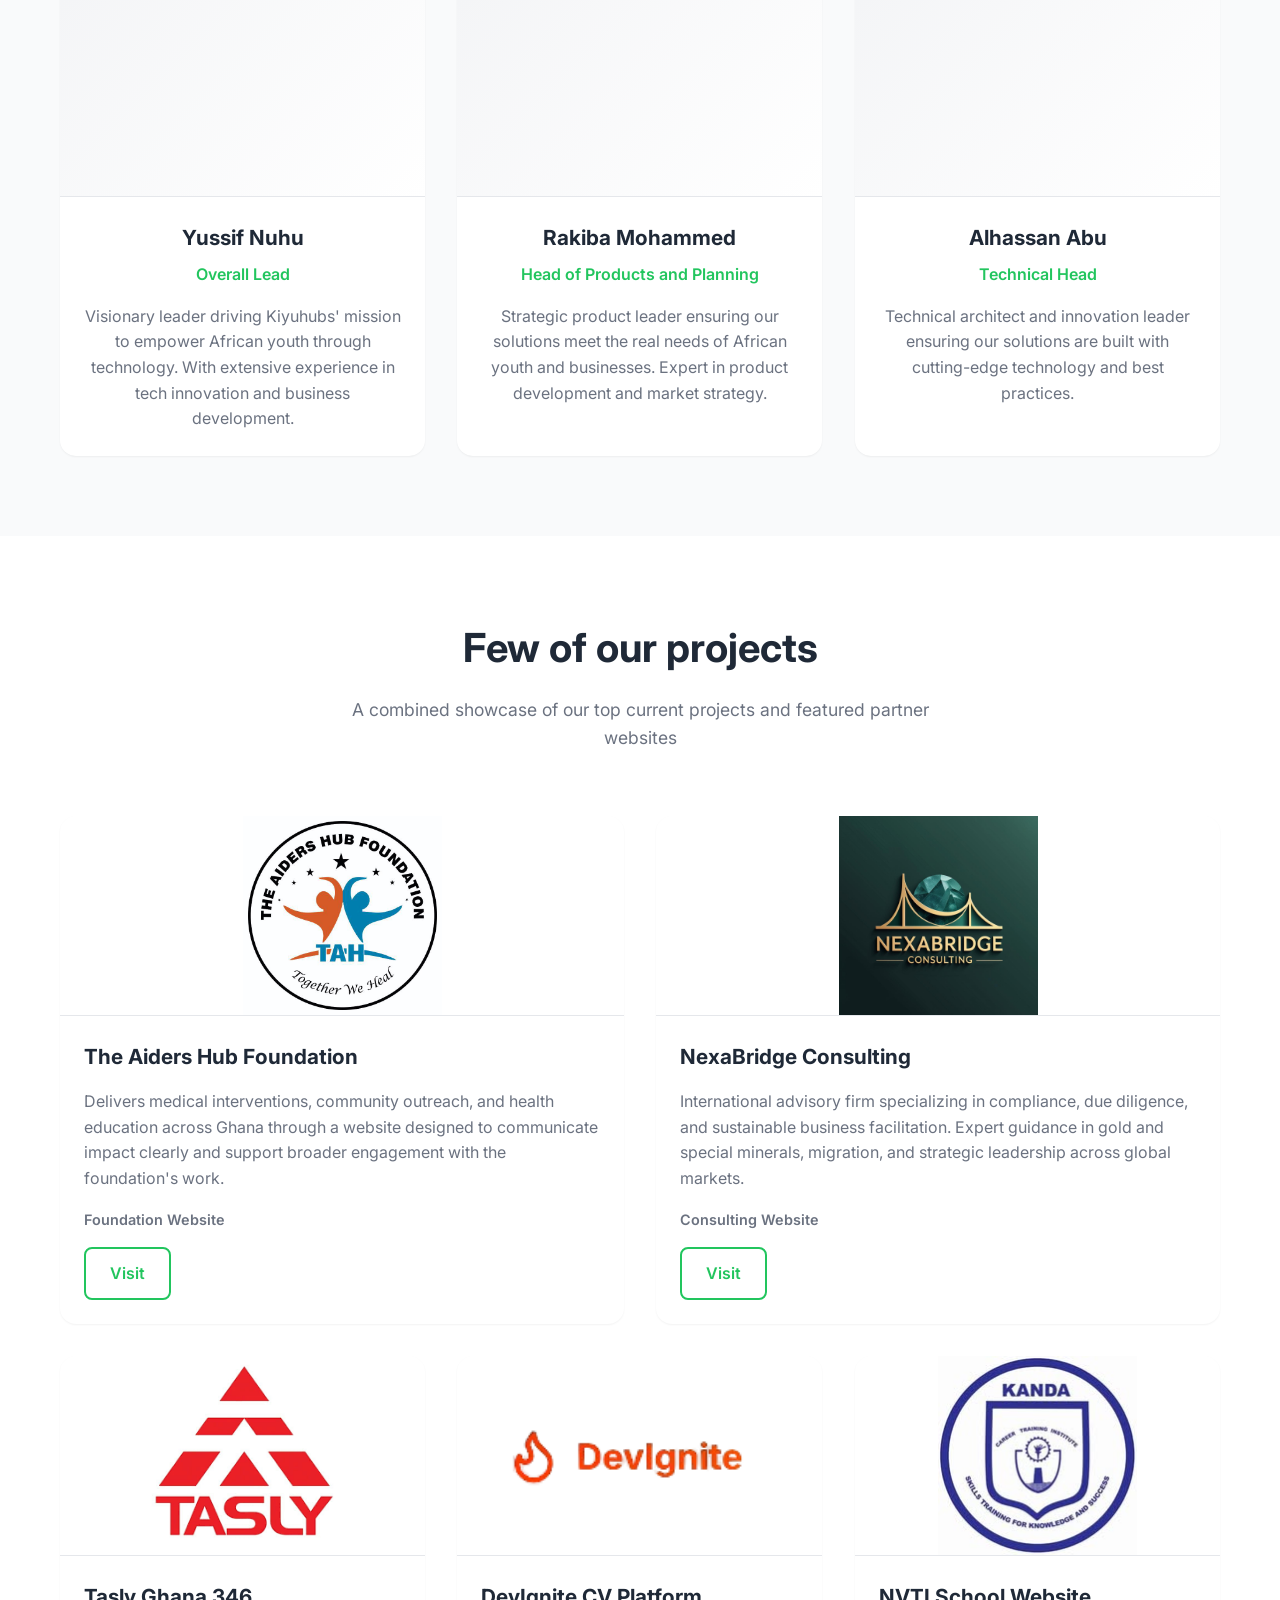
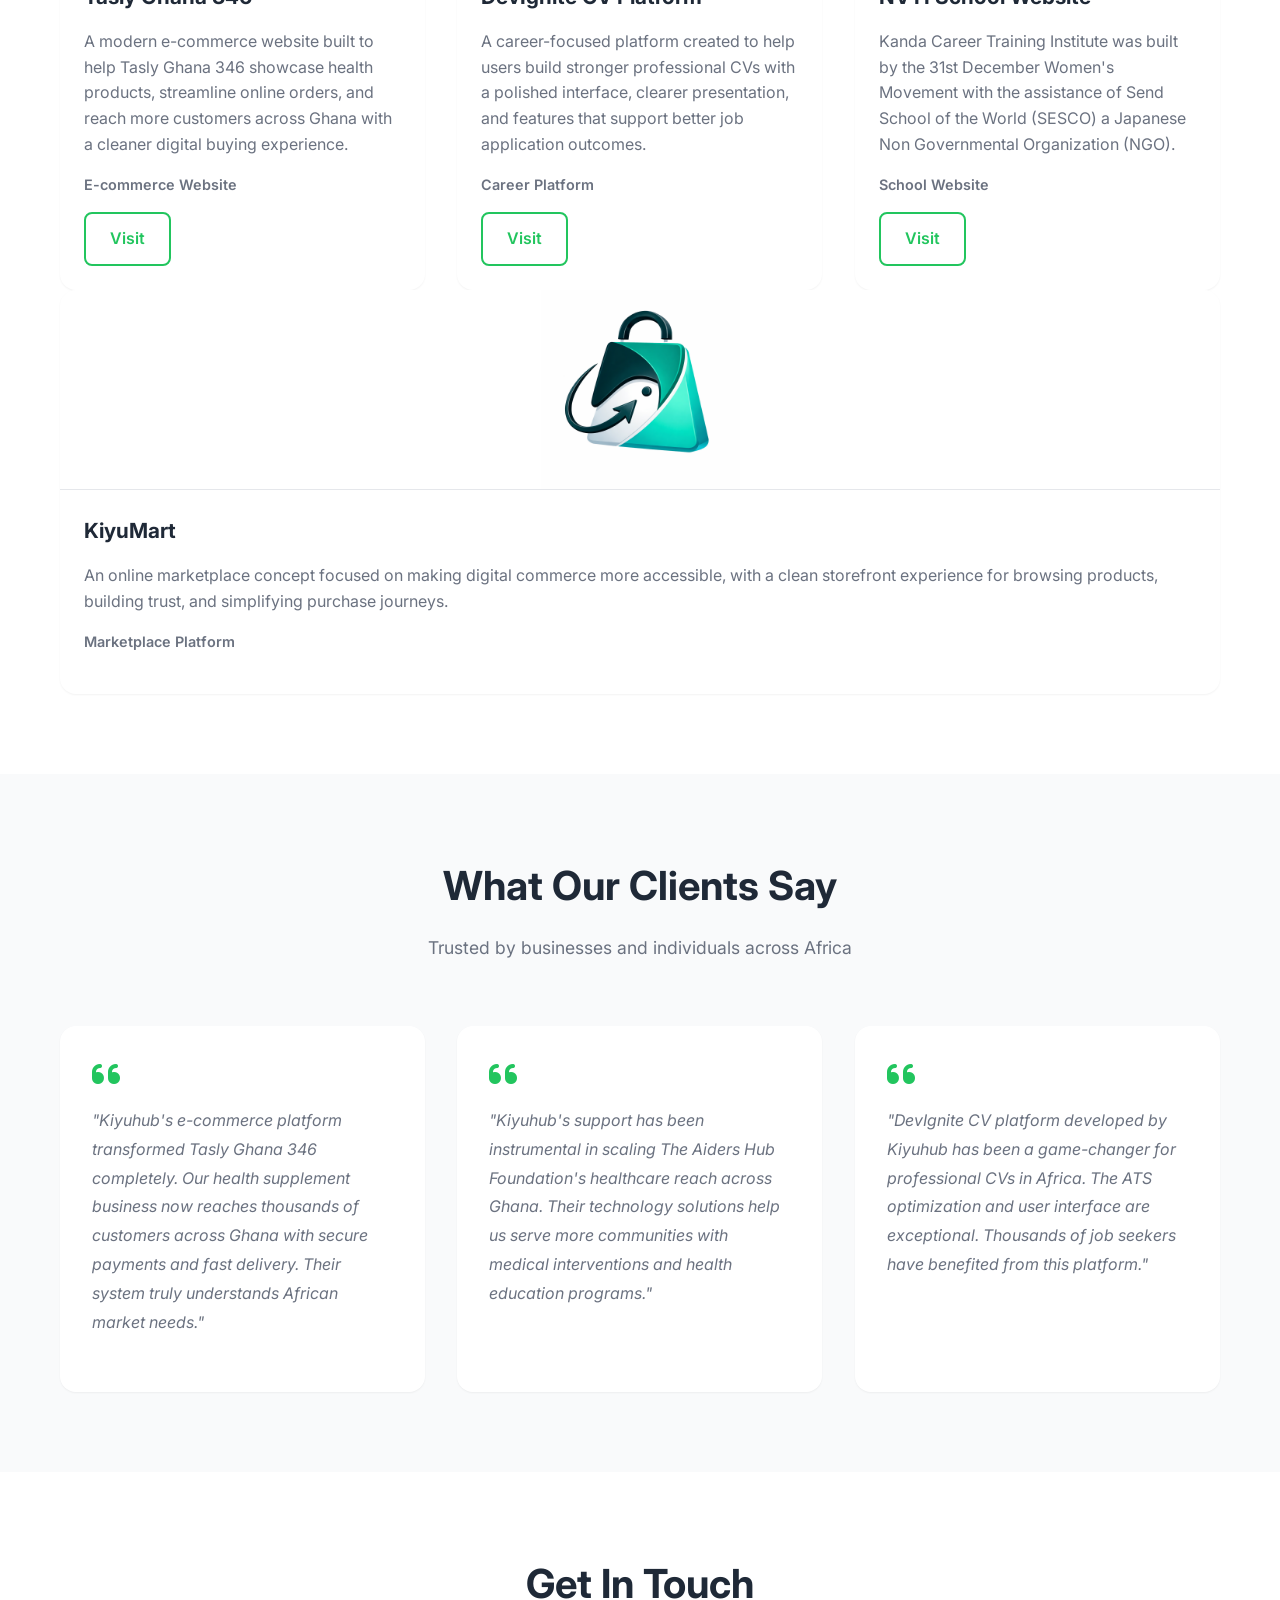
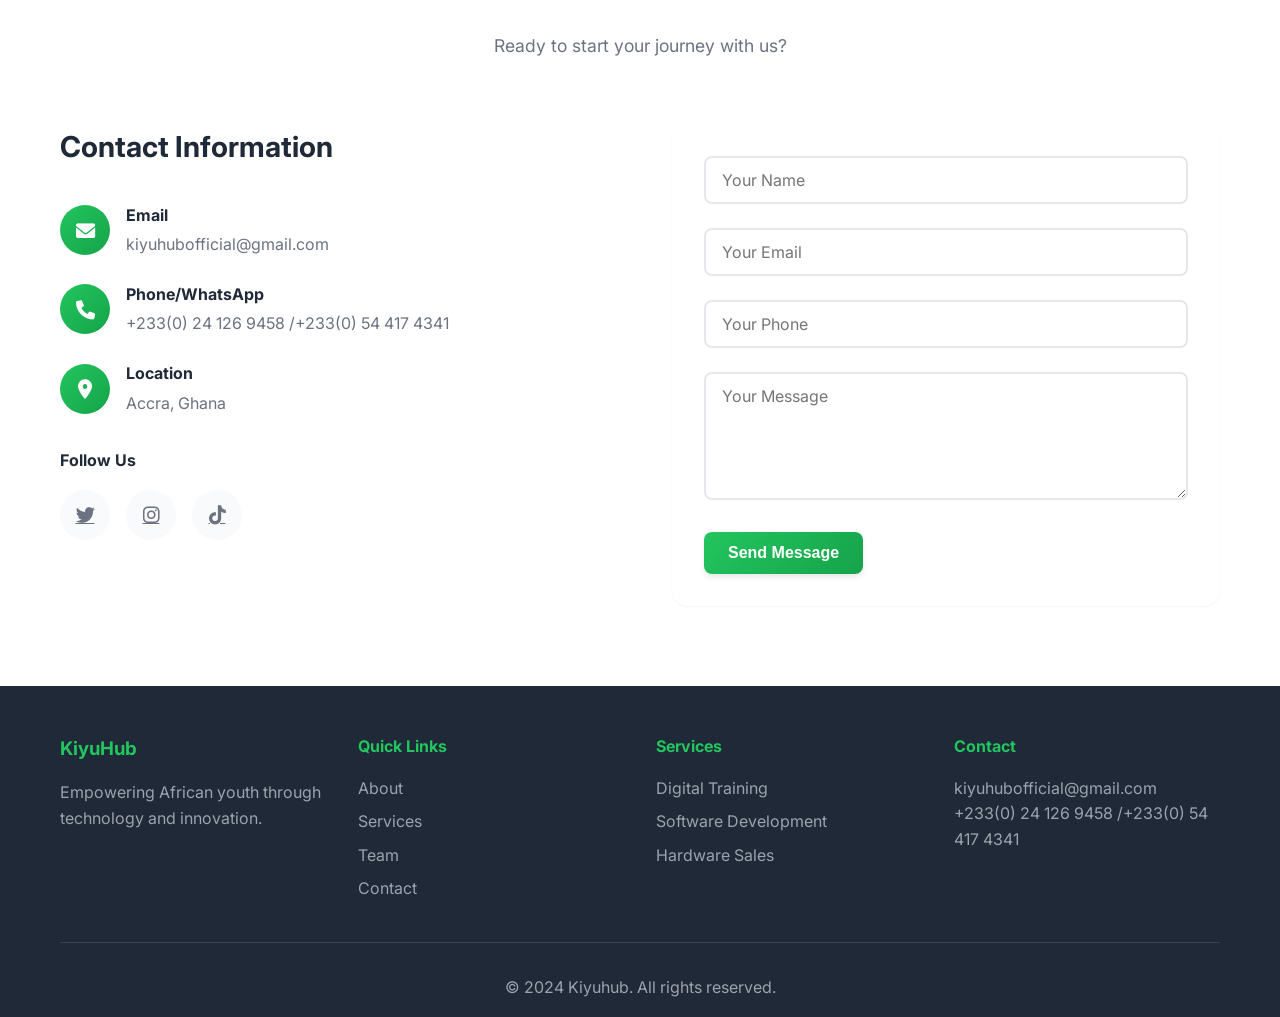
==== commit b132894e: "Update index.html" ====
--- a/index.html
+++ b/index.html
@@ -304,7 +304,7 @@
                         <a href="https://schoolwebsite-aqnr.onrender.com/" target="_blank" rel="noopener noreferrer" class="btn btn-outline">Visit</a>
                     </div>
                 </div>
-                </div>
+            </div>
                 <div class="portfolio-item">
                     <img src="images/kiyumart logo.png" alt="KiyuMart" class="portfolio-image" style="object-fit: contain; object-position: center;">
                     <div class="portfolio-info">
@@ -336,7 +336,6 @@
                         <i class="fas fa-quote-left"></i>
                         <p>"Kiyuhub's support has been instrumental in scaling The Aiders Hub Foundation's healthcare reach across Ghana. Their technology solutions help us serve more communities with medical interventions and health education programs."</p>
                     </div>
-                </div>
                 </div>
                 <div class="testimonial-card">
                     <div class="testimonial-content">
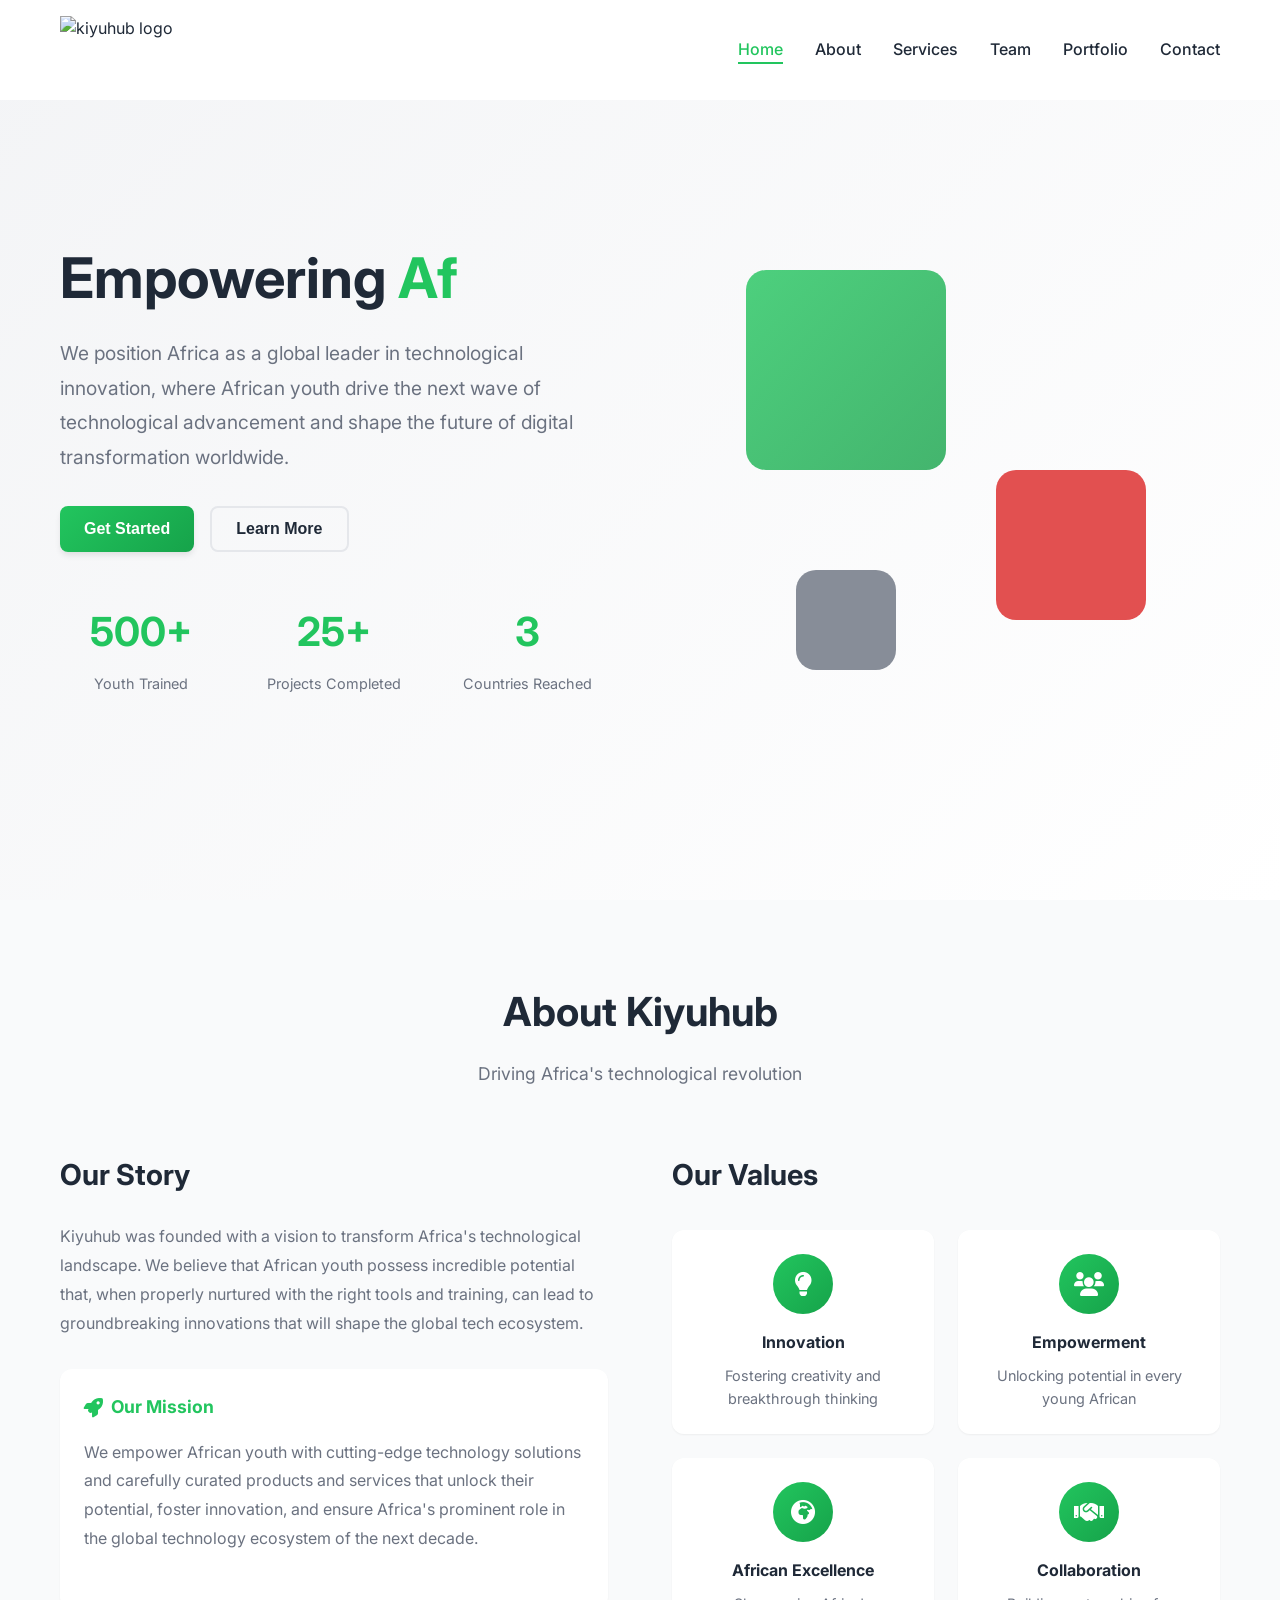
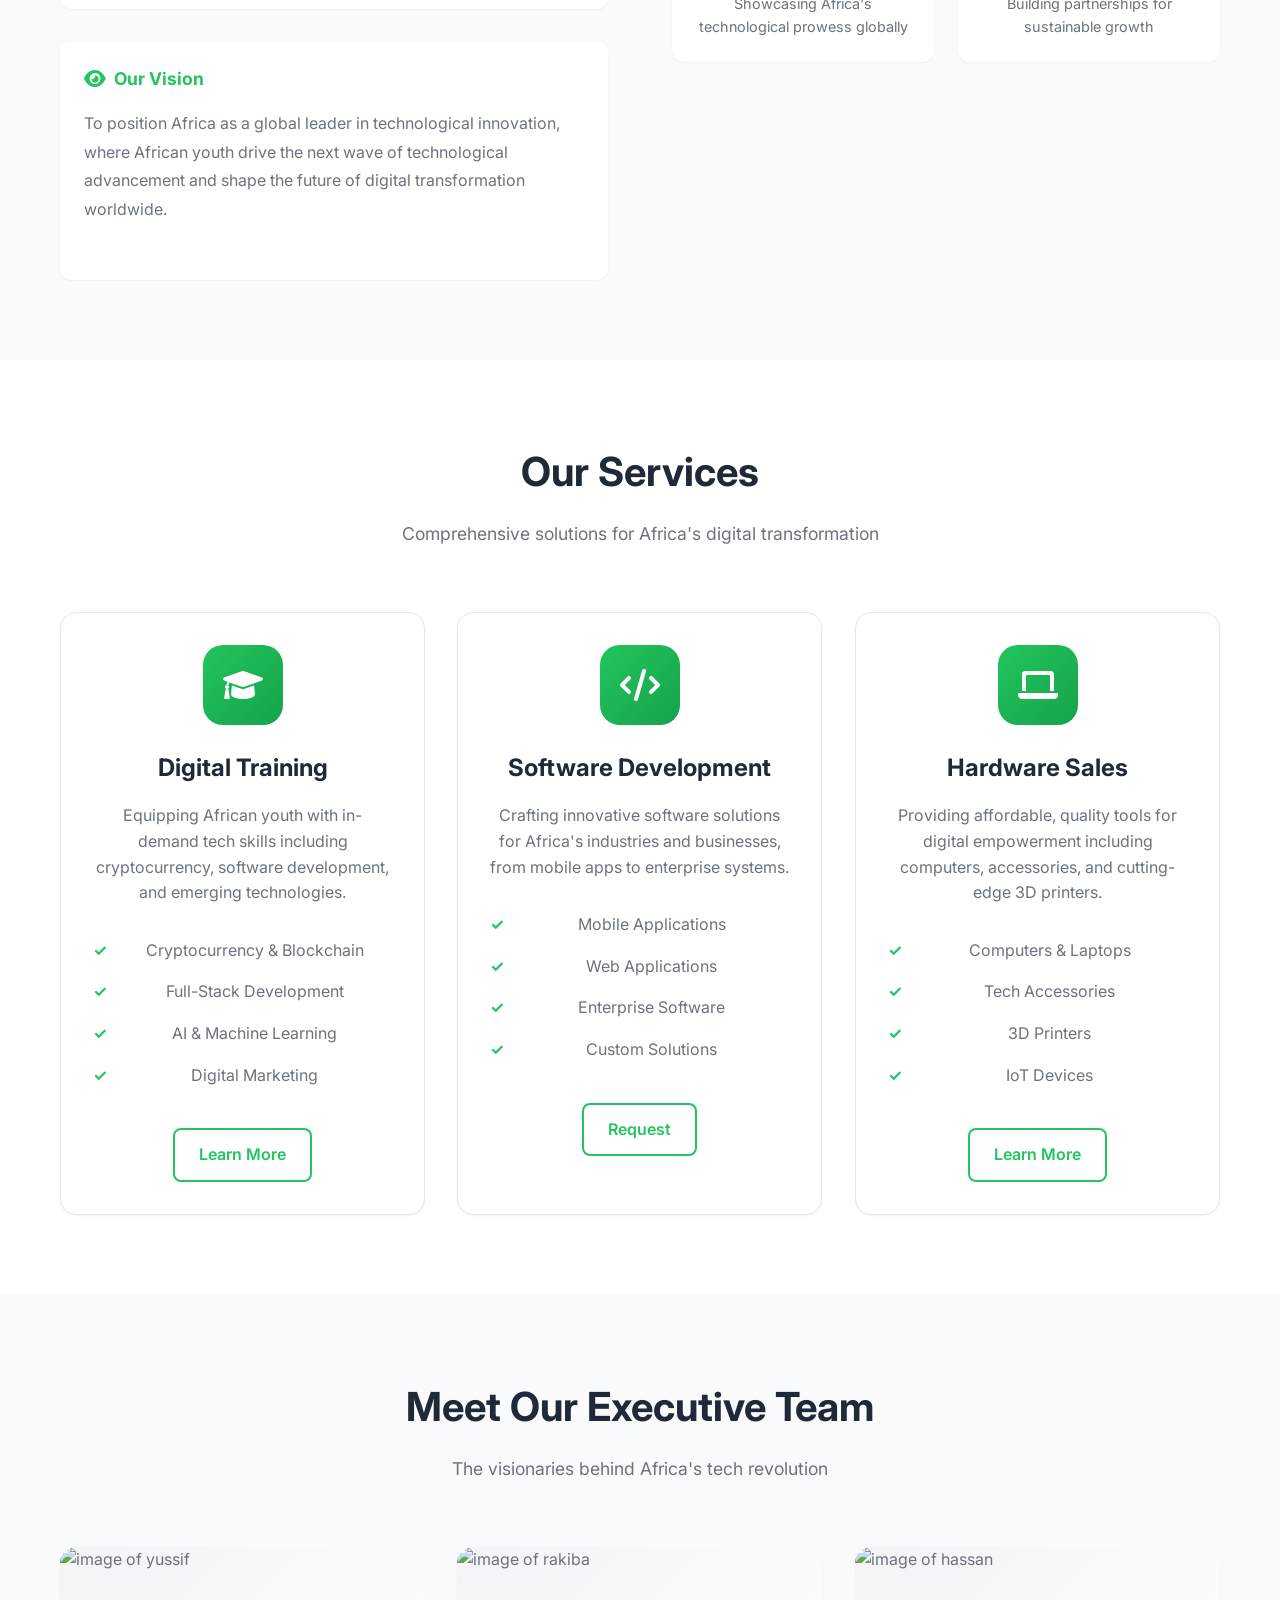
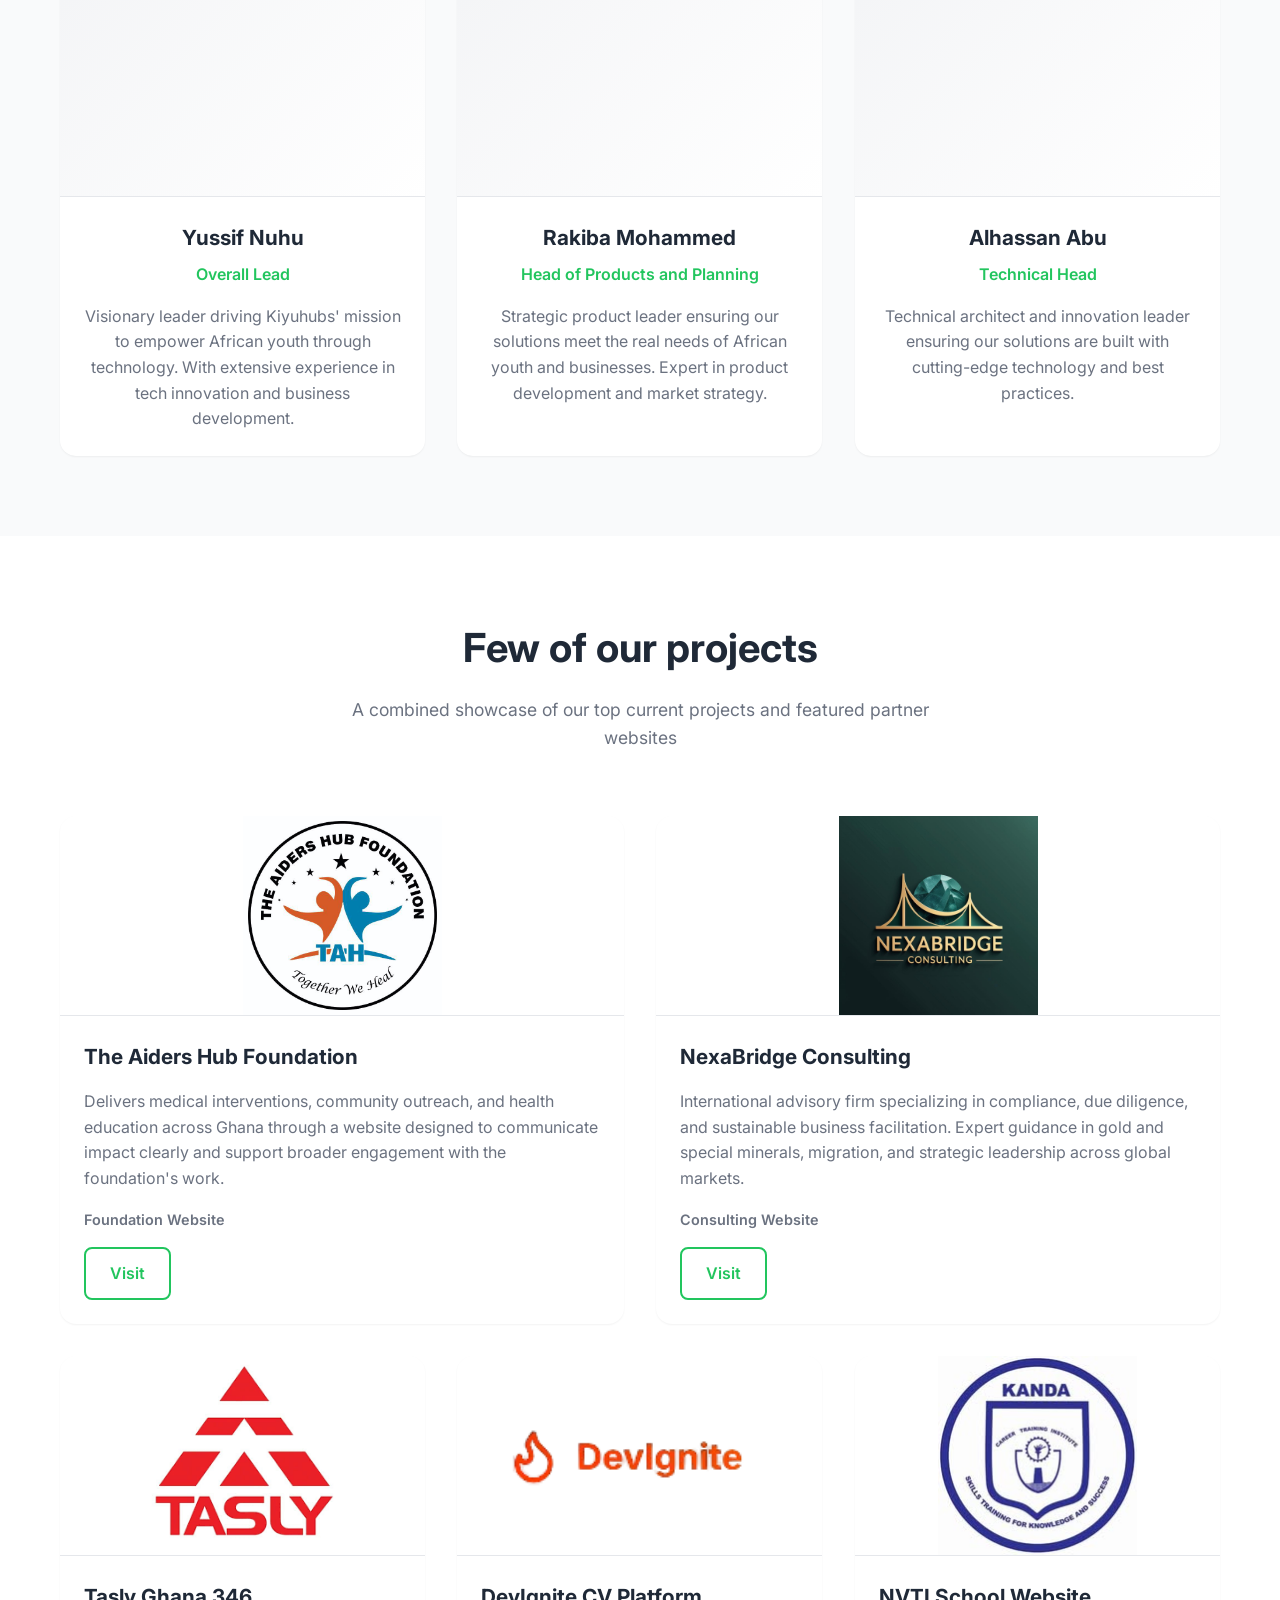
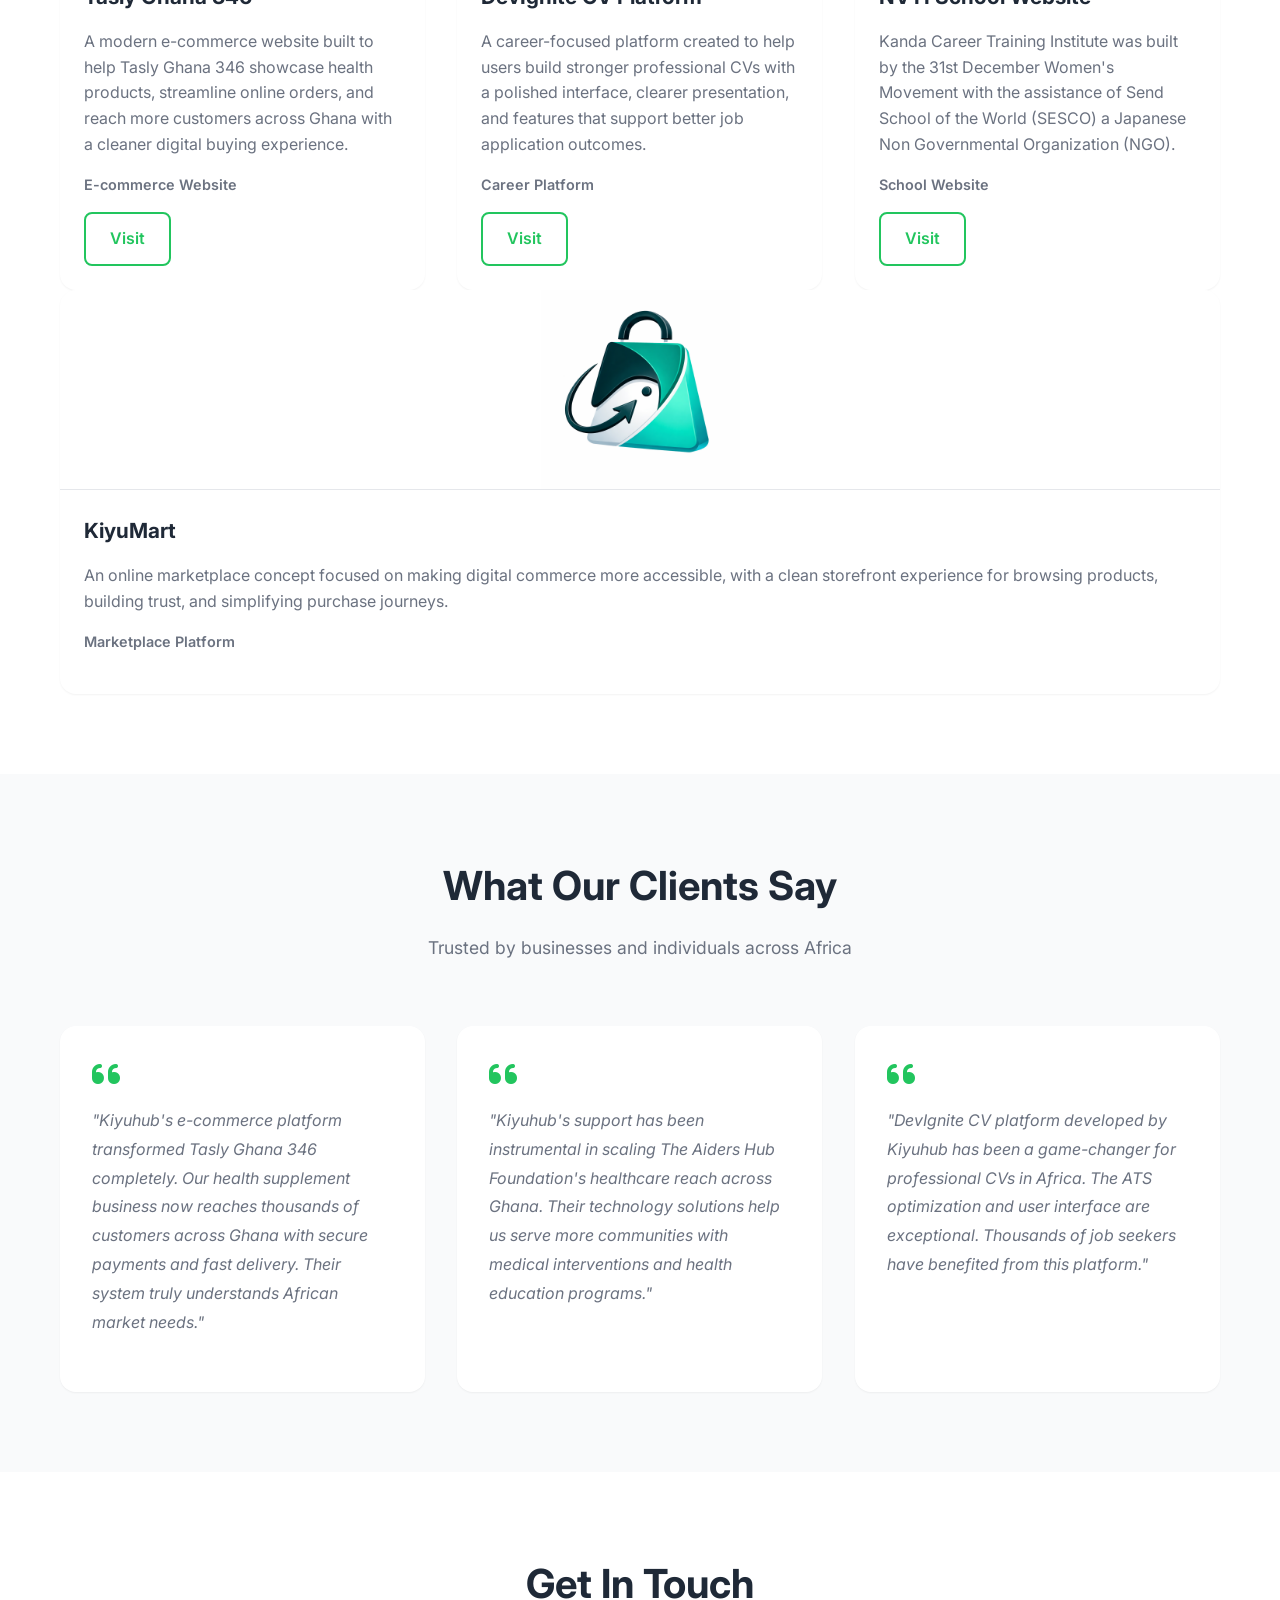
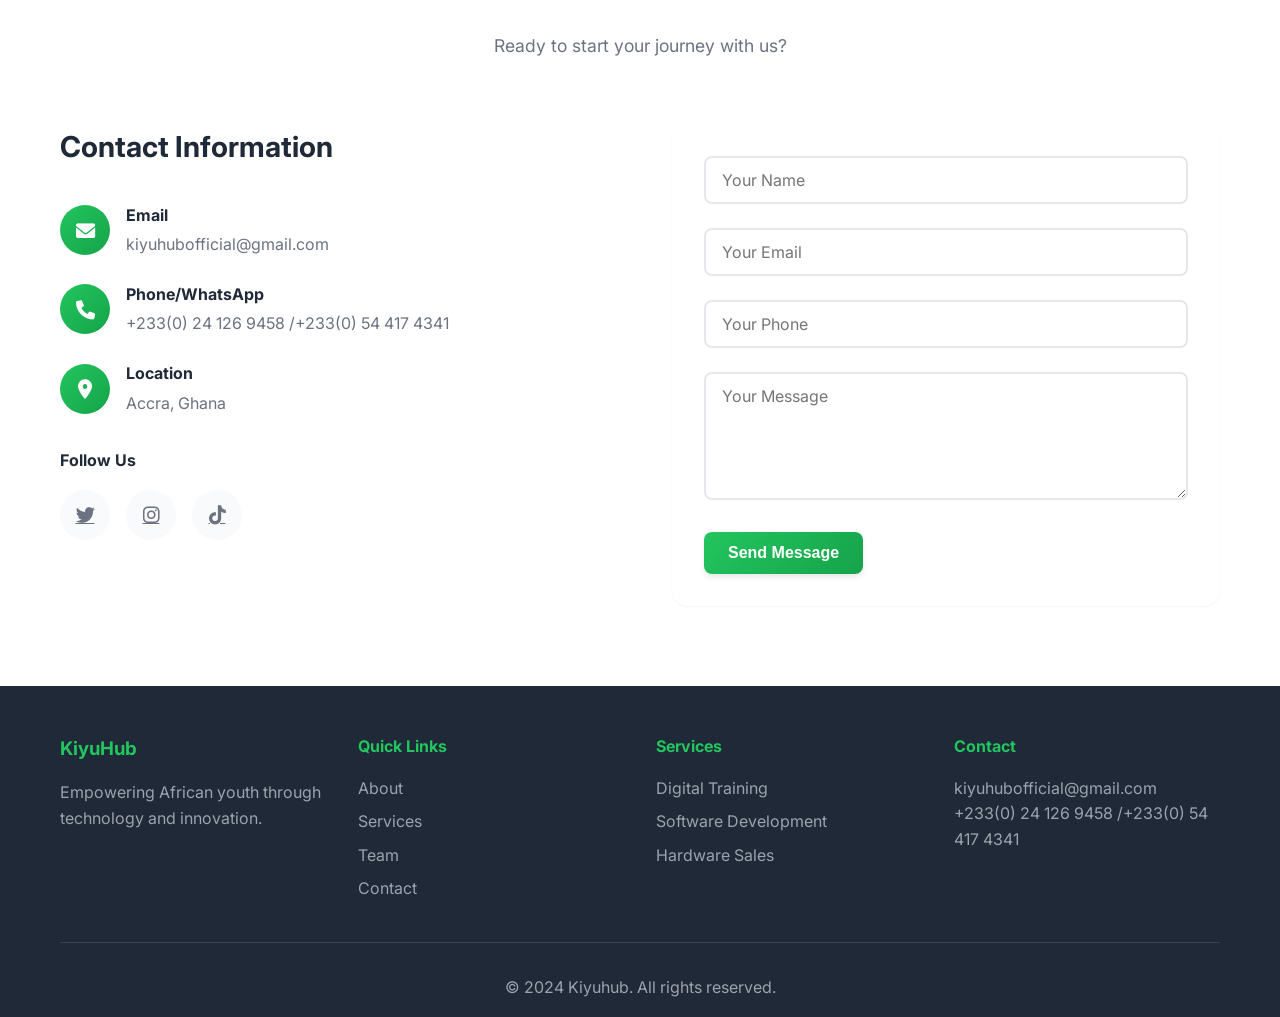
==== commit cb39eaad: "Update index.html" ====
--- a/index.html
+++ b/index.html
@@ -314,7 +314,6 @@
                     </div>
                 </div>
             </div>
-        </div>
     </section>
 
     <!-- Testimonials Section -->
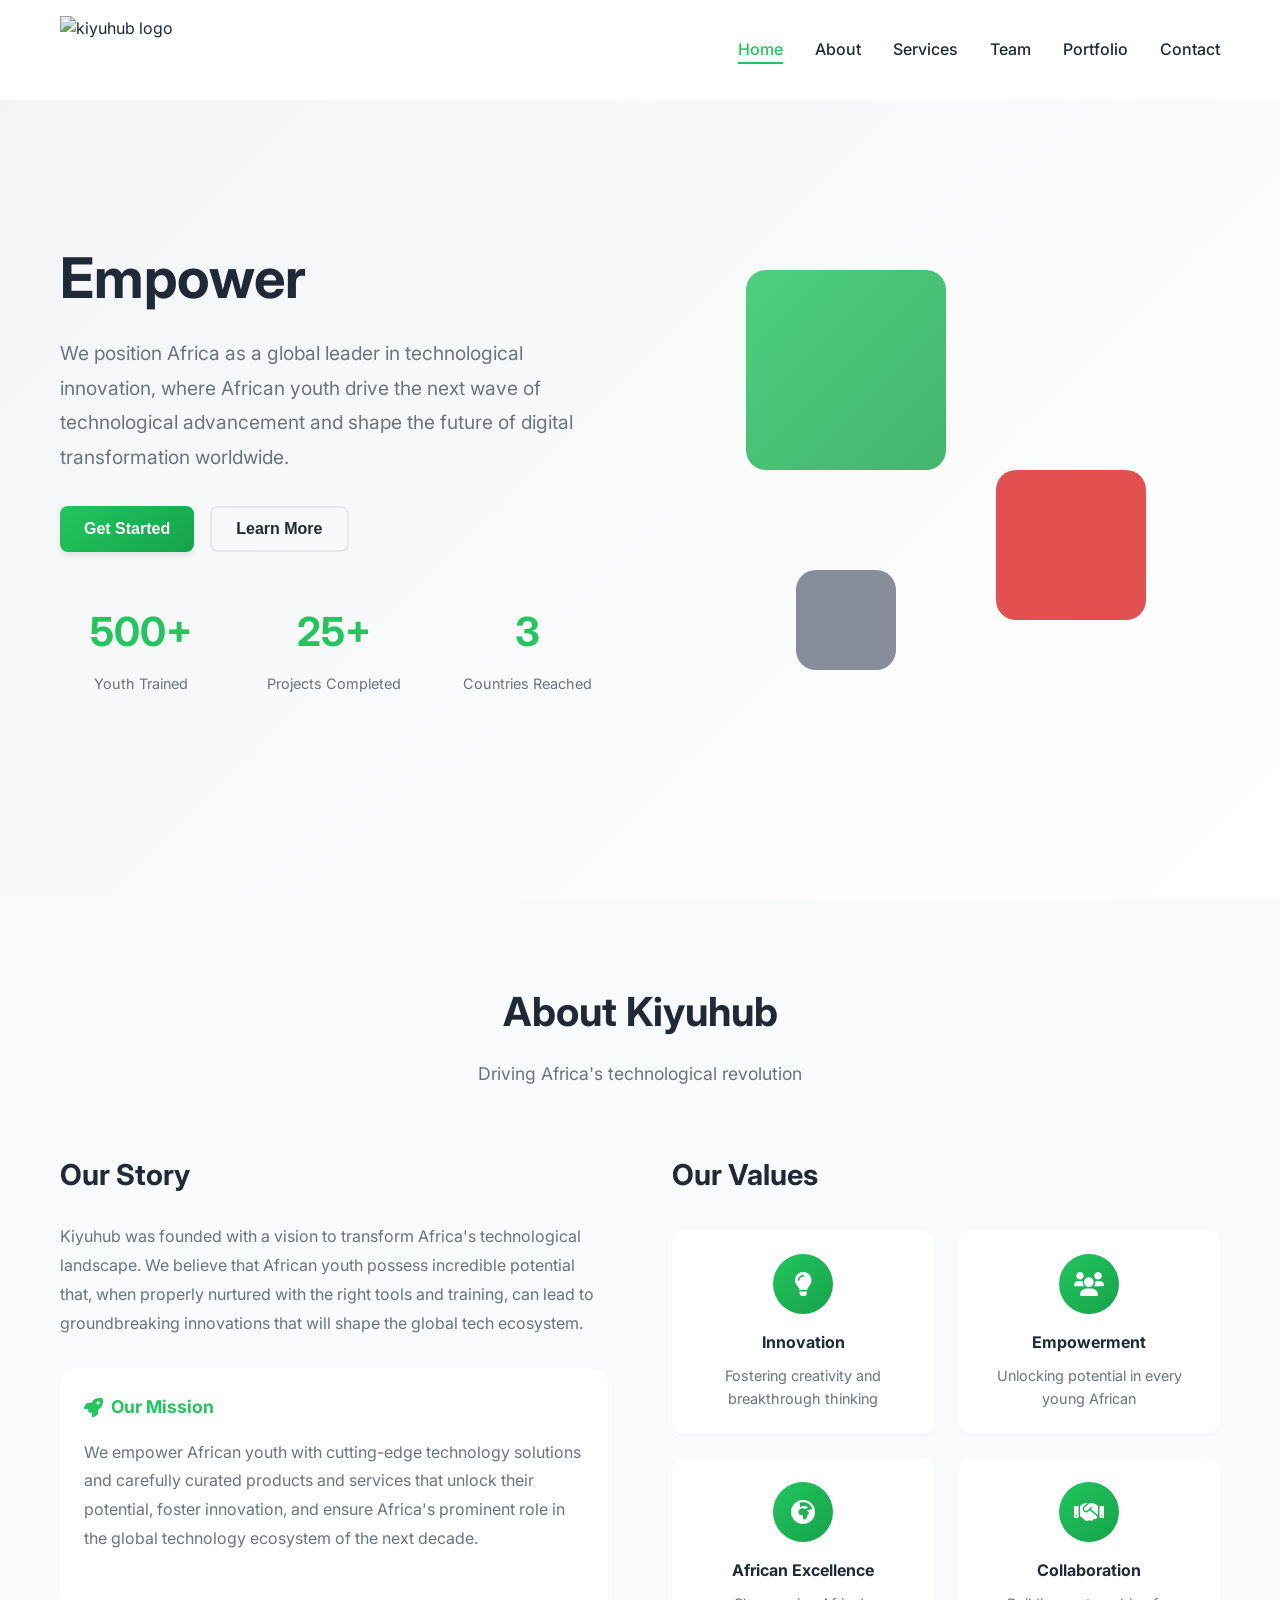
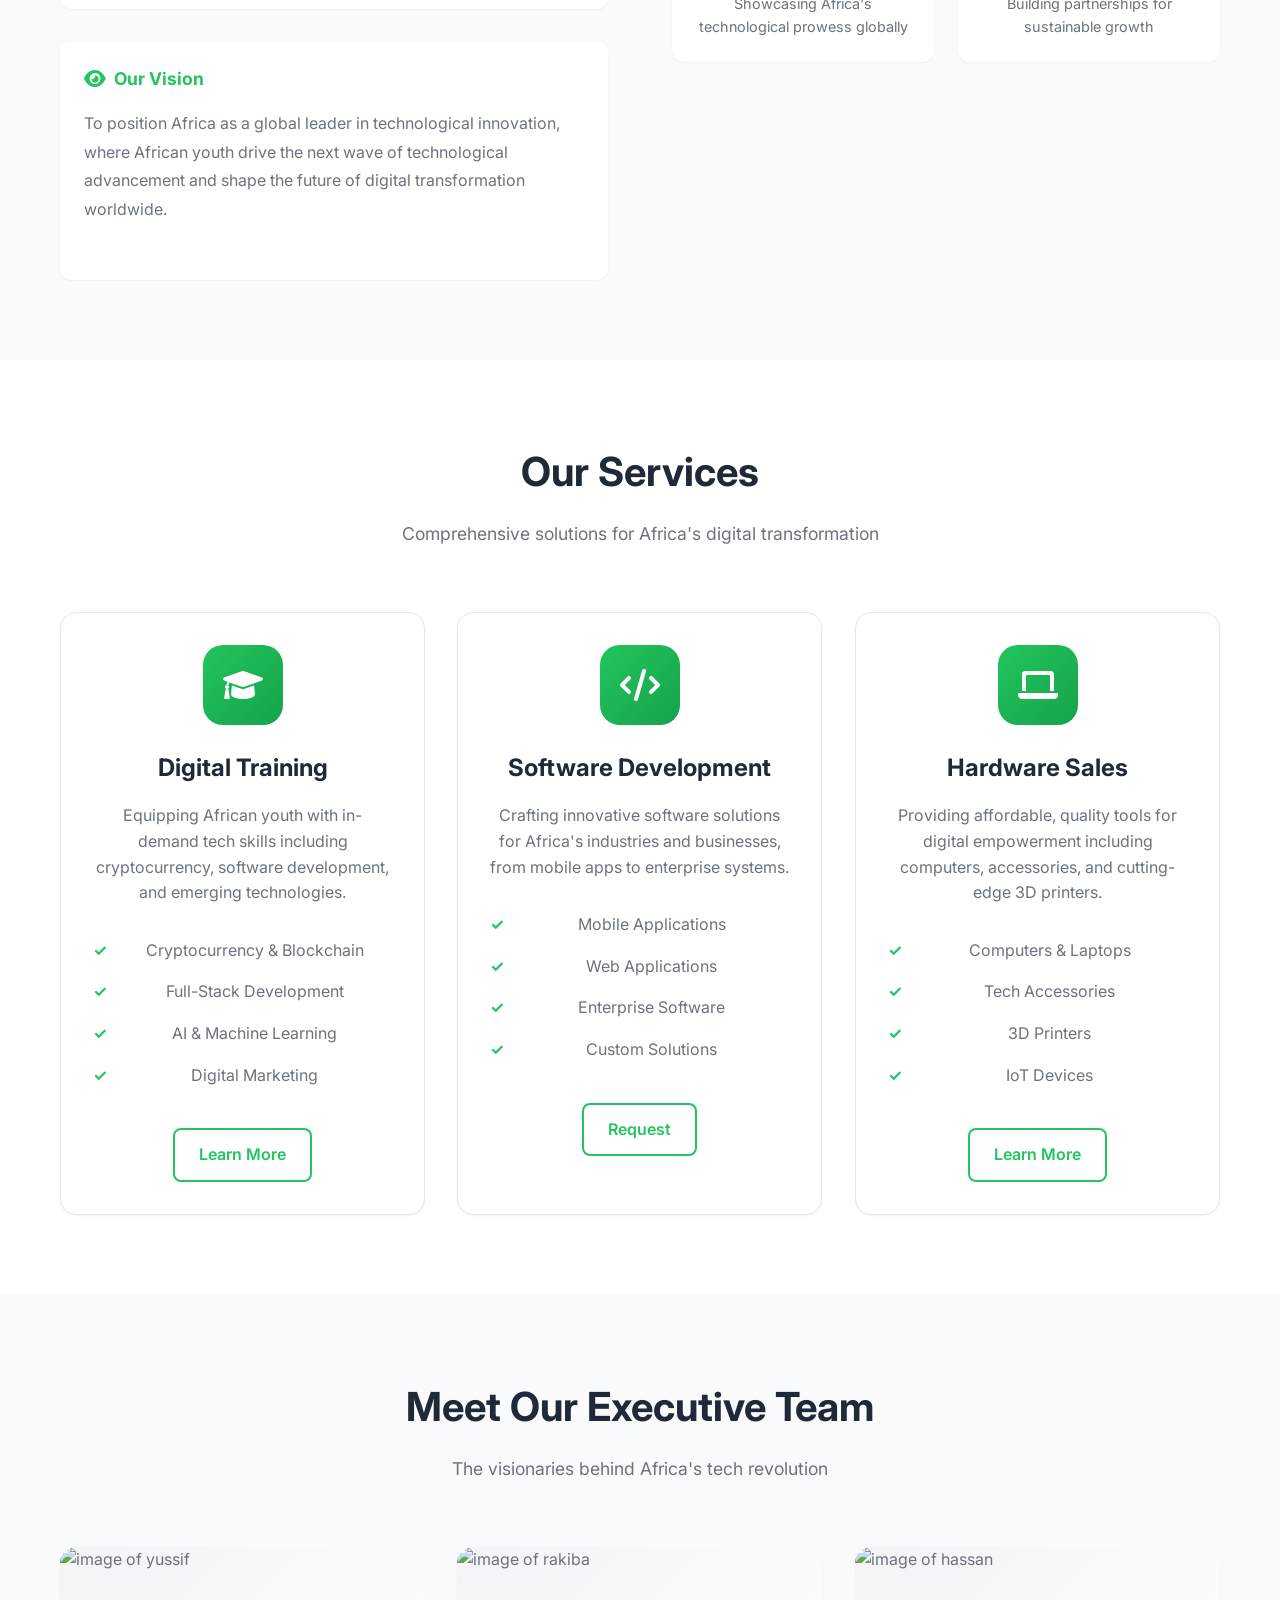
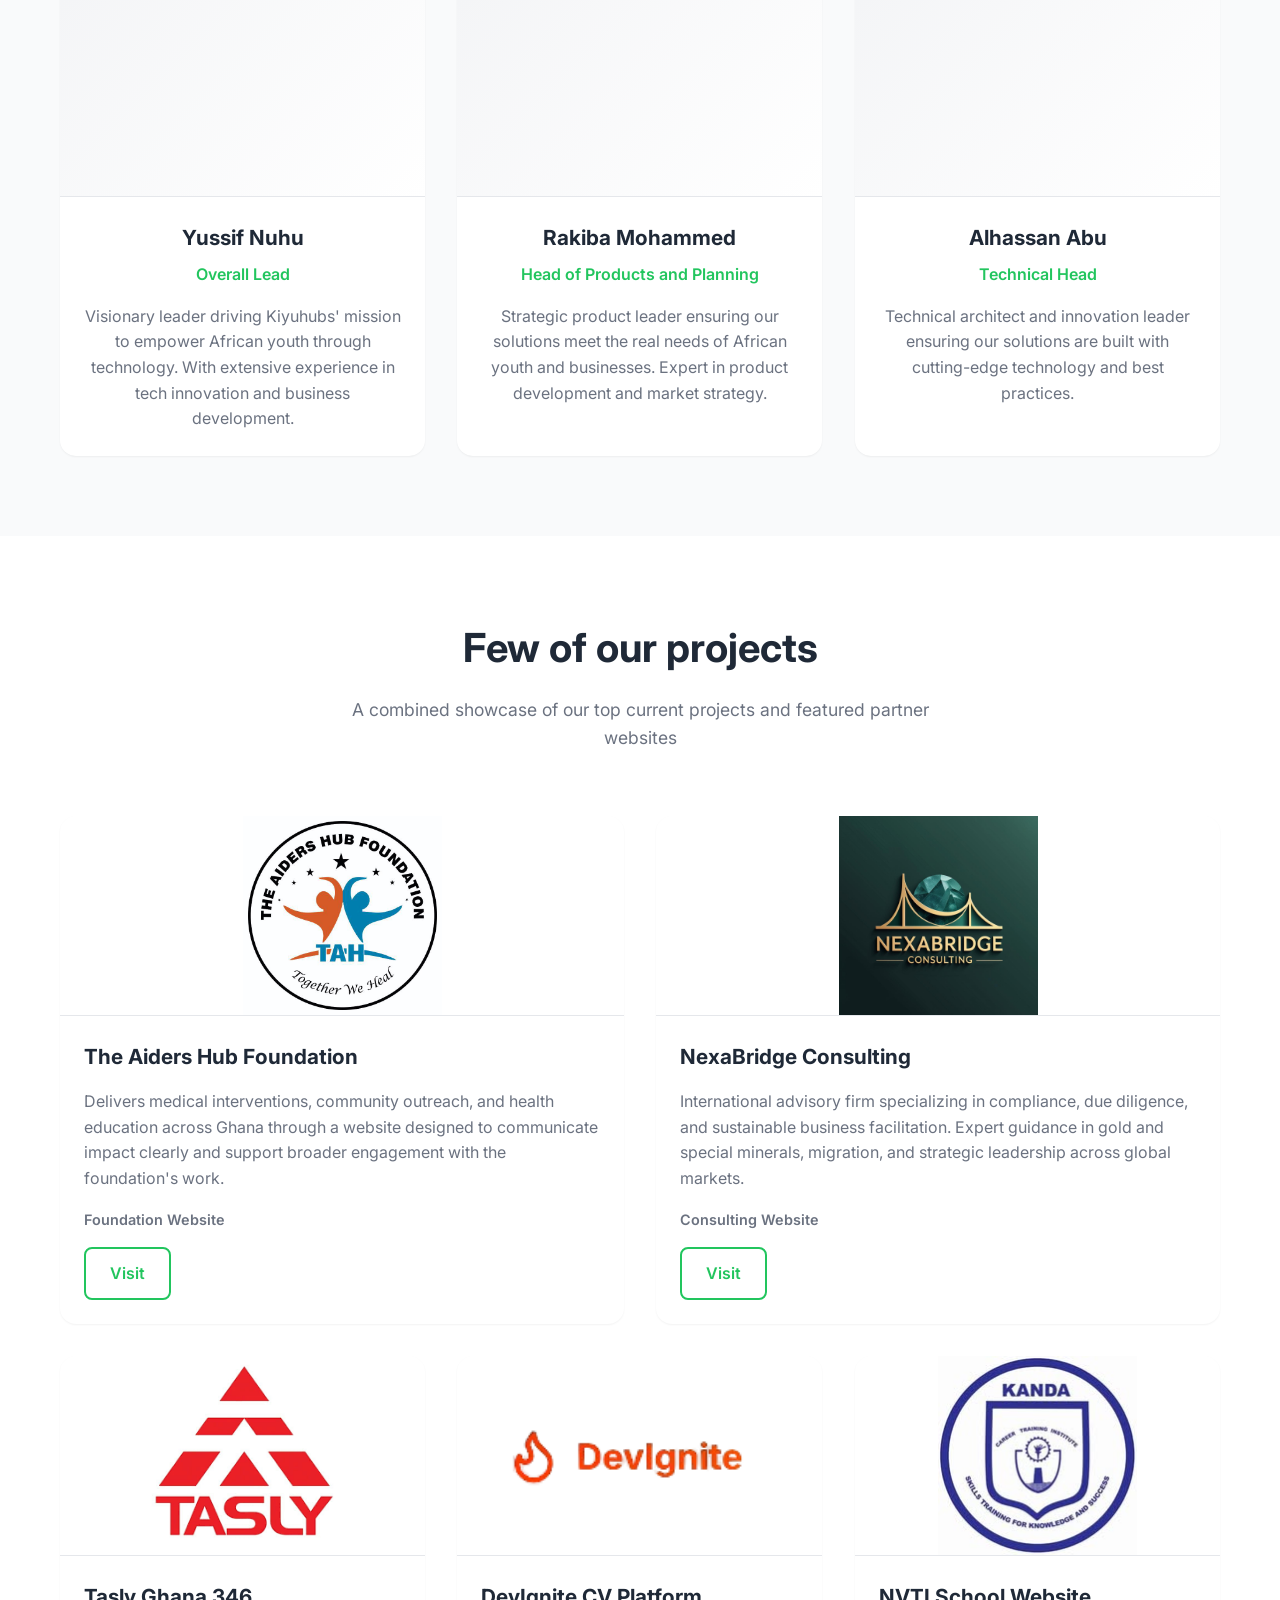
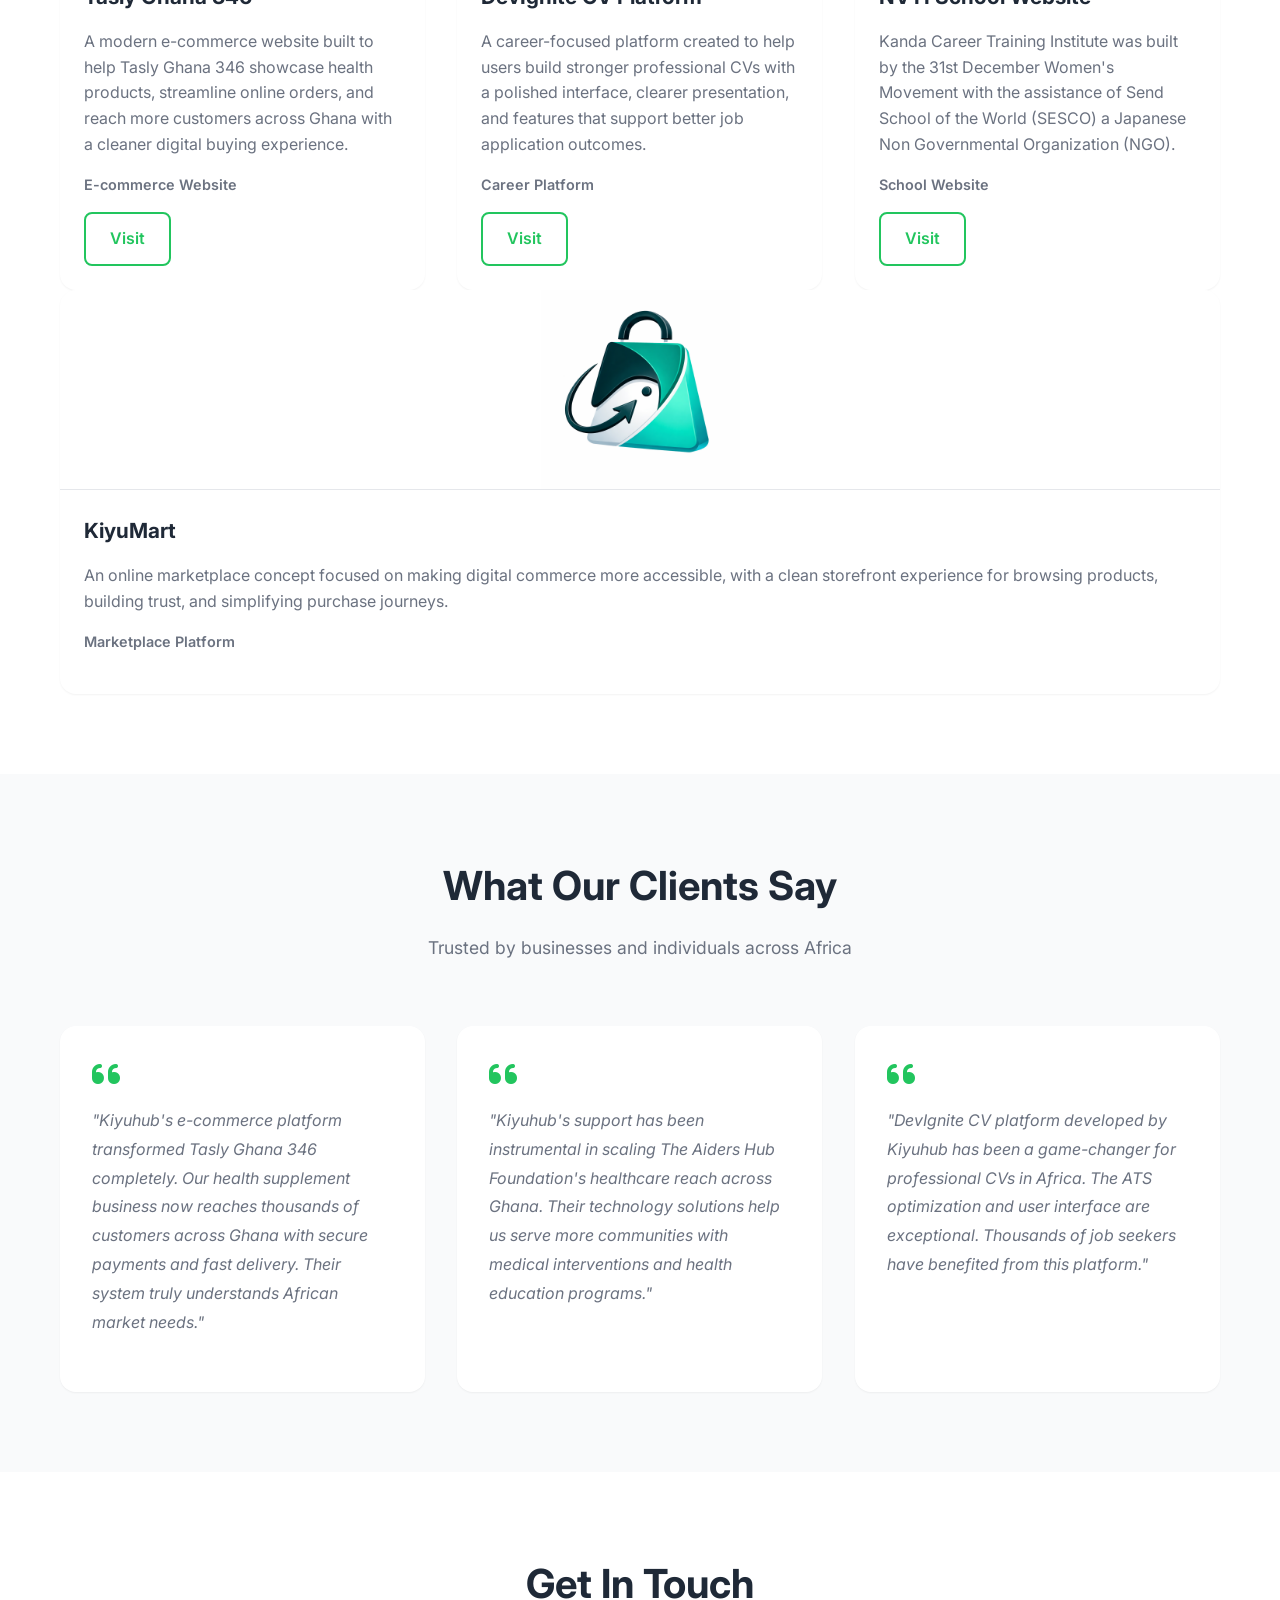
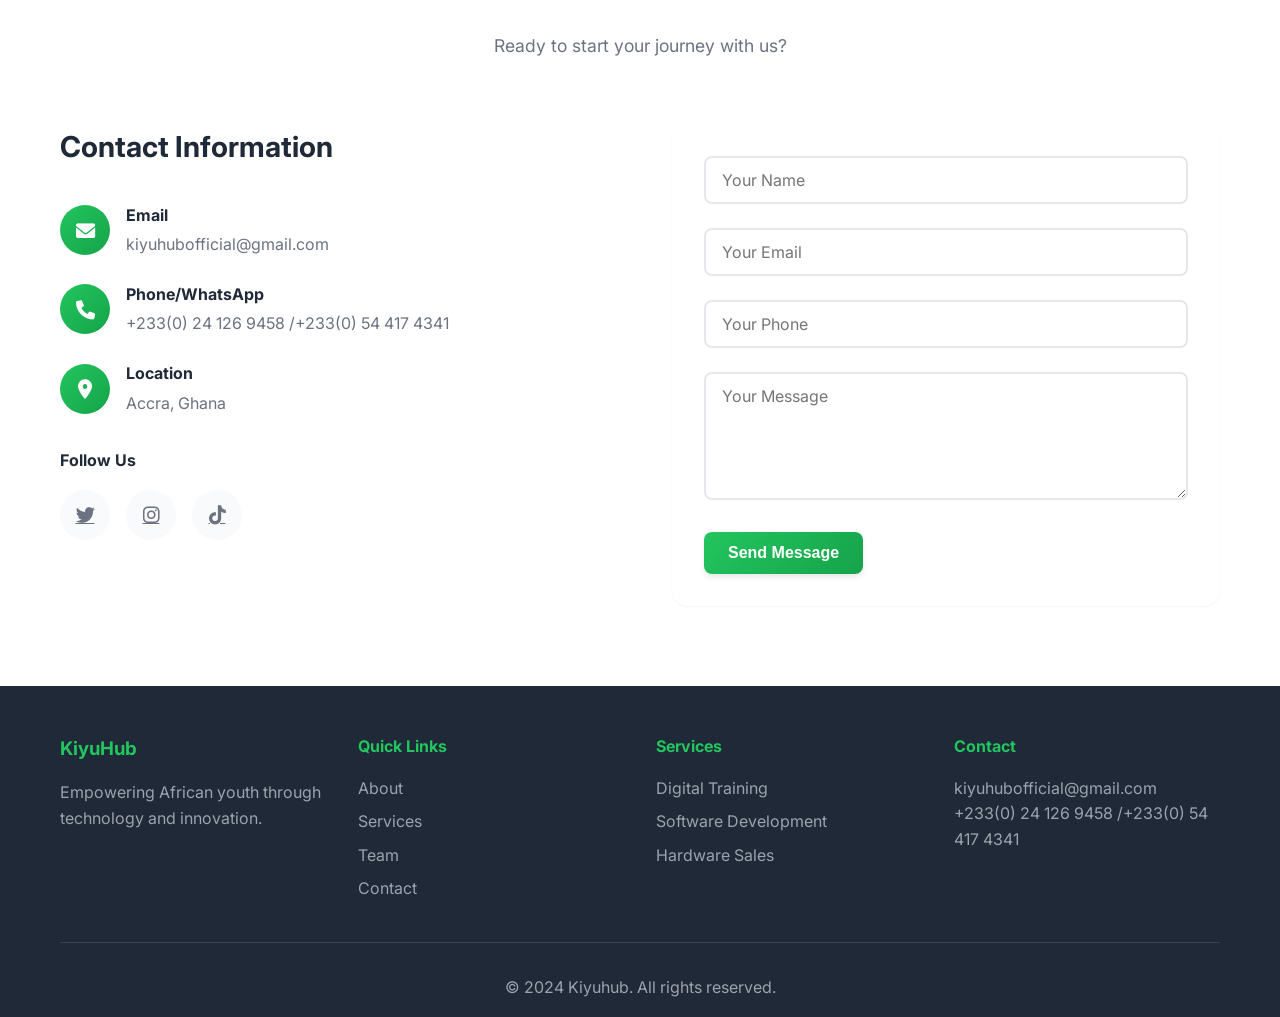
==== commit 4f3b66d3: "Update index.html" ====
--- a/index.html
+++ b/index.html
@@ -187,7 +187,7 @@
                         <li>Enterprise Software</li>
                         <li>Custom Solutions</li>
                     </ul>
-                    <a href="https://kiyuhubform.netlify.app/" target="_blank" rel="noopener noreferrer" class="btn btn-outline">Request</a>
+                    <a href="https://kiyuhubprojectform.netlify.app/" target="_blank" rel="noopener noreferrer" class="btn btn-outline">Request</a>
                 </div>
                 <div class="service-card">
                     <div class="service-icon">
